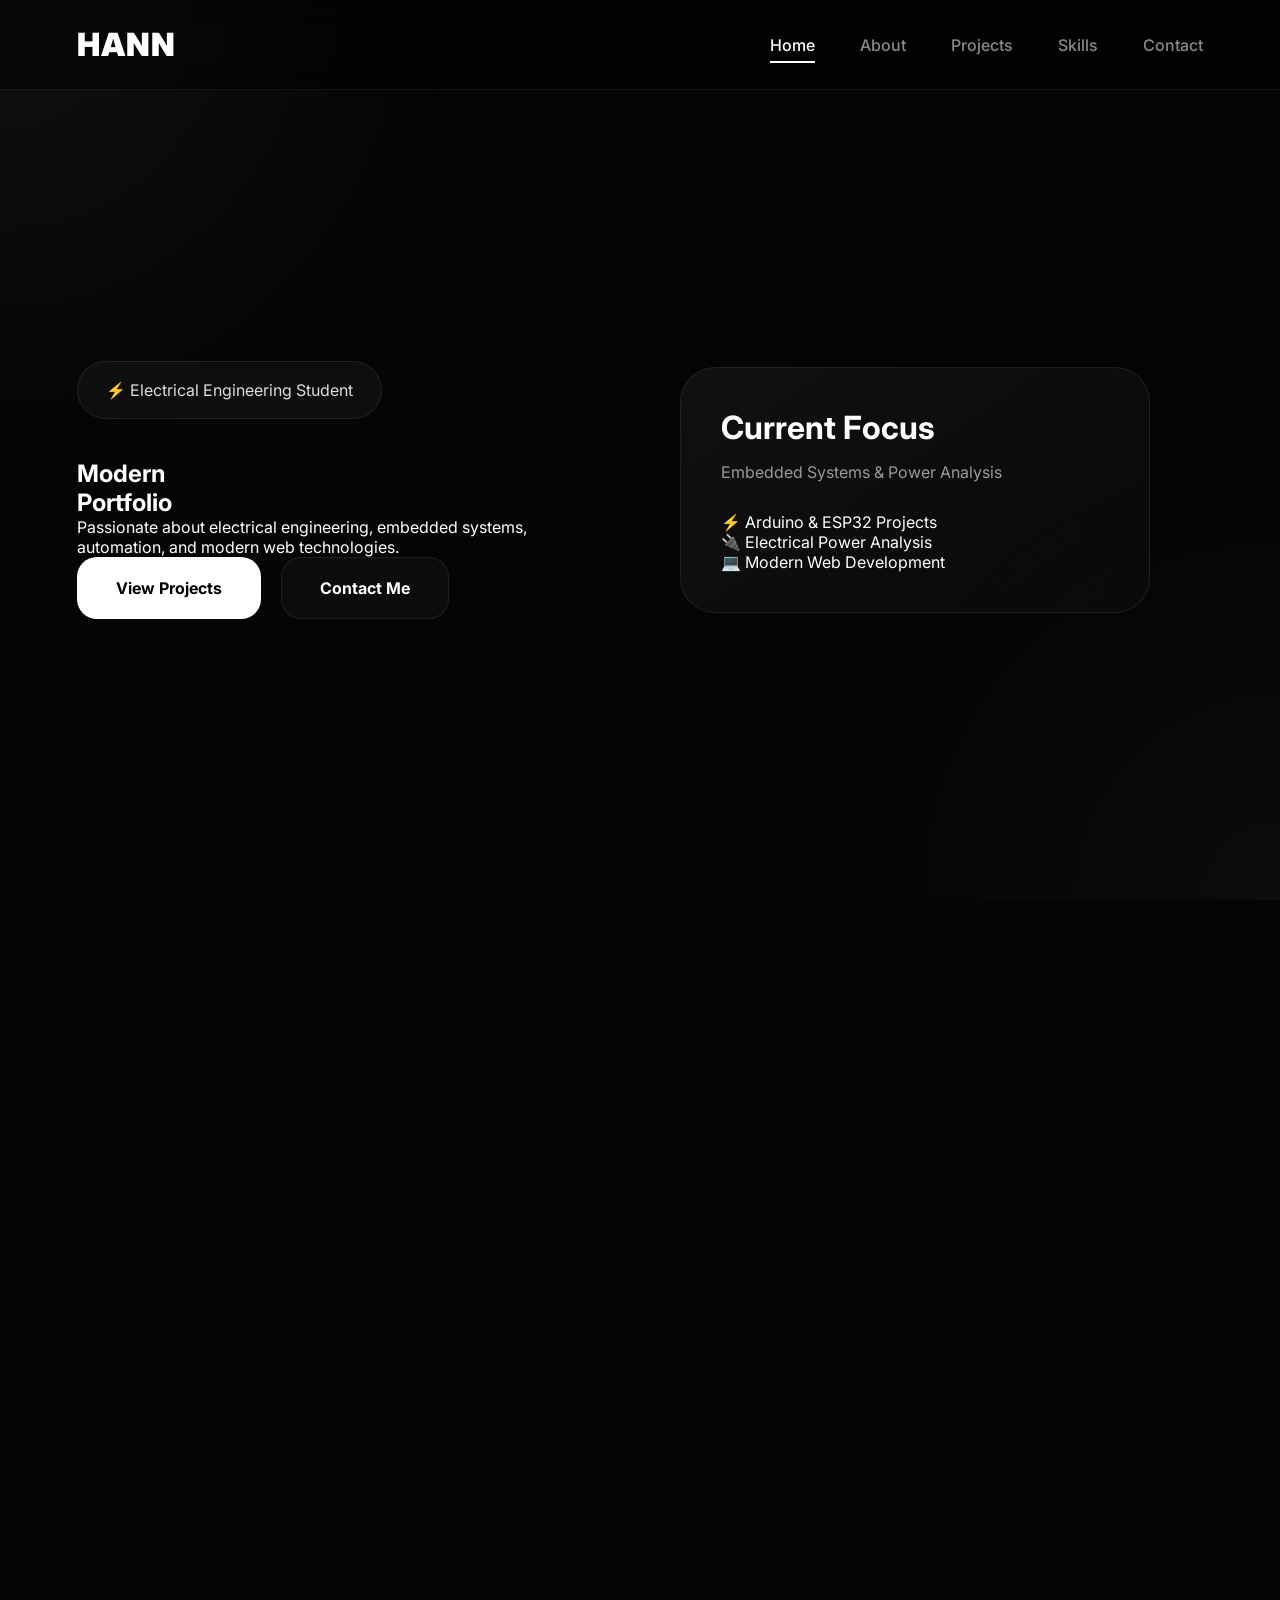
==== index.html @ d5fa6983 "Update index.html" ====
<!DOCTYPE html>
<html lang="en">

<head>
  <meta charset="UTF-8" />
  <meta name="viewport" content="width=device-width, initial-scale=1.0"/>

  <title>HANN Portfolio</title>

  <link rel="stylesheet" href="style.css"/>

  <link rel="preconnect" href="https://fonts.googleapis.com">
  <link rel="preconnect" href="https://fonts.gstatic.com" crossorigin>

  <link href="https://fonts.googleapis.com/css2?family=Inter:wght@300;400;500;600;700;800;900&display=swap" rel="stylesheet">
</head>

<body>

<nav class="navbar">

  <div class="logo">HANN</div>

  <ul class="nav-links">
    <li><a class="active" data-page="0">Home</a></li>
    <li><a data-page="1">About</a></li>
    <li><a data-page="2">Projects</a></li>
    <li><a data-page="3">Skills</a></li>
    <li><a data-page="4">Contact</a></li>
  </ul>

</nav>

<div class="container" id="container">

  <!-- HOME -->

  <section class="page">

    <div class="left">

      <div class="badge">
        ⚡ Electrical Engineering Student
      </div>

      <h1>
        Modern<br>
        <span>Portfolio</span>
      </h1>

      <p>
        Passionate about electrical engineering,
        embedded systems, automation,
        and modern web technologies.
      </p>

      <div class="buttons">

        <a class="btn primary">View Projects</a>

        <a class="btn secondary">Contact Me</a>

      </div>

    </div>

    <div class="card">

      <h2>Current Focus</h2>

      <p>
        Embedded Systems & Power Analysis
      </p>

      <div class="card-item">
        ⚡ Arduino & ESP32 Projects
      </div>

      <div class="card-item">
        🔌 Electrical Power Analysis
      </div>

      <div class="card-item">
        💻 Modern Web Development
      </div>

    </div>

  </section>

  <!-- ABOUT -->

  <section class="page">

    <div class="left">

      <h1>About Me</h1>

      <p>
        Engineering student with interests in automation,
        microcontrollers, and modern digital systems.
      </p>

    </div>

    <div class="about-grid">

      <div class="about-card">Control Systems</div>
      <div class="about-card">MATLAB</div>
      <div class="about-card">Arduino</div>
      <div class="about-card">ESP32</div>
      <div class="about-card">Power Systems</div>
      <div class="about-card">Web Design</div>

    </div>

  </section>

  <!-- PROJECT -->

  <section class="page">

    <div class="left">

      <h1>Projects</h1>

      <p>
        Some projects and experiments
        I’ve worked on.
      </p>

    </div>

    <div class="project-grid">

      <div class="project-card">

        <h3>🚀 Smart Monitoring</h3>

        <p>
          IoT monitoring system using ESP32
          and sensors.
        </p>

        <a class="btn primary">Explore</a>

      </div>

      <div class="project-card">

        <h3>⚡ Power Analysis</h3>

        <p>
          Electrical system calculations
          and simulations.
        </p>

        <a class="btn primary">Explore</a>

      </div>

    </div>

  </section>

  <!-- SKILLS -->

  <section class="page">

    <div class="left">

      <h1>Skills</h1>

      <p>
        Technologies and tools I use.
      </p>

    </div>

    <div class="skills-box">

      <div class="skill">

        <div class="skill-top">
          <span>HTML & CSS</span>
          <span>90%</span>
        </div>

        <div class="bar">
          <div style="width:90%"></div>
        </div>

      </div>

      <div class="skill">

        <div class="skill-top">
          <span>Arduino & ESP32</span>
          <span>85%</span>
        </div>

        <div class="bar">
          <div style="width:85%"></div>
        </div>

      </div>

      <div class="skill">

        <div class="skill-top">
          <span>MATLAB</span>
          <span>75%</span>
        </div>

        <div class="bar">
          <div style="width:75%"></div>
        </div>

      </div>

    </div>

  </section>

  <!-- CONTACT -->

  <section class="page">

    <div></div>

    <div class="contact-card">

      <h2>
        Let’s Work Together
      </h2>

      <p>
        Open for collaboration,
        engineering projects,
        and creative ideas.
      </p>

      <div class="buttons">

        <a href="mailto:wahyupp168@hann.is-a.dev"
        class="btn primary">
          Email Me
        </a>

        <a href="https://github.com/r-hann"
        class="btn secondary">
          GitHub
        </a>

      </div>

    </div>

  </section>

</div>

<script>

const container =
document.getElementById("container");

const links =
document.querySelectorAll(".nav-links a");

links.forEach(link=>{

  link.addEventListener("click",()=>{

    const page = link.dataset.page;

    container.style.transform =
    `translateX(-${page * 100}vw)`;

    links.forEach(l=>
      l.classList.remove("active")
    );

    link.classList.add("active");

  });

});

</script>

</body>
</html>
---- style.css ----
*{
  margin:0;
  padding:0;
  box-sizing:border-box;
  font-family:'Inter',sans-serif;
}

html,
body{
  width:100%;
  height:100%;
  overflow:hidden;
  background:#050505;
  color:white;
}

body{
  position:relative;
}

body::before{
  content:"";
  position:fixed;
  inset:0;

  background:
  radial-gradient(
    circle at top left,
    rgba(255,255,255,.05),
    transparent 30%
  ),
  radial-gradient(
    circle at bottom right,
    rgba(255,255,255,.03),
    transparent 30%
  );

  pointer-events:none;
}

/* NAVBAR */

.navbar{
  position:fixed;
  top:0;
  left:0;

  width:100%;
  height:90px;

  padding:0 6%;

  display:flex;
  align-items:center;
  justify-content:space-between;

  background:rgba(0,0,0,.45);

  backdrop-filter:blur(14px);

  border-bottom:
  1px solid rgba(255,255,255,.06);

  z-index:999;
}

.logo{
  font-size:2rem;
  font-weight:900;
  letter-spacing:1px;
}

.nav-links{
  display:flex;
  gap:45px;
  list-style:none;
}

.nav-links a{
  position:relative;

  text-decoration:none;

  color:#8a8a8a;

  font-size:1rem;
  font-weight:500;

  transition:.3s;
}

.nav-links a:hover{
  color:white;
}

.nav-links a::after{
  content:"";

  position:absolute;
  left:0;
  bottom:-8px;

  width:0%;
  height:2px;

  background:white;

  transition:.35s;
}

.nav-links a.active{
  color:white;
}

.nav-links a.active::after{
  width:100%;
}

/* MAIN SLIDER */

main{
  width:500vw;
  height:100vh;

  display:flex;

  transition:
  transform .9s cubic-bezier(.77,0,.18,1);
}

/* PAGE */

.page{
  width:100vw;
  height:100vh;

  flex-shrink:0;

  padding:120px 6% 40px;

  display:grid;
  grid-template-columns:1fr 1fr;
  align-items:center;

  gap:80px;

  overflow:hidden;
}

/* TEXT */

.hero-text{
  max-width:650px;
}

.badge{
  display:inline-flex;
  align-items:center;

  padding:18px 28px;

  border-radius:999px;

  background:
  rgba(255,255,255,.04);

  border:
  1px solid rgba(255,255,255,.08);

  color:#ddd;

  margin-bottom:40px;

  font-size:1rem;
}

.hero-text h1{
  font-size:6rem;
  line-height:1;
  font-weight:900;

  margin-bottom:30px;
}

.hero-text h1 span{
  color:#666;
}

.hero-text p{
  color:#9a9a9a;

  font-size:1.3rem;
  line-height:1.8;

  margin-bottom:45px;
}

/* BUTTON */

.buttons{
  display:flex;
  gap:20px;
}

.btn{
  display:inline-flex;
  align-items:center;
  justify-content:center;

  padding:20px 38px;

  border-radius:20px;

  text-decoration:none;

  font-weight:700;

  transition:.3s;

  border:
  1px solid rgba(255,255,255,.08);
}

.primary{
  background:white;
  color:black;
}

.primary:hover{
  transform:translateY(-5px);
}

.secondary{
  background:
  rgba(255,255,255,.03);

  color:white;
}

.secondary:hover{
  background:
  rgba(255,255,255,.08);
}

/* HOME CARD */

.card{
  width:470px;

  padding:40px;

  border-radius:35px;

  background:
  linear-gradient(
    145deg,
    rgba(255,255,255,.05),
    rgba(255,255,255,.02)
  );

  border:
  1px solid rgba(255,255,255,.08);
}

.card h2{
  font-size:2rem;
  margin-bottom:15px;
}

.card p{
  color:#9a9a9a;
  margin-bottom:30px;
}

.item{
  padding:24px;

  border-radius:22px;

  background:
  rgba(255,255,255,.03);

  margin-bottom:18px;

  color:#eee;
}

/* SECTION TITLE */

.section-title{
  max-width:550px;
}

.section-title h2{
  font-size:5rem;
  font-weight:900;

  margin-bottom:20px;
}

.section-title p{
  color:#9a9a9a;

  font-size:1.2rem;
  line-height:1.8;
}

/* ABOUT */

.about-grid{
  display:grid;

  grid-template-columns:
  repeat(2,minmax(180px,1fr));

  gap:20px;

  width:100%;
  max-width:500px;
}

.about-card{
  height:110px;

  display:flex;
  align-items:center;
  justify-content:center;

  border-radius:24px;

  background:rgba(255,255,255,.03);

  border:1px solid rgba(255,255,255,.05);

  font-size:1rem;
  font-weight:600;

  transition:.3s;
}


.about-card:hover{
  transform:translateY(-5px);

  background:
  rgba(255,255,255,.05);
}

/* PROJECTS */

.project-grid{
  width:100%;
  max-width:520px;

  display:flex;
  flex-direction:column;

  gap:22px;
}

.project-card{
  padding:28px;

  border-radius:28px;

  background:rgba(255,255,255,.03);

  border:1px solid rgba(255,255,255,.05);
}

.project-card h3{
  font-size:2rem;
  margin:14px 0 12px;
}

.project-card p{
  color:#999;
  line-height:1.7;

  margin-bottom:24px;
}

.icon{
  font-size:2rem;
}

/* SKILLS */

.skills-box{
  width:100%;
  max-width:500px;
}

.skill{
  margin-bottom:28px;
}

.skill-top{
  display:flex;
  justify-content:space-between;

  margin-bottom:10px;

  font-size:1rem;
}

.bar{
  height:14px;

  border-radius:999px;

  background:rgba(255,255,255,.08);

  overflow:hidden;
}

.bar div{
  height:100%;
  background:white;

  border-radius:999px;
}

/* CONTACT */

.contact-card{
  width:100%;
  max-width:650px;

  padding:60px;

  border-radius:40px;

  background:
  linear-gradient(
    145deg,
    rgba(255,255,255,.04),
    rgba(255,255,255,.02)
  );

  border:1px solid rgba(255,255,255,.06);
}

.contact-card h2{
  font-size:5rem;
  line-height:1.1;

  margin-bottom:24px;
}

.contact-card p{
  color:#999;

  font-size:1.15rem;

  line-height:1.7;

  margin-bottom:35px;
}

/* RESPONSIVE */

/* FIX OVERFLOW */

.project-card,
.about-card,
.contact-card,
.card{
  overflow:hidden;
}

img{
  max-width:100%;
}

/* RESPONSIVE */

@media(max-width:1100px){

  .page{
    grid-template-columns:1fr;
    gap:40px;

    overflow-y:auto;
  }

  .hero-text,
  .card,
  .project-grid,
  .skills-box,
  .about-grid,
  .contact-card{
    width:100%;
    max-width:100%;
  }

  .hero-text h1{
    font-size:4rem;
  }

  .section-title h2,
  .contact-card h2{
    font-size:4rem;
  }

}

@media(max-width:768px){

  .navbar{
    padding:0 20px;
  }

  .nav-links{
    gap:18px;
  }

  .nav-links a{
    font-size:.9rem;
  }

  .page{
    padding:120px 20px 40px;
  }

  .hero-text h1{
    font-size:3rem;
  }

  .section-title h2,
  .contact-card h2{
    font-size:3rem;
  }

  .about-grid{
    grid-template-columns:1fr;
  }

  .buttons{
    flex-direction:column;
  }

  .btn{
    width:100%;
  }

}
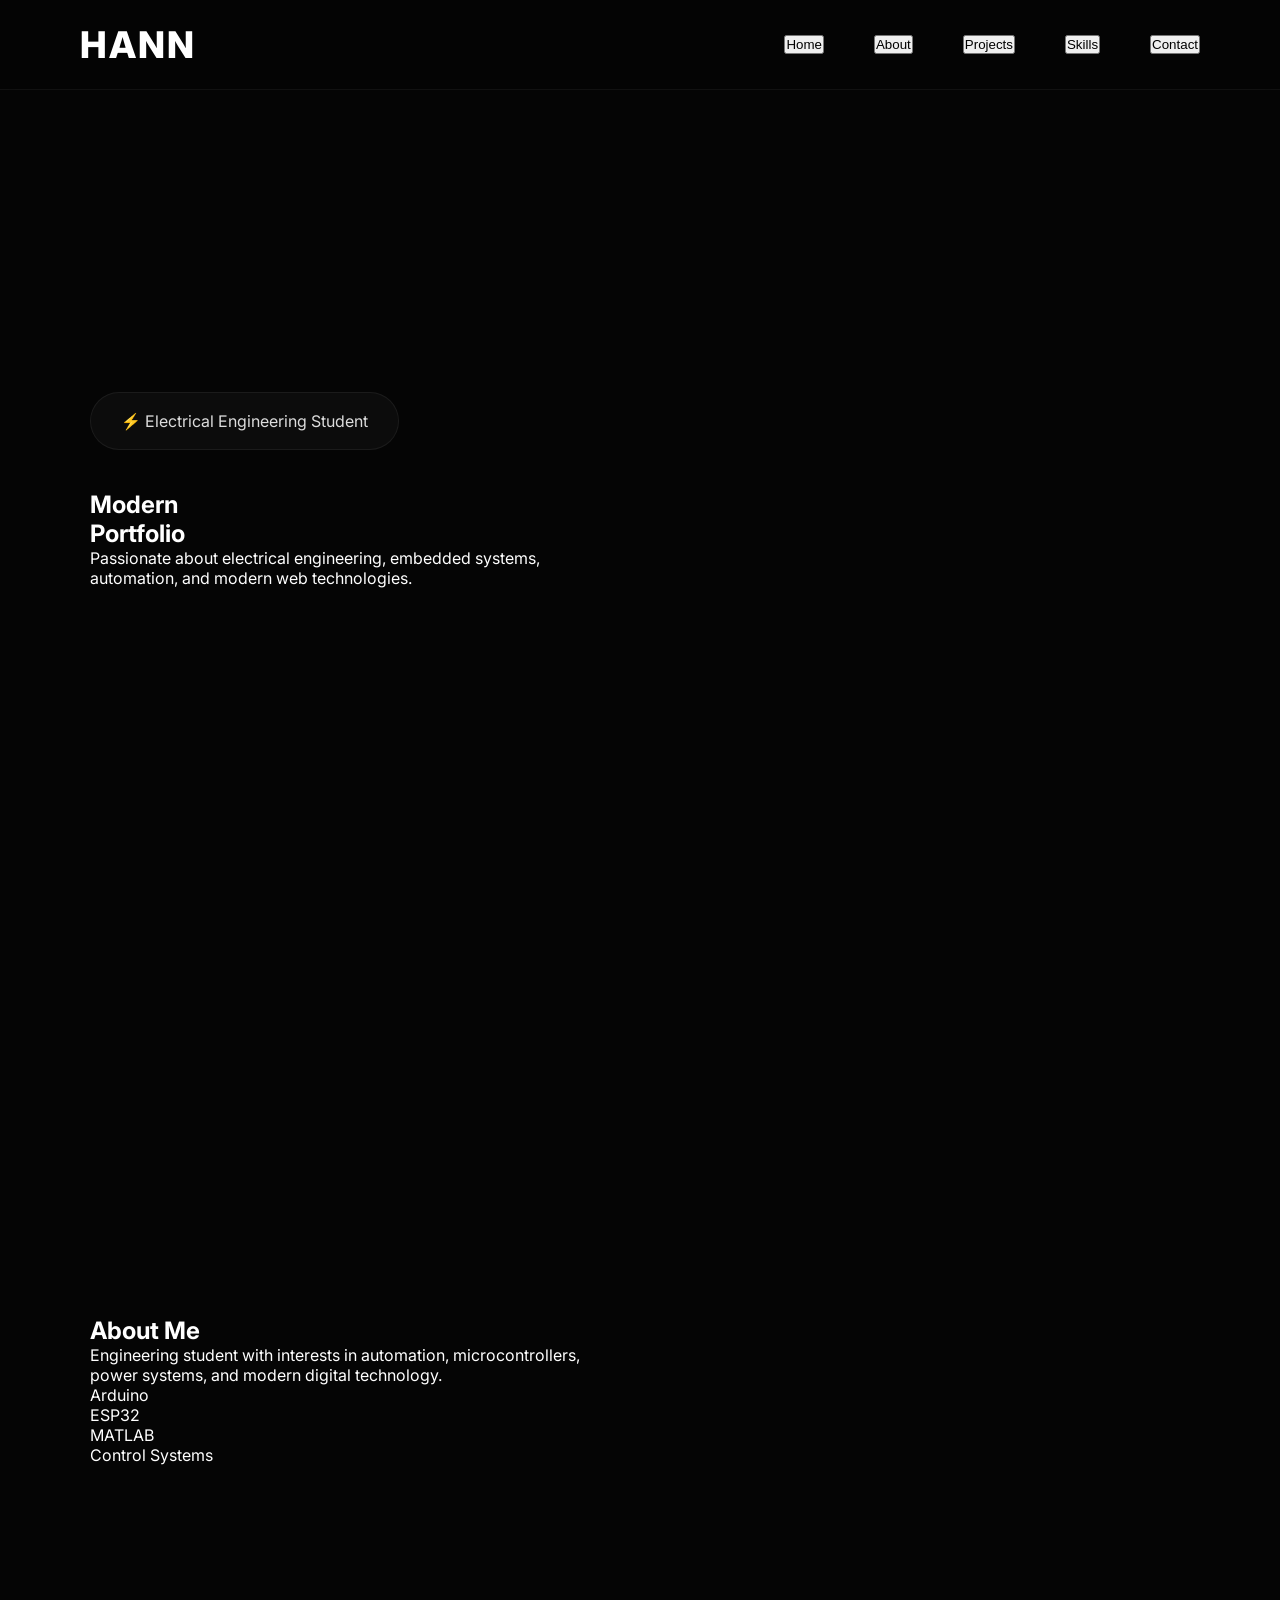
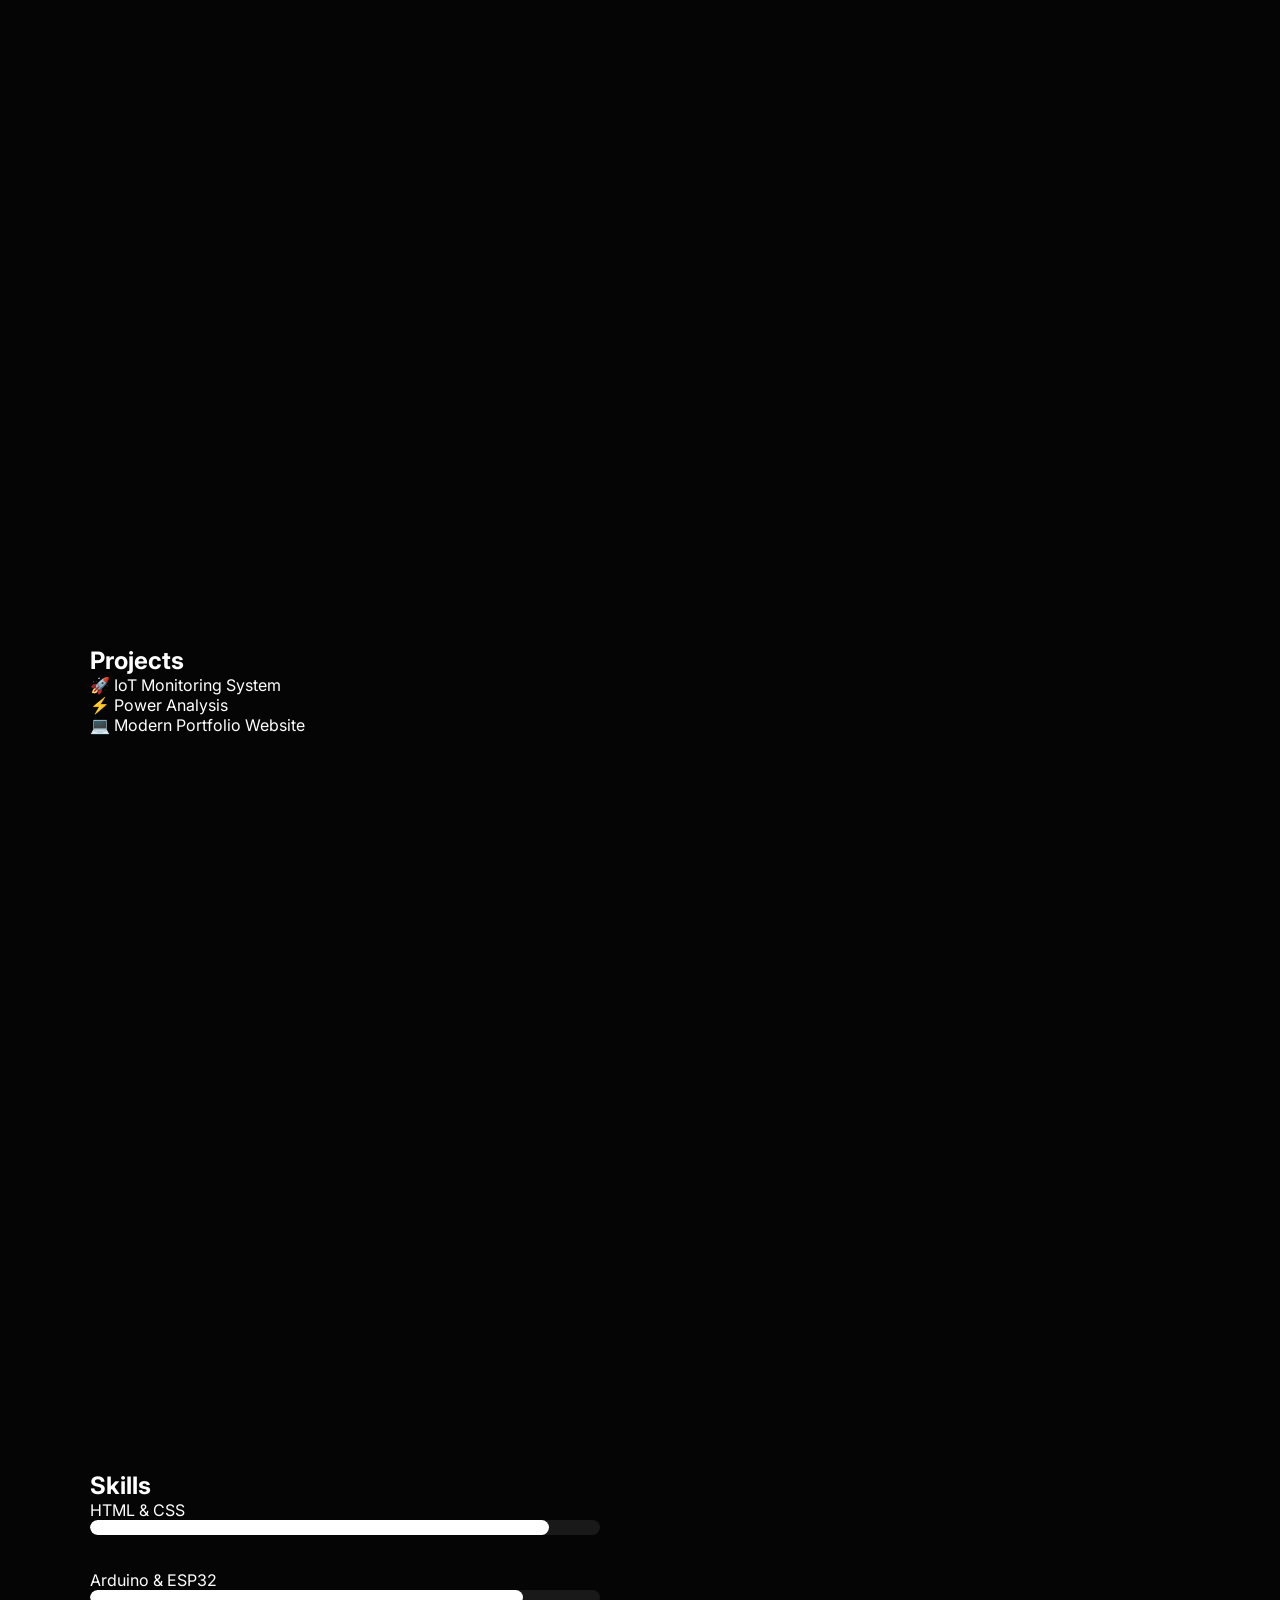
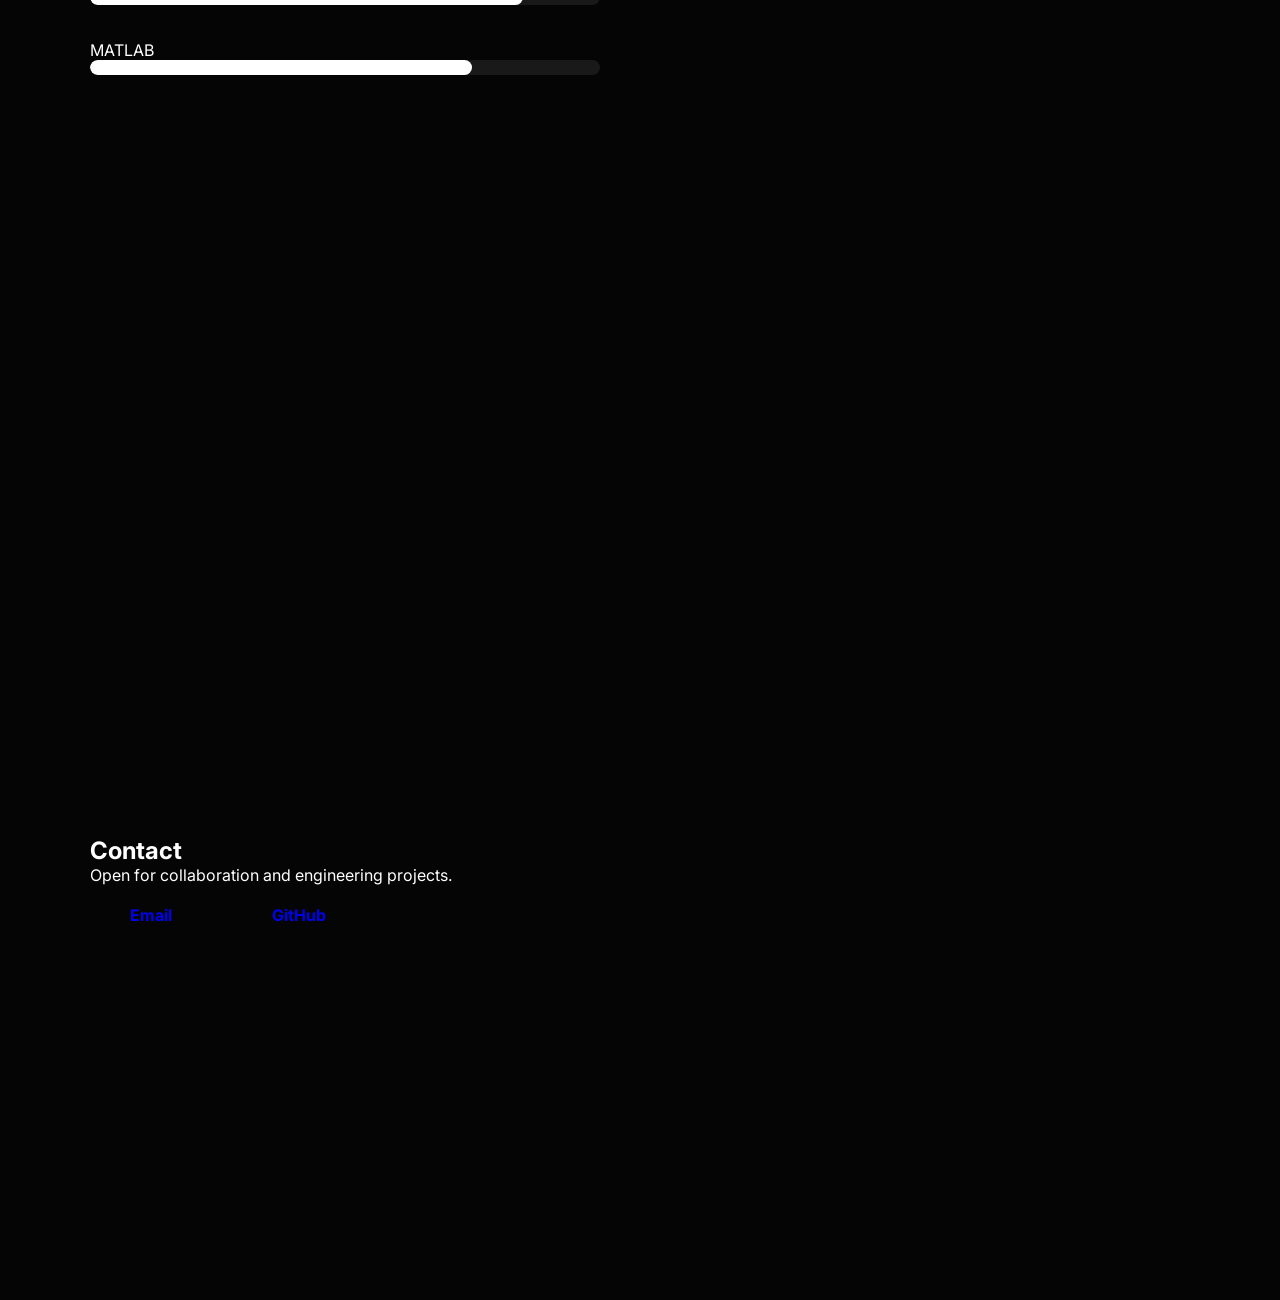
==== commit 3f2538c8: "Update index.html" ====
--- a/index.html
+++ b/index.html
@@ -2,12 +2,12 @@
 <html lang="en">
 
 <head>
-  <meta charset="UTF-8" />
-  <meta name="viewport" content="width=device-width, initial-scale=1.0"/>
+  <meta charset="UTF-8">
+  <meta name="viewport" content="width=device-width, initial-scale=1.0">
 
   <title>HANN Portfolio</title>
 
-  <link rel="stylesheet" href="style.css"/>
+  <link rel="stylesheet" href="style.css">
 
   <link rel="preconnect" href="https://fonts.googleapis.com">
   <link rel="preconnect" href="https://fonts.gstatic.com" crossorigin>
@@ -17,277 +17,228 @@
 
 <body>
 
-<nav class="navbar">
-
-  <div class="logo">HANN</div>
-
-  <ul class="nav-links">
-    <li><a class="active" data-page="0">Home</a></li>
-    <li><a data-page="1">About</a></li>
-    <li><a data-page="2">Projects</a></li>
-    <li><a data-page="3">Skills</a></li>
-    <li><a data-page="4">Contact</a></li>
-  </ul>
-
-</nav>
-
-<div class="container" id="container">
-
-  <!-- HOME -->
-
-  <section class="page">
-
-    <div class="left">
-
-      <div class="badge">
-        ⚡ Electrical Engineering Student
-      </div>
-
-      <h1>
-        Modern<br>
-        <span>Portfolio</span>
-      </h1>
-
-      <p>
-        Passionate about electrical engineering,
-        embedded systems, automation,
-        and modern web technologies.
-      </p>
-
-      <div class="buttons">
-
-        <a class="btn primary">View Projects</a>
-
-        <a class="btn secondary">Contact Me</a>
-
-      </div>
+  <!-- NAVBAR -->
+
+  <nav class="navbar">
+
+    <div class="logo">HANN</div>
+
+    <div class="nav-links">
+
+      <button class="nav-btn active" data-page="0">
+        Home
+      </button>
+
+      <button class="nav-btn" data-page="1">
+        About
+      </button>
+
+      <button class="nav-btn" data-page="2">
+        Projects
+      </button>
+
+      <button class="nav-btn" data-page="3">
+        Skills
+      </button>
+
+      <button class="nav-btn" data-page="4">
+        Contact
+      </button>
 
     </div>
 
-    <div class="card">
-
-      <h2>Current Focus</h2>
-
-      <p>
-        Embedded Systems & Power Analysis
-      </p>
-
-      <div class="card-item">
-        ⚡ Arduino & ESP32 Projects
-      </div>
-
-      <div class="card-item">
-        🔌 Electrical Power Analysis
-      </div>
-
-      <div class="card-item">
-        💻 Modern Web Development
-      </div>
-
-    </div>
-
-  </section>
-
-  <!-- ABOUT -->
-
-  <section class="page">
-
-    <div class="left">
-
-      <h1>About Me</h1>
-
-      <p>
-        Engineering student with interests in automation,
-        microcontrollers, and modern digital systems.
-      </p>
-
-    </div>
-
-    <div class="about-grid">
-
-      <div class="about-card">Control Systems</div>
-      <div class="about-card">MATLAB</div>
-      <div class="about-card">Arduino</div>
-      <div class="about-card">ESP32</div>
-      <div class="about-card">Power Systems</div>
-      <div class="about-card">Web Design</div>
-
-    </div>
-
-  </section>
-
-  <!-- PROJECT -->
-
-  <section class="page">
-
-    <div class="left">
-
-      <h1>Projects</h1>
-
-      <p>
-        Some projects and experiments
-        I’ve worked on.
-      </p>
-
-    </div>
-
-    <div class="project-grid">
-
-      <div class="project-card">
-
-        <h3>🚀 Smart Monitoring</h3>
+  </nav>
+
+  <!-- SLIDER -->
+
+  <main class="slider" id="slider">
+
+    <!-- HOME -->
+
+    <section class="page home">
+
+      <div class="content">
+
+        <div class="badge">
+          ⚡ Electrical Engineering Student
+        </div>
+
+        <h1>
+          Modern <br>
+          <span>Portfolio</span>
+        </h1>
 
         <p>
-          IoT monitoring system using ESP32
-          and sensors.
+          Passionate about electrical engineering,
+          embedded systems, automation,
+          and modern web technologies.
         </p>
 
-        <a class="btn primary">Explore</a>
-
-      </div>
-
-      <div class="project-card">
-
-        <h3>⚡ Power Analysis</h3>
+      </div>
+
+    </section>
+
+    <!-- ABOUT -->
+
+    <section class="page about">
+
+      <div class="content">
+
+        <h1>About Me</h1>
 
         <p>
-          Electrical system calculations
-          and simulations.
+          Engineering student with interests in automation,
+          microcontrollers, power systems,
+          and modern digital technology.
         </p>
 
-        <a class="btn primary">Explore</a>
-
-      </div>
-
-    </div>
-
-  </section>
-
-  <!-- SKILLS -->
-
-  <section class="page">
-
-    <div class="left">
-
-      <h1>Skills</h1>
-
-      <p>
-        Technologies and tools I use.
-      </p>
-
-    </div>
-
-    <div class="skills-box">
-
-      <div class="skill">
-
-        <div class="skill-top">
+        <div class="grid">
+
+          <div class="box">Arduino</div>
+          <div class="box">ESP32</div>
+          <div class="box">MATLAB</div>
+          <div class="box">Control Systems</div>
+
+        </div>
+
+      </div>
+
+    </section>
+
+    <!-- PROJECTS -->
+
+    <section class="page projects">
+
+      <div class="content">
+
+        <h1>Projects</h1>
+
+        <div class="project-list">
+
+          <div class="project">
+            🚀 IoT Monitoring System
+          </div>
+
+          <div class="project">
+            ⚡ Power Analysis
+          </div>
+
+          <div class="project">
+            💻 Modern Portfolio Website
+          </div>
+
+        </div>
+
+      </div>
+
+    </section>
+
+    <!-- SKILLS -->
+
+    <section class="page skills">
+
+      <div class="content">
+
+        <h1>Skills</h1>
+
+        <div class="skill">
           <span>HTML & CSS</span>
-          <span>90%</span>
-        </div>
-
-        <div class="bar">
-          <div style="width:90%"></div>
-        </div>
-
-      </div>
-
-      <div class="skill">
-
-        <div class="skill-top">
+          <div class="bar">
+            <div style="width:90%"></div>
+          </div>
+        </div>
+
+        <div class="skill">
           <span>Arduino & ESP32</span>
-          <span>85%</span>
-        </div>
-
-        <div class="bar">
-          <div style="width:85%"></div>
-        </div>
-
-      </div>
-
-      <div class="skill">
-
-        <div class="skill-top">
+          <div class="bar">
+            <div style="width:85%"></div>
+          </div>
+        </div>
+
+        <div class="skill">
           <span>MATLAB</span>
-          <span>75%</span>
-        </div>
-
-        <div class="bar">
-          <div style="width:75%"></div>
-        </div>
-
-      </div>
-
-    </div>
-
-  </section>
-
-  <!-- CONTACT -->
-
-  <section class="page">
-
-    <div></div>
-
-    <div class="contact-card">
-
-      <h2>
-        Let’s Work Together
-      </h2>
-
-      <p>
-        Open for collaboration,
-        engineering projects,
-        and creative ideas.
-      </p>
-
-      <div class="buttons">
-
-        <a href="mailto:wahyupp168@hann.is-a.dev"
-        class="btn primary">
-          Email Me
-        </a>
-
-        <a href="https://github.com/r-hann"
-        class="btn secondary">
-          GitHub
-        </a>
-
-      </div>
-
-    </div>
-
-  </section>
-
-</div>
-
-<script>
-
-const container =
-document.getElementById("container");
-
-const links =
-document.querySelectorAll(".nav-links a");
-
-links.forEach(link=>{
-
-  link.addEventListener("click",()=>{
-
-    const page = link.dataset.page;
-
-    container.style.transform =
-    `translateX(-${page * 100}vw)`;
-
-    links.forEach(l=>
-      l.classList.remove("active")
+          <div class="bar">
+            <div style="width:75%"></div>
+          </div>
+        </div>
+
+      </div>
+
+    </section>
+
+    <!-- CONTACT -->
+
+    <section class="page contact">
+
+      <div class="content">
+
+        <h1>Contact</h1>
+
+        <p>
+          Open for collaboration and engineering projects.
+        </p>
+
+        <div class="buttons">
+
+          <a href="mailto:contact@hann.is-a.dev" class="btn white">
+            Email
+          </a>
+
+          <a href="https://github.com/r-hann" class="btn dark">
+            GitHub
+          </a>
+
+        </div>
+
+      </div>
+
+    </section>
+
+  </main>
+
+  <script>
+
+    const slider =
+      document.getElementById("slider");
+
+    const buttons =
+      document.querySelectorAll(".nav-btn");
+
+    buttons.forEach(btn => {
+
+      btn.addEventListener("click", () => {
+
+        const page = btn.dataset.page;
+
+        slider.style.transform =
+          `translateX(-${page * 100}vw)`;
+
+        buttons.forEach(b =>
+          b.classList.remove("active")
+        );
+
+        btn.classList.add("active");
+
+      });
+
+    });
+
+    // MATIKAN SCROLL
+
+    window.addEventListener(
+      "wheel",
+      e => e.preventDefault(),
+      { passive:false }
     );
 
-    link.classList.add("active");
-
-  });
-
-});
-
-</script>
+    window.addEventListener(
+      "touchmove",
+      e => e.preventDefault(),
+      { passive:false }
+    );
+
+  </script>
 
 </body>
+
 </html>
--- a/style.css
+++ b/style.css
@@ -1,547 +1,418 @@
 *{
-  margin:0;
-  padding:0;
-  box-sizing:border-box;
-  font-family:'Inter',sans-serif;
-}
-
-html,
+    margin:0;
+    padding:0;
+    box-sizing:border-box;
+}
+
 body{
-  width:100%;
-  height:100%;
-  overflow:hidden;
-  background:#050505;
-  color:white;
-}
-
-body{
-  position:relative;
-}
-
-body::before{
-  content:"";
-  position:fixed;
-  inset:0;
-
-  background:
-  radial-gradient(
-    circle at top left,
-    rgba(255,255,255,.05),
-    transparent 30%
-  ),
-  radial-gradient(
-    circle at bottom right,
-    rgba(255,255,255,.03),
-    transparent 30%
-  );
-
-  pointer-events:none;
+    font-family:'Inter',sans-serif;
+    background:#050505;
+    color:white;
+    overflow:hidden;
 }
 
 /* NAVBAR */
 
 .navbar{
-  position:fixed;
-  top:0;
-  left:0;
-
-  width:100%;
-  height:90px;
-
-  padding:0 6%;
-
-  display:flex;
-  align-items:center;
-  justify-content:space-between;
-
-  background:rgba(0,0,0,.45);
-
-  backdrop-filter:blur(14px);
-
-  border-bottom:
-  1px solid rgba(255,255,255,.06);
-
-  z-index:999;
+    position:fixed;
+    top:0;
+    left:0;
+
+    width:100%;
+    height:90px;
+
+    padding:0 80px;
+
+    display:flex;
+    justify-content:space-between;
+    align-items:center;
+
+    background:rgba(5,5,5,.75);
+
+    backdrop-filter:blur(12px);
+
+    border-bottom:1px solid rgba(255,255,255,.05);
+
+    z-index:1000;
 }
 
 .logo{
-  font-size:2rem;
-  font-weight:900;
-  letter-spacing:1px;
+    font-size:2.3rem;
+    font-weight:800;
+    letter-spacing:2px;
 }
 
 .nav-links{
-  display:flex;
-  gap:45px;
-  list-style:none;
+    display:flex;
+    gap:50px;
+
+    list-style:none;
 }
 
 .nav-links a{
-  position:relative;
-
-  text-decoration:none;
-
-  color:#8a8a8a;
-
-  font-size:1rem;
-  font-weight:500;
-
-  transition:.3s;
-}
-
-.nav-links a:hover{
-  color:white;
-}
-
-.nav-links a::after{
-  content:"";
-
-  position:absolute;
-  left:0;
-  bottom:-8px;
-
-  width:0%;
-  height:2px;
-
-  background:white;
-
-  transition:.35s;
+    text-decoration:none;
+    color:#888;
+
+    font-size:1rem;
+    font-weight:500;
+
+    transition:.3s;
+
+    position:relative;
+    cursor:pointer;
 }
 
 .nav-links a.active{
-  color:white;
+    color:white;
 }
 
 .nav-links a.active::after{
-  width:100%;
-}
-
-/* MAIN SLIDER */
-
-main{
-  width:500vw;
-  height:100vh;
-
-  display:flex;
-
-  transition:
-  transform .9s cubic-bezier(.77,0,.18,1);
+    content:'';
+
+    position:absolute;
+
+    left:0;
+    bottom:-10px;
+
+    width:100%;
+    height:3px;
+
+    border-radius:10px;
+
+    background:white;
+}
+
+/* CONTAINER */
+
+.container{
+    width:500vw;
+    height:100vh;
+
+    display:flex;
+
+    transition:1s cubic-bezier(.77,0,.175,1);
 }
 
 /* PAGE */
 
 .page{
-  width:100vw;
-  height:100vh;
-
-  flex-shrink:0;
-
-  padding:120px 6% 40px;
-
-  display:grid;
-  grid-template-columns:1fr 1fr;
-  align-items:center;
-
-  gap:80px;
-
-  overflow:hidden;
-}
-
-/* TEXT */
-
-.hero-text{
-  max-width:650px;
+    width:100vw;
+    height:100vh;
+
+    padding:120px 7% 40px;
+
+    flex-shrink:0;
+
+    display:grid;
+    grid-template-columns:1fr 1fr;
+
+    align-items:center;
+
+    gap:80px;
+}
+
+/* LEFT */
+
+.left h1{
+    font-size:7rem;
+    line-height:.95;
+
+    font-weight:800;
+
+    margin-bottom:30px;
+}
+
+.left h1 span{
+    color:#666;
+}
+
+.left p{
+    color:#888;
+
+    font-size:1.3rem;
+    line-height:1.9;
+
+    max-width:600px;
+
+    margin-bottom:40px;
 }
 
 .badge{
-  display:inline-flex;
-  align-items:center;
-
-  padding:18px 28px;
-
-  border-radius:999px;
-
-  background:
-  rgba(255,255,255,.04);
-
-  border:
-  1px solid rgba(255,255,255,.08);
-
-  color:#ddd;
-
-  margin-bottom:40px;
-
-  font-size:1rem;
-}
-
-.hero-text h1{
-  font-size:6rem;
-  line-height:1;
-  font-weight:900;
-
-  margin-bottom:30px;
-}
-
-.hero-text h1 span{
-  color:#666;
-}
-
-.hero-text p{
-  color:#9a9a9a;
-
-  font-size:1.3rem;
-  line-height:1.8;
-
-  margin-bottom:45px;
+    display:inline-flex;
+    align-items:center;
+    gap:10px;
+
+    padding:18px 30px;
+
+    border-radius:999px;
+
+    background:rgba(255,255,255,.03);
+
+    border:1px solid rgba(255,255,255,.06);
+
+    margin-bottom:40px;
+
+    color:#ddd;
 }
 
 /* BUTTON */
 
 .buttons{
-  display:flex;
-  gap:20px;
+    display:flex;
+    gap:20px;
 }
 
 .btn{
-  display:inline-flex;
-  align-items:center;
-  justify-content:center;
-
-  padding:20px 38px;
-
-  border-radius:20px;
-
-  text-decoration:none;
-
-  font-weight:700;
-
-  transition:.3s;
-
-  border:
-  1px solid rgba(255,255,255,.08);
+    padding:20px 40px;
+
+    border-radius:20px;
+
+    text-decoration:none;
+
+    font-weight:700;
+
+    transition:.3s;
+
+    display:inline-block;
 }
 
 .primary{
-  background:white;
-  color:black;
-}
-
-.primary:hover{
-  transform:translateY(-5px);
+    background:white;
+    color:black;
 }
 
 .secondary{
-  background:
-  rgba(255,255,255,.03);
-
-  color:white;
-}
-
-.secondary:hover{
-  background:
-  rgba(255,255,255,.08);
-}
-
-/* HOME CARD */
+    border:1px solid rgba(255,255,255,.08);
+    color:white;
+}
+
+.btn:hover{
+    transform:translateY(-5px);
+}
+
+/* CARD */
 
 .card{
-  width:470px;
-
-  padding:40px;
-
-  border-radius:35px;
-
-  background:
-  linear-gradient(
-    145deg,
-    rgba(255,255,255,.05),
-    rgba(255,255,255,.02)
-  );
-
-  border:
-  1px solid rgba(255,255,255,.08);
+    width:100%;
+
+    background:
+    linear-gradient(
+        145deg,
+        rgba(255,255,255,.04),
+        rgba(255,255,255,.02)
+    );
+
+    border:1px solid rgba(255,255,255,.05);
+
+    border-radius:40px;
+
+    padding:50px;
 }
 
 .card h2{
-  font-size:2rem;
-  margin-bottom:15px;
+    font-size:4rem;
+    line-height:1;
+
+    margin-bottom:20px;
 }
 
 .card p{
-  color:#9a9a9a;
-  margin-bottom:30px;
-}
-
-.item{
-  padding:24px;
-
-  border-radius:22px;
-
-  background:
-  rgba(255,255,255,.03);
-
-  margin-bottom:18px;
-
-  color:#eee;
-}
-
-/* SECTION TITLE */
-
-.section-title{
-  max-width:550px;
-}
-
-.section-title h2{
-  font-size:5rem;
-  font-weight:900;
-
-  margin-bottom:20px;
-}
-
-.section-title p{
-  color:#9a9a9a;
-
-  font-size:1.2rem;
-  line-height:1.8;
+    color:#888;
+    line-height:1.8;
+
+    margin-bottom:25px;
+}
+
+.card-item{
+    padding:25px;
+
+    border-radius:24px;
+
+    background:rgba(255,255,255,.03);
+
+    margin-top:18px;
+
+    color:#ddd;
 }
 
 /* ABOUT */
 
 .about-grid{
-  display:grid;
-
-  grid-template-columns:
-  repeat(2,minmax(180px,1fr));
-
-  gap:20px;
-
-  width:100%;
-  max-width:500px;
+    display:grid;
+
+    grid-template-columns:repeat(2,1fr);
+
+    gap:20px;
 }
 
 .about-card{
-  height:110px;
-
-  display:flex;
-  align-items:center;
-  justify-content:center;
-
-  border-radius:24px;
-
-  background:rgba(255,255,255,.03);
-
-  border:1px solid rgba(255,255,255,.05);
-
-  font-size:1rem;
-  font-weight:600;
-
-  transition:.3s;
-}
-
-
-.about-card:hover{
-  transform:translateY(-5px);
-
-  background:
-  rgba(255,255,255,.05);
-}
-
-/* PROJECTS */
+    height:120px;
+
+    display:flex;
+    justify-content:center;
+    align-items:center;
+
+    border-radius:24px;
+
+    background:rgba(255,255,255,.03);
+
+    border:1px solid rgba(255,255,255,.05);
+
+    font-weight:600;
+}
+
+/* PROJECT */
 
 .project-grid{
-  width:100%;
-  max-width:520px;
-
-  display:flex;
-  flex-direction:column;
-
-  gap:22px;
+    display:flex;
+    flex-direction:column;
+
+    gap:25px;
 }
 
 .project-card{
-  padding:28px;
-
-  border-radius:28px;
-
-  background:rgba(255,255,255,.03);
-
-  border:1px solid rgba(255,255,255,.05);
+    padding:35px;
+
+    border-radius:30px;
+
+    background:rgba(255,255,255,.03);
+
+    border:1px solid rgba(255,255,255,.05);
 }
 
 .project-card h3{
-  font-size:2rem;
-  margin:14px 0 12px;
+    font-size:2rem;
+
+    margin:15px 0;
 }
 
 .project-card p{
-  color:#999;
-  line-height:1.7;
-
-  margin-bottom:24px;
-}
-
-.icon{
-  font-size:2rem;
+    color:#888;
+
+    line-height:1.8;
+
+    margin-bottom:25px;
 }
 
 /* SKILLS */
 
 .skills-box{
-  width:100%;
-  max-width:500px;
+    width:100%;
 }
 
 .skill{
-  margin-bottom:28px;
+    margin-bottom:35px;
 }
 
 .skill-top{
-  display:flex;
-  justify-content:space-between;
-
-  margin-bottom:10px;
-
-  font-size:1rem;
+    display:flex;
+    justify-content:space-between;
+
+    margin-bottom:12px;
+
+    font-size:1.1rem;
 }
 
 .bar{
-  height:14px;
-
-  border-radius:999px;
-
-  background:rgba(255,255,255,.08);
-
-  overflow:hidden;
+    width:100%;
+    height:15px;
+
+    border-radius:999px;
+
+    background:rgba(255,255,255,.08);
+
+    overflow:hidden;
 }
 
 .bar div{
-  height:100%;
-  background:white;
-
-  border-radius:999px;
+    height:100%;
+    background:white;
+
+    border-radius:999px;
 }
 
 /* CONTACT */
 
 .contact-card{
-  width:100%;
-  max-width:650px;
-
-  padding:60px;
-
-  border-radius:40px;
-
-  background:
-  linear-gradient(
-    145deg,
-    rgba(255,255,255,.04),
-    rgba(255,255,255,.02)
-  );
-
-  border:1px solid rgba(255,255,255,.06);
+    padding:70px;
+
+    border-radius:40px;
+
+    background:
+    linear-gradient(
+        145deg,
+        rgba(255,255,255,.04),
+        rgba(255,255,255,.02)
+    );
+
+    border:1px solid rgba(255,255,255,.05);
 }
 
 .contact-card h2{
-  font-size:5rem;
-  line-height:1.1;
-
-  margin-bottom:24px;
+    font-size:6rem;
+    line-height:1;
+
+    margin-bottom:25px;
 }
 
 .contact-card p{
-  color:#999;
-
-  font-size:1.15rem;
-
-  line-height:1.7;
-
-  margin-bottom:35px;
+    color:#888;
+
+    font-size:1.2rem;
+    line-height:1.8;
+
+    margin-bottom:40px;
 }
 
 /* RESPONSIVE */
 
-/* FIX OVERFLOW */
-
-.project-card,
-.about-card,
-.contact-card,
-.card{
-  overflow:hidden;
-}
-
-img{
-  max-width:100%;
-}
-
-/* RESPONSIVE */
-
-@media(max-width:1100px){
-
-  .page{
-    grid-template-columns:1fr;
-    gap:40px;
-
-    overflow-y:auto;
-  }
-
-  .hero-text,
-  .card,
-  .project-grid,
-  .skills-box,
-  .about-grid,
-  .contact-card{
-    width:100%;
-    max-width:100%;
-  }
-
-  .hero-text h1{
-    font-size:4rem;
-  }
-
-  .section-title h2,
-  .contact-card h2{
-    font-size:4rem;
-  }
+@media(max-width:1000px){
+
+    body{
+        overflow:auto;
+    }
+
+    .container{
+        width:100%;
+        flex-direction:column;
+        height:auto;
+    }
+
+    .page{
+        width:100%;
+        height:auto;
+
+        grid-template-columns:1fr;
+    }
+
+    .left h1,
+    .contact-card h2{
+        font-size:4rem;
+    }
 
 }
 
 @media(max-width:768px){
 
-  .navbar{
-    padding:0 20px;
-  }
-
-  .nav-links{
-    gap:18px;
-  }
-
-  .nav-links a{
-    font-size:.9rem;
-  }
-
-  .page{
-    padding:120px 20px 40px;
-  }
-
-  .hero-text h1{
-    font-size:3rem;
-  }
-
-  .section-title h2,
-  .contact-card h2{
-    font-size:3rem;
-  }
-
-  .about-grid{
-    grid-template-columns:1fr;
-  }
-
-  .buttons{
-    flex-direction:column;
-  }
-
-  .btn{
-    width:100%;
-  }
-
-}
+    .navbar{
+        padding:0 20px;
+    }
+
+    .nav-links{
+        gap:20px;
+    }
+
+    .nav-links a{
+        font-size:.9rem;
+    }
+
+    .left h1,
+    .contact-card h2{
+        font-size:3rem;
+    }
+
+    .page{
+        padding:120px 20px 40px;
+    }
+
+}
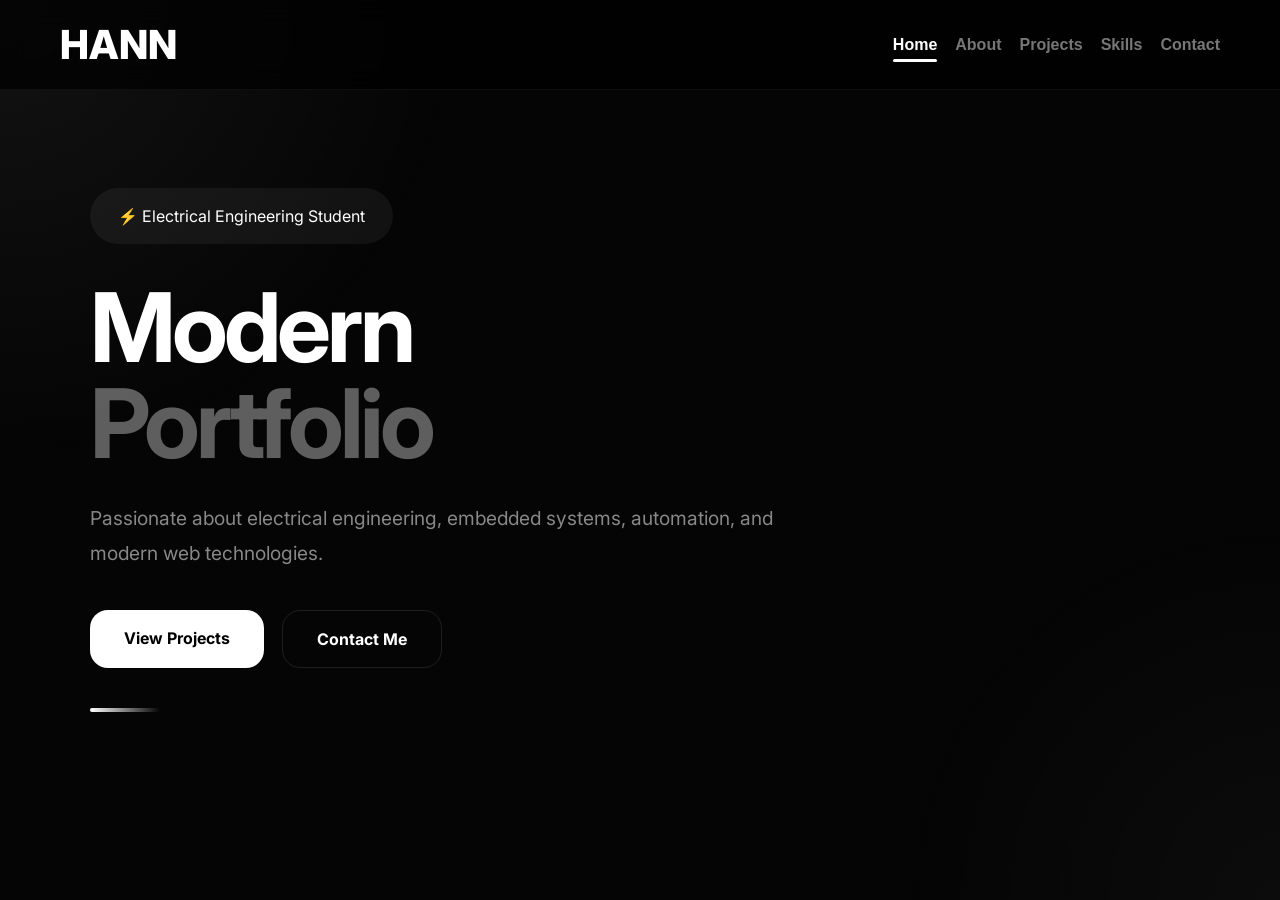
==== commit afe2f62d: "Update index.html" ====
--- a/index.html
+++ b/index.html
@@ -62,7 +62,6 @@
         <div class="badge">
           ⚡ Electrical Engineering Student
         </div>
-
         <h1>
           Modern <br>
           <span>Portfolio</span>
@@ -73,7 +72,16 @@
           embedded systems, automation,
           and modern web technologies.
         </p>
-
+        <div class="buttons">
+
+  <a href="#" class="btn white">
+    View Projects
+  </a>
+
+  <a href="#" class="btn dark">
+    Contact Me
+  </a>
+</div>
       </div>
 
     </section>
--- a/style.css
+++ b/style.css
@@ -1,418 +1,488 @@
 *{
-    margin:0;
-    padding:0;
-    box-sizing:border-box;
+  margin:0;
+  padding:0;
+  box-sizing:border-box;
 }
 
 body{
-    font-family:'Inter',sans-serif;
-    background:#050505;
-    color:white;
-    overflow:hidden;
+  font-family:'Inter',sans-serif;
+  background:#050505;
+  color:white;
+  overflow:hidden;
 }
 
 /* NAVBAR */
 
 .navbar{
-    position:fixed;
-    top:0;
-    left:0;
-
-    width:100%;
-    height:90px;
-
-    padding:0 80px;
-
-    display:flex;
-    justify-content:space-between;
-    align-items:center;
-
-    background:rgba(5,5,5,.75);
-
-    backdrop-filter:blur(12px);
-
-    border-bottom:1px solid rgba(255,255,255,.05);
-
-    z-index:1000;
+  position:fixed;
+  top:0;
+  left:0;
+
+  width:100%;
+  height:90px;
+
+  padding:0 60px;
+
+  display:flex;
+  justify-content:space-between;
+  align-items:center;
+
+  background:rgba(0,0,0,.7);
+
+  border-bottom:1px solid rgba(255,255,255,.05);
+
+  z-index:999;
 }
 
 .logo{
-    font-size:2.3rem;
-    font-weight:800;
-    letter-spacing:2px;
+  font-size:2.5rem;
+  font-weight:800;
 }
 
 .nav-links{
-    display:flex;
-    gap:50px;
-
-    list-style:none;
-}
-
-.nav-links a{
-    text-decoration:none;
-    color:#888;
-
-    font-size:1rem;
-    font-weight:500;
-
-    transition:.3s;
-
-    position:relative;
-    cursor:pointer;
-}
-
-.nav-links a.active{
-    color:white;
-}
-
-.nav-links a.active::after{
-    content:'';
-
-    position:absolute;
-
-    left:0;
-    bottom:-10px;
-
-    width:100%;
-    height:3px;
-
-    border-radius:10px;
-
-    background:white;
-}
-
-/* CONTAINER */
-
-.container{
-    width:500vw;
-    height:100vh;
-
-    display:flex;
-
-    transition:1s cubic-bezier(.77,0,.175,1);
+  display:flex;
+  gap:18px;
+}
+
+.nav-btn{
+  background:none;
+  border:none;
+
+  color:#777;
+
+  font-size:1rem;
+  font-weight:600;
+
+  cursor:pointer;
+
+  transition:.3s;
+
+  position:relative;
+}
+
+.nav-btn.active{
+  color:white;
+}
+
+.nav-btn.active::after{
+  content:'';
+
+  position:absolute;
+  left:0;
+  bottom:-8px;
+
+  width:100%;
+  height:3px;
+
+  border-radius:20px;
+
+  background:white;
+}
+
+/* SLIDER */
+
+.slider{
+  width:500vw;
+  height:100vh;
+
+  display:flex;
+
+  transition:1s ease;
 }
 
 /* PAGE */
 
 .page{
-    width:100vw;
-    height:100vh;
-
-    padding:120px 7% 40px;
-
-    flex-shrink:0;
-
-    display:grid;
-    grid-template-columns:1fr 1fr;
-
-    align-items:center;
-
-    gap:80px;
-}
-
-/* LEFT */
-
-.left h1{
-    font-size:7rem;
-    line-height:.95;
-
-    font-weight:800;
-
-    margin-bottom:30px;
-}
-
-.left h1 span{
-    color:#666;
-}
-
-.left p{
-    color:#888;
-
-    font-size:1.3rem;
-    line-height:1.9;
-
-    max-width:600px;
-
-    margin-bottom:40px;
-}
+  width:100vw;
+  height:100vh;
+
+  flex-shrink:0;
+
+  display:flex;
+  justify-content:center;
+  align-items:center;
+
+  padding:120px 80px;
+}
+
+/* CONTENT */
+
+.content{
+  width:100%;
+  max-width:1100px;
+}
+
+.content h1{
+  font-size:6rem;
+  line-height:1;
+
+  margin-bottom:30px;
+}
+
+.content h1 span{
+  color:#666;
+}
+
+.content p{
+  max-width:700px;
+
+  color:#888;
+
+  font-size:1.2rem;
+  line-height:1.8;
+}
+
+/* HOME */
 
 .badge{
-    display:inline-flex;
-    align-items:center;
-    gap:10px;
-
-    padding:18px 30px;
-
-    border-radius:999px;
-
-    background:rgba(255,255,255,.03);
-
-    border:1px solid rgba(255,255,255,.06);
-
-    margin-bottom:40px;
-
-    color:#ddd;
-}
-
-/* BUTTON */
+  display:inline-block;
+
+  padding:18px 28px;
+
+  border-radius:999px;
+
+  background:rgba(255,255,255,.05);
+
+  margin-bottom:35px;
+}
+
+/* ABOUT */
+
+.grid{
+  margin-top:40px;
+
+  display:grid;
+  grid-template-columns:repeat(2,1fr);
+
+  gap:20px;
+}
+
+.box{
+  padding:40px;
+
+  border-radius:24px;
+
+  background:rgba(255,255,255,.04);
+
+  border:1px solid rgba(255,255,255,.05);
+
+  text-align:center;
+
+  font-size:1.1rem;
+  font-weight:600;
+}
+
+/* PROJECTS */
+
+.project-list{
+  margin-top:40px;
+
+  display:flex;
+  flex-direction:column;
+
+  gap:20px;
+}
+
+.project{
+  padding:30px;
+
+  border-radius:24px;
+
+  background:rgba(255,255,255,.04);
+
+  border:1px solid rgba(255,255,255,.05);
+
+  font-size:1.1rem;
+}
+
+/* SKILLS */
+
+.skill{
+  margin-top:35px;
+}
+
+.skill span{
+  display:block;
+
+  margin-bottom:10px;
+
+  font-weight:600;
+}
+
+.bar{
+  width:100%;
+  max-width:500px;
+
+  height:14px;
+
+  border-radius:999px;
+
+  background:#222;
+
+  overflow:hidden;
+}
+
+.bar div{
+  height:100%;
+
+  background:white;
+
+  border-radius:999px;
+}
+
+/* CONTACT */
 
 .buttons{
-    display:flex;
-    gap:20px;
+  display:flex;
+  gap:20px;
+
+  margin-top:40px;
 }
 
 .btn{
-    padding:20px 40px;
-
-    border-radius:20px;
-
-    text-decoration:none;
-
-    font-weight:700;
-
-    transition:.3s;
-
-    display:inline-block;
-}
-
-.primary{
-    background:white;
-    color:black;
-}
-
-.secondary{
-    border:1px solid rgba(255,255,255,.08);
-    color:white;
+  padding:18px 35px;
+
+  border-radius:18px;
+
+  text-decoration:none;
+
+  font-weight:700;
+
+  transition:.3s;
+}
+
+.white{
+  background:white;
+  color:black;
+}
+
+.dark{
+  border:1px solid rgba(255,255,255,.08);
+  color:white;
 }
 
 .btn:hover{
-    transform:translateY(-5px);
-}
-
-/* CARD */
-
-.card{
-    width:100%;
-
-    background:
-    linear-gradient(
-        145deg,
-        rgba(255,255,255,.04),
-        rgba(255,255,255,.02)
-    );
-
-    border:1px solid rgba(255,255,255,.05);
-
-    border-radius:40px;
-
-    padding:50px;
-}
-
-.card h2{
+  transform:translateY(-5px);
+}
+
+/* ========================= */
+/* ANIMATION */
+/* ========================= */
+
+.page{
+  animation:fade .8s ease;
+}
+
+@keyframes fade{
+  from{
+    opacity:0;
+    transform:translateY(30px);
+  }
+
+  to{
+    opacity:1;
+    transform:translateY(0);
+  }
+}
+
+/* ========================= */
+/* GLOW BACKGROUND */
+/* ========================= */
+
+body::before{
+  content:'';
+
+  position:fixed;
+  inset:0;
+
+  background:
+  radial-gradient(circle at top left,
+  rgba(255,255,255,.06),
+  transparent 30%),
+
+  radial-gradient(circle at bottom right,
+  rgba(255,255,255,.03),
+  transparent 25%);
+
+  pointer-events:none;
+}
+
+/* ========================= */
+/* HERO TITLE */
+/* ========================= */
+
+.content h1{
+  letter-spacing:-4px;
+}
+
+.content h1 span{
+  color:#5e5e5e;
+}
+
+/* ========================= */
+/* PARAGRAPH */
+/* ========================= */
+
+.content p{
+  margin-top:30px;
+}
+
+/* ========================= */
+/* BUTTONS */
+/* ========================= */
+
+.buttons{
+  display:flex;
+  gap:18px;
+
+  margin-top:40px;
+}
+
+.btn{
+  padding:18px 34px;
+
+  border-radius:18px;
+
+  font-weight:700;
+
+  text-decoration:none;
+
+  transition:.3s;
+}
+
+.white{
+  background:white;
+  color:black;
+}
+
+.dark{
+  border:1px solid rgba(255,255,255,.1);
+  color:white;
+}
+
+.btn:hover{
+  transform:translateY(-6px);
+}
+
+.white:hover{
+  box-shadow:
+  0 0 30px rgba(255,255,255,.25);
+}
+
+/* ========================= */
+/* BOX */
+/* ========================= */
+
+.box{
+  transition:.35s;
+  cursor:pointer;
+}
+
+.box:hover{
+  transform:
+  translateY(-8px);
+
+  background:
+  rgba(255,255,255,.07);
+
+  border-color:
+  rgba(255,255,255,.1);
+}
+
+/* ========================= */
+/* PROJECT */
+/* ========================= */
+
+.project{
+  transition:.35s;
+  cursor:pointer;
+}
+
+.project:hover{
+  transform:translateX(10px);
+
+  background:
+  rgba(255,255,255,.06);
+}
+
+/* ========================= */
+/* SKILL BAR */
+/* ========================= */
+
+.bar div{
+  animation:load 1.5s ease;
+}
+
+@keyframes load{
+  from{
+    width:0;
+  }
+}
+
+/* ========================= */
+/* NAVBAR */
+/* ========================= */
+
+.navbar{
+  backdrop-filter:blur(14px);
+}
+
+.nav-btn{
+  transition:.3s;
+}
+
+.nav-btn:hover{
+  color:white;
+}
+
+/* ========================= */
+/* SCROLL INDICATOR */
+/* ========================= */
+
+.content::after{
+  content:'';
+
+  display:block;
+
+  width:70px;
+  height:4px;
+
+  margin-top:40px;
+
+  border-radius:20px;
+
+  background:
+  linear-gradient(
+  90deg,
+  white,
+  transparent
+  );
+}
+
+/* ========================= */
+/* RESPONSIVE */
+/* ========================= */
+
+@media(max-width:900px){
+
+  .content h1{
     font-size:4rem;
-    line-height:1;
-
-    margin-bottom:20px;
-}
-
-.card p{
-    color:#888;
-    line-height:1.8;
-
-    margin-bottom:25px;
-}
-
-.card-item{
-    padding:25px;
-
-    border-radius:24px;
-
-    background:rgba(255,255,255,.03);
-
-    margin-top:18px;
-
-    color:#ddd;
-}
-
-/* ABOUT */
-
-.about-grid{
-    display:grid;
-
-    grid-template-columns:repeat(2,1fr);
-
-    gap:20px;
-}
-
-.about-card{
-    height:120px;
-
-    display:flex;
-    justify-content:center;
-    align-items:center;
-
-    border-radius:24px;
-
-    background:rgba(255,255,255,.03);
-
-    border:1px solid rgba(255,255,255,.05);
-
-    font-weight:600;
-}
-
-/* PROJECT */
-
-.project-grid{
-    display:flex;
-    flex-direction:column;
-
-    gap:25px;
-}
-
-.project-card{
-    padding:35px;
-
-    border-radius:30px;
-
-    background:rgba(255,255,255,.03);
-
-    border:1px solid rgba(255,255,255,.05);
-}
-
-.project-card h3{
-    font-size:2rem;
-
-    margin:15px 0;
-}
-
-.project-card p{
-    color:#888;
-
-    line-height:1.8;
-
-    margin-bottom:25px;
-}
-
-/* SKILLS */
-
-.skills-box{
-    width:100%;
-}
-
-.skill{
-    margin-bottom:35px;
-}
-
-.skill-top{
-    display:flex;
-    justify-content:space-between;
-
-    margin-bottom:12px;
-
-    font-size:1.1rem;
-}
-
-.bar{
-    width:100%;
-    height:15px;
-
-    border-radius:999px;
-
-    background:rgba(255,255,255,.08);
-
-    overflow:hidden;
-}
-
-.bar div{
-    height:100%;
-    background:white;
-
-    border-radius:999px;
-}
-
-/* CONTACT */
-
-.contact-card{
-    padding:70px;
-
-    border-radius:40px;
-
-    background:
-    linear-gradient(
-        145deg,
-        rgba(255,255,255,.04),
-        rgba(255,255,255,.02)
-    );
-
-    border:1px solid rgba(255,255,255,.05);
-}
-
-.contact-card h2{
-    font-size:6rem;
-    line-height:1;
-
-    margin-bottom:25px;
-}
-
-.contact-card p{
-    color:#888;
-
-    font-size:1.2rem;
-    line-height:1.8;
-
-    margin-bottom:40px;
-}
-
-/* RESPONSIVE */
-
-@media(max-width:1000px){
-
-    body{
-        overflow:auto;
-    }
-
-    .container{
-        width:100%;
-        flex-direction:column;
-        height:auto;
-    }
-
-    .page{
-        width:100%;
-        height:auto;
-
-        grid-template-columns:1fr;
-    }
-
-    .left h1,
-    .contact-card h2{
-        font-size:4rem;
-    }
-
-}
-
-@media(max-width:768px){
-
-    .navbar{
-        padding:0 20px;
-    }
-
-    .nav-links{
-        gap:20px;
-    }
-
-    .nav-links a{
-        font-size:.9rem;
-    }
-
-    .left h1,
-    .contact-card h2{
-        font-size:3rem;
-    }
-
-    .page{
-        padding:120px 20px 40px;
-    }
-
-}
+  }
+
+  .navbar{
+    padding:0 25px;
+  }
+
+  .nav-links{
+    gap:12px;
+  }
+
+  .page{
+    padding:120px 30px;
+  }
+
+  .grid{
+    grid-template-columns:1fr;
+  }
+
+}
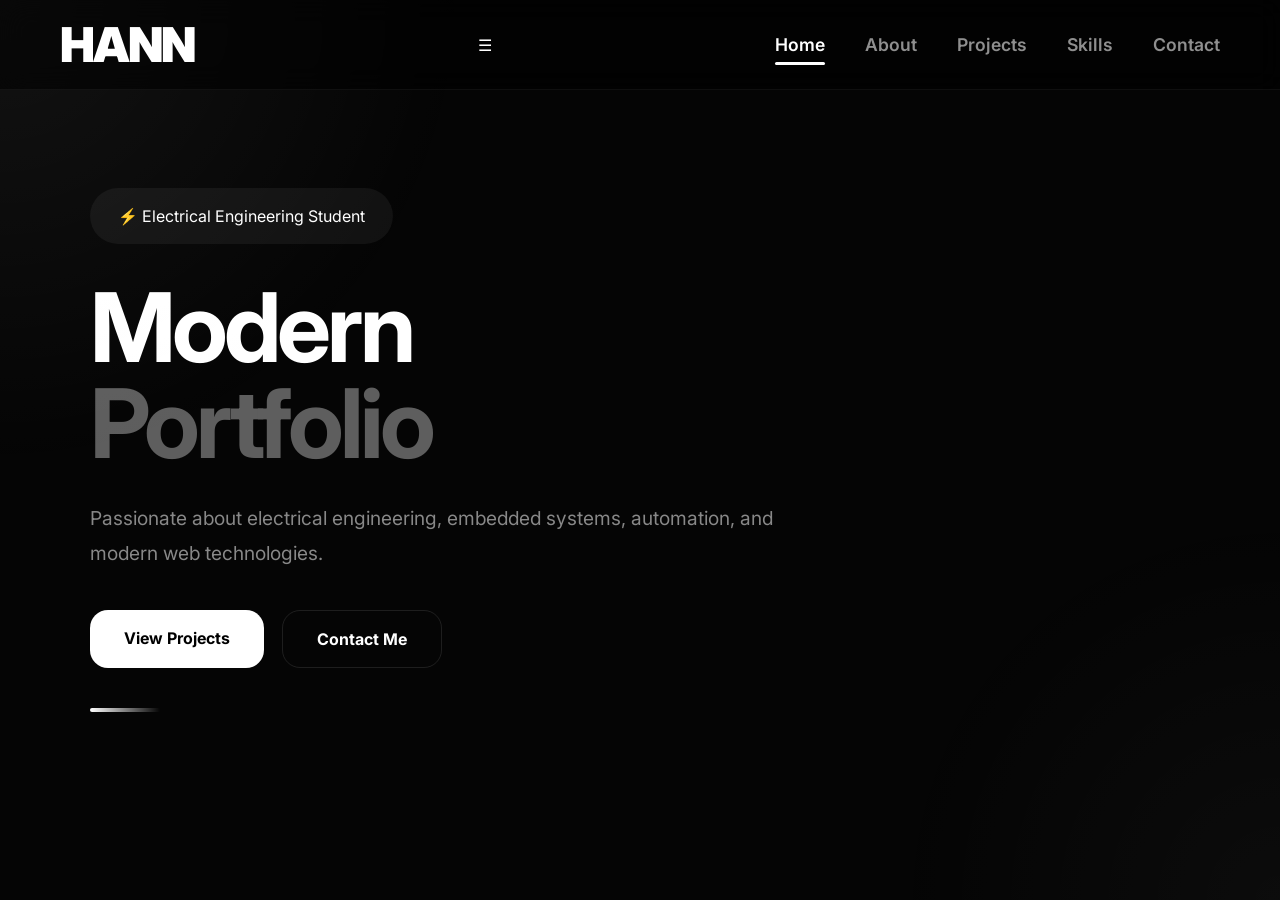
==== commit 0ee53852: "Update index.html" ====
--- a/index.html
+++ b/index.html
@@ -21,33 +21,21 @@
 
   <nav class="navbar">
 
-    <div class="logo">HANN</div>
-
-    <div class="nav-links">
-
-      <button class="nav-btn active" data-page="0">
-        Home
-      </button>
-
-      <button class="nav-btn" data-page="1">
-        About
-      </button>
-
-      <button class="nav-btn" data-page="2">
-        Projects
-      </button>
-
-      <button class="nav-btn" data-page="3">
-        Skills
-      </button>
-
-      <button class="nav-btn" data-page="4">
-        Contact
-      </button>
-
-    </div>
-
-  </nav>
+  <div class="logo">HANN</div>
+
+  <div class="menu-toggle" id="menuToggle">
+    ☰
+  </div>
+
+  <ul class="nav-links" id="navLinks">
+    <li><a href="#home" class="active">Home</a></li>
+    <li><a href="#about">About</a></li>
+    <li><a href="#projects">Projects</a></li>
+    <li><a href="#skills">Skills</a></li>
+    <li><a href="#contact">Contact</a></li>
+  </ul>
+
+</nav>
 
   <!-- SLIDER -->
 
--- a/style.css
+++ b/style.css
@@ -12,6 +12,7 @@
 }
 
 /* NAVBAR */
+/* NAVBAR MODERN */
 
 .navbar{
   position:fixed;
@@ -24,24 +25,78 @@
   padding:0 60px;
 
   display:flex;
+  align-items:center;
   justify-content:space-between;
-  align-items:center;
-
-  background:rgba(0,0,0,.7);
-
-  border-bottom:1px solid rgba(255,255,255,.05);
-
-  z-index:999;
+
+  background:
+  rgba(0,0,0,.55);
+
+  backdrop-filter:blur(18px);
+
+  border-bottom:
+  1px solid rgba(255,255,255,.05);
+
+  z-index:1000;
 }
 
 .logo{
-  font-size:2.5rem;
-  font-weight:800;
+  font-size:3rem;
+  font-weight:900;
+
+  letter-spacing:-2px;
 }
 
 .nav-links{
   display:flex;
-  gap:18px;
+  gap:40px;
+
+  list-style:none;
+}
+
+.nav-links a{
+  position:relative;
+
+  color:#8f8f8f;
+
+  text-decoration:none;
+
+  font-size:1.1rem;
+  font-weight:600;
+
+  transition:.3s;
+}
+
+.nav-links a:hover{
+  color:white;
+}
+
+/* garis animasi bawah */
+
+.nav-links a::after{
+  content:'';
+
+  position:absolute;
+
+  left:0;
+  bottom:-10px;
+
+  width:0%;
+  height:3px;
+
+  border-radius:20px;
+
+  background:white;
+
+  transition:.35s;
+}
+
+.nav-links a:hover::after,
+.nav-links a.active::after{
+  width:100%;
+}
+
+.nav-links a.active{
+  color:white;
 }
 
 .nav-btn{
@@ -103,6 +158,25 @@
   align-items:center;
 
   padding:120px 80px;
+}
+.page{
+  animation:slide .6s ease;
+}
+
+@keyframes slide{
+
+  from{
+    opacity:0;
+    transform:
+    translateX(80px);
+  }
+
+  to{
+    opacity:1;
+    transform:
+    translateX(0);
+  }
+
 }
 
 /* CONTENT */
@@ -486,3 +560,89 @@
   }
 
 }
+
+/* HOME */
+
+#home{
+  background:
+  linear-gradient(
+  rgba(0,0,0,.7),
+  rgba(0,0,0,.9)
+  ),
+  url('https://images.unsplash.com/photo-1518770660439-4636190af475?q=80&w=2070');
+
+  background-size:cover;
+  background-position:center;
+}
+
+/* ABOUT */
+
+#about{
+  background:
+  linear-gradient(
+  rgba(0,0,0,.82),
+  rgba(0,0,0,.9)
+  ),
+  url('https://images.unsplash.com/photo-1516321318423-f06f85e504b3?q=80&w=2070');
+
+  background-size:cover;
+  background-position:center;
+}
+
+/* PROJECTS */
+
+#projects{
+  background:
+  linear-gradient(
+  rgba(0,0,0,.82),
+  rgba(0,0,0,.9)
+  ),
+  url('https://images.unsplash.com/photo-1515879218367-8466d910aaa4?q=80&w=2070');
+
+  background-size:cover;
+  background-position:center;
+}
+
+/* SKILLS */
+
+#skills{
+  background:
+  linear-gradient(
+  rgba(0,0,0,.82),
+  rgba(0,0,0,.92)
+  ),
+  url('https://images.unsplash.com/photo-1516116216624-53e697fedbea?q=80&w=2070');
+
+  background-size:cover;
+  background-position:center;
+}
+
+/* CONTACT */
+
+#contact{
+  background:
+  linear-gradient(
+  rgba(0,0,0,.82),
+  rgba(0,0,0,.92)
+  ),
+  url('https://images.unsplash.com/photo-1498050108023-c5249f4df085?q=80&w=2072');
+
+  background-size:cover;
+  background-position:center;
+}
+
+.card,
+.project,
+.box,
+.contact-card{
+  background:
+  rgba(15,15,15,.65);
+
+  backdrop-filter:blur(14px);
+
+  border:
+  1px solid rgba(255,255,255,.06);
+
+  box-shadow:
+  0 10px 40px rgba(0,0,0,.35);
+}
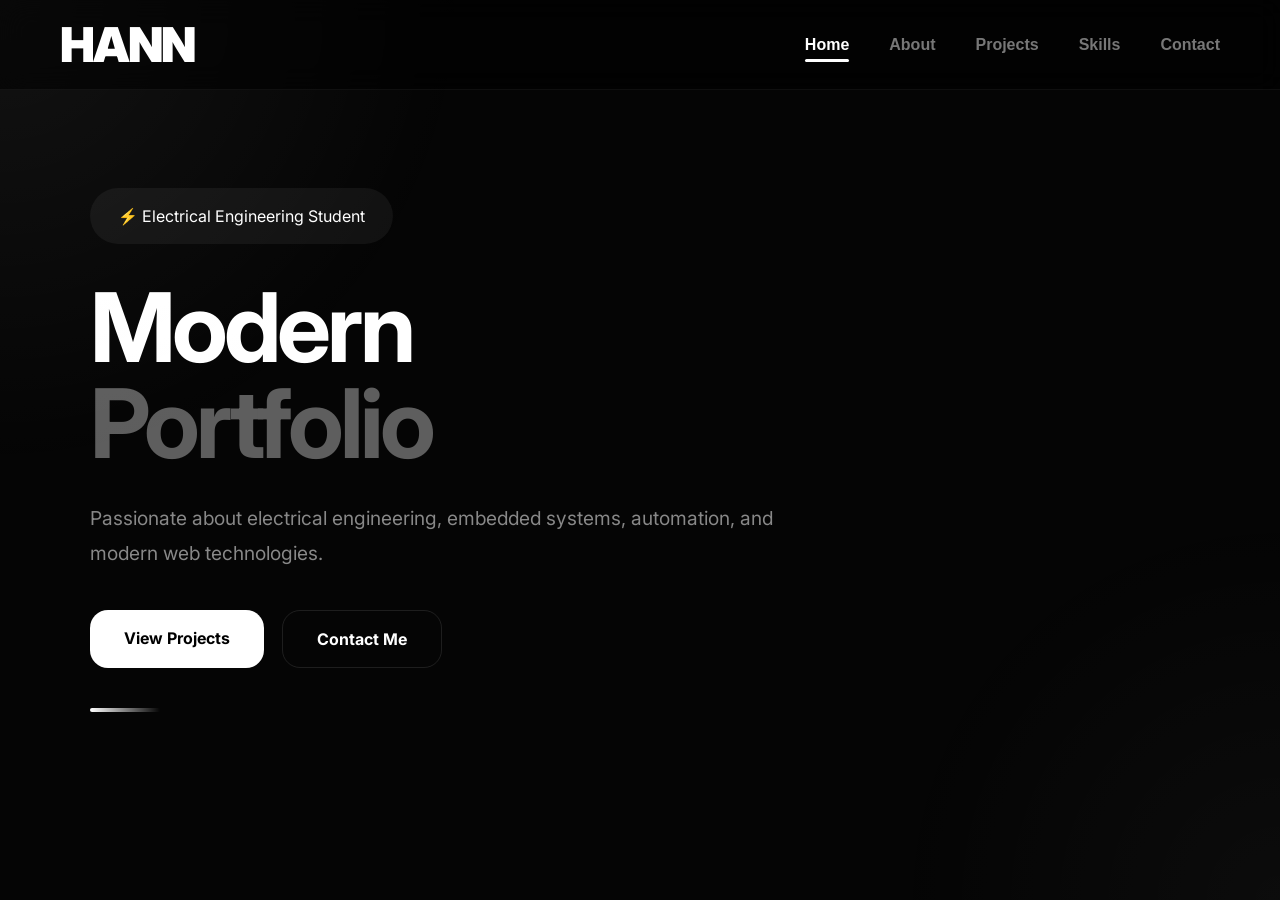
==== commit c48d55a3: "Update index.html" ====
--- a/index.html
+++ b/index.html
@@ -19,7 +19,7 @@
 
   <!-- NAVBAR -->
 
-  <nav class="navbar">
+<nav class="navbar">
 
   <div class="logo">HANN</div>
 
@@ -27,16 +27,31 @@
     ☰
   </div>
 
-  <ul class="nav-links" id="navLinks">
-    <li><a href="#home" class="active">Home</a></li>
-    <li><a href="#about">About</a></li>
-    <li><a href="#projects">Projects</a></li>
-    <li><a href="#skills">Skills</a></li>
-    <li><a href="#contact">Contact</a></li>
-  </ul>
+  <div class="nav-links" id="navLinks">
+
+    <button class="nav-btn active" data-page="0">
+      Home
+    </button>
+
+    <button class="nav-btn" data-page="1">
+      About
+    </button>
+
+    <button class="nav-btn" data-page="2">
+      Projects
+    </button>
+
+    <button class="nav-btn" data-page="3">
+      Skills
+    </button>
+
+    <button class="nav-btn" data-page="4">
+      Contact
+    </button>
+
+  </div>
 
 </nav>
-
   <!-- SLIDER -->
 
   <main class="slider" id="slider">
@@ -194,46 +209,62 @@
 
   <script>
 
-    const slider =
-      document.getElementById("slider");
-
-    const buttons =
-      document.querySelectorAll(".nav-btn");
-
-    buttons.forEach(btn => {
-
-      btn.addEventListener("click", () => {
-
-        const page = btn.dataset.page;
-
-        slider.style.transform =
-          `translateX(-${page * 100}vw)`;
-
-        buttons.forEach(b =>
-          b.classList.remove("active")
-        );
-
-        btn.classList.add("active");
-
-      });
-
-    });
-
-    // MATIKAN SCROLL
-
-    window.addEventListener(
-      "wheel",
-      e => e.preventDefault(),
-      { passive:false }
+const slider =
+  document.getElementById("slider");
+
+const buttons =
+  document.querySelectorAll(".nav-btn");
+
+buttons.forEach(btn => {
+
+  btn.addEventListener("click", () => {
+
+    const page = btn.dataset.page;
+
+    slider.style.transform =
+      `translateX(-${page * 100}vw)`;
+
+    buttons.forEach(b =>
+      b.classList.remove("active")
     );
 
-    window.addEventListener(
-      "touchmove",
-      e => e.preventDefault(),
-      { passive:false }
-    );
-
-  </script>
+    btn.classList.add("active");
+
+  });
+
+});
+
+// MATIKAN SCROLL
+
+window.addEventListener(
+  "wheel",
+  e => e.preventDefault(),
+  { passive:false }
+);
+
+window.addEventListener(
+  "touchmove",
+  e => e.preventDefault(),
+  { passive:false }
+);
+
+/* ===================== */
+/* MOBILE MENU */
+/* ===================== */
+
+const menuToggle =
+document.getElementById("menuToggle");
+
+const navLinks =
+document.getElementById("navLinks");
+
+menuToggle.onclick = () => {
+
+  navLinks.classList.toggle("show");
+
+};
+
+</script>
 
 </body>
 
--- a/style.css
+++ b/style.css
@@ -646,3 +646,54 @@
   box-shadow:
   0 10px 40px rgba(0,0,0,.35);
 }
+
+/* MOBILE NAVBAR */
+
+.menu-toggle{
+  display:none;
+
+  font-size:2rem;
+  color:white;
+
+  cursor:pointer;
+}
+
+/* HP */
+
+@media(max-width:768px){
+
+  .menu-toggle{
+    display:block;
+  }
+
+  .nav-links{
+    position:absolute;
+
+    top:90px;
+    right:20px;
+
+    width:220px;
+
+    background:
+    rgba(10,10,10,.95);
+
+    backdrop-filter:blur(20px);
+
+    border:
+    1px solid rgba(255,255,255,.05);
+
+    border-radius:20px;
+
+    padding:25px;
+
+    flex-direction:column;
+    gap:20px;
+
+    display:none;
+  }
+
+  .nav-links.show{
+    display:flex;
+  }
+
+}
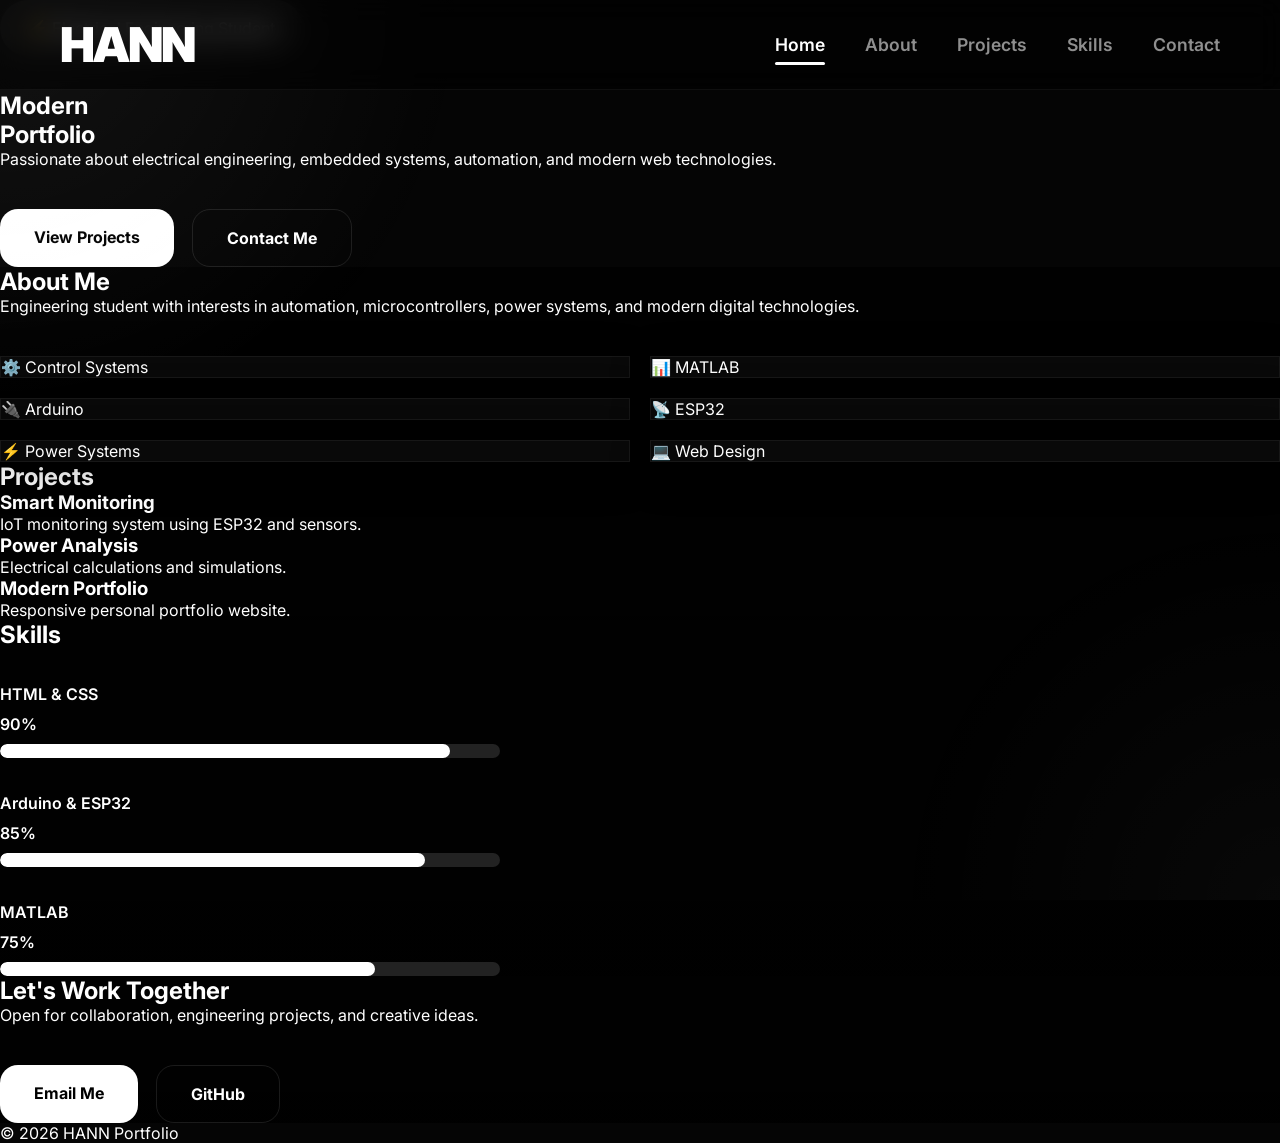
==== commit e8a1ff4e: "Update index.html" ====
--- a/index.html
+++ b/index.html
@@ -1,7 +1,7 @@
 <!DOCTYPE html>
 <html lang="en">
-
 <head>
+
   <meta charset="UTF-8">
   <meta name="viewport" content="width=device-width, initial-scale=1.0">
 
@@ -13,259 +13,231 @@
   <link rel="preconnect" href="https://fonts.gstatic.com" crossorigin>
 
   <link href="https://fonts.googleapis.com/css2?family=Inter:wght@300;400;500;600;700;800;900&display=swap" rel="stylesheet">
+
 </head>
-
 <body>
 
   <!-- NAVBAR -->
 
-<nav class="navbar">
-
-  <div class="logo">HANN</div>
-
-  <div class="menu-toggle" id="menuToggle">
-    ☰
-  </div>
-
-  <div class="nav-links" id="navLinks">
-
-    <button class="nav-btn active" data-page="0">
-      Home
-    </button>
-
-    <button class="nav-btn" data-page="1">
-      About
-    </button>
-
-    <button class="nav-btn" data-page="2">
-      Projects
-    </button>
-
-    <button class="nav-btn" data-page="3">
-      Skills
-    </button>
-
-    <button class="nav-btn" data-page="4">
-      Contact
-    </button>
-
-  </div>
-
-</nav>
-  <!-- SLIDER -->
-
-  <main class="slider" id="slider">
-
-    <!-- HOME -->
-
-    <section class="page home">
-
-      <div class="content">
-
-        <div class="badge">
-          ⚡ Electrical Engineering Student
-        </div>
-        <h1>
-          Modern <br>
-          <span>Portfolio</span>
-        </h1>
+  <nav class="navbar">
+
+    <div class="logo">HANN</div>
+
+    <div class="menu-toggle" id="menu-toggle">
+      ☰
+    </div>
+
+    <ul class="nav-links" id="nav-links">
+
+      <li><a class="active" href="#">Home</a></li>
+      <li><a href="#about">About</a></li>
+      <li><a href="#projects">Projects</a></li>
+      <li><a href="#skills">Skills</a></li>
+      <li><a href="#contact">Contact</a></li>
+
+    </ul>
+
+  </nav>
+
+  <!-- HERO -->
+
+  <section class="hero">
+
+    <div class="hero-content">
+
+      <div class="badge">
+        ⚡ Electrical Engineering Student
+      </div>
+
+      <h1>
+        Modern <br>
+        <span>Portfolio</span>
+      </h1>
+
+      <p>
+        Passionate about electrical engineering,
+        embedded systems, automation,
+        and modern web technologies.
+      </p>
+
+      <div class="buttons">
+
+        <a href="#projects" class="btn white">
+          View Projects
+        </a>
+
+        <a href="#contact" class="btn dark">
+          Contact Me
+        </a>
+
+      </div>
+
+    </div>
+
+  </section>
+
+  <!-- ABOUT -->
+
+  <section class="section" id="about">
+
+    <h2>About Me</h2>
+
+    <p class="section-text">
+      Engineering student with interests in automation,
+      microcontrollers, power systems,
+      and modern digital technologies.
+    </p>
+
+    <div class="grid">
+
+      <div class="card">⚙️ Control Systems</div>
+      <div class="card">📊 MATLAB</div>
+      <div class="card">🔌 Arduino</div>
+      <div class="card">📡 ESP32</div>
+      <div class="card">⚡ Power Systems</div>
+      <div class="card">💻 Web Design</div>
+
+    </div>
+
+  </section>
+
+  <!-- PROJECTS -->
+
+  <section class="section" id="projects">
+
+    <h2>Projects</h2>
+
+    <div class="project-grid">
+
+      <div class="project-card">
+
+        <h3>Smart Monitoring</h3>
 
         <p>
-          Passionate about electrical engineering,
-          embedded systems, automation,
-          and modern web technologies.
+          IoT monitoring system using ESP32 and sensors.
         </p>
-        <div class="buttons">
-
-  <a href="#" class="btn white">
-    View Projects
-  </a>
-
-  <a href="#" class="btn dark">
-    Contact Me
-  </a>
-</div>
-      </div>
-
-    </section>
-
-    <!-- ABOUT -->
-
-    <section class="page about">
-
-      <div class="content">
-
-        <h1>About Me</h1>
+
+      </div>
+
+      <div class="project-card">
+
+        <h3>Power Analysis</h3>
 
         <p>
-          Engineering student with interests in automation,
-          microcontrollers, power systems,
-          and modern digital technology.
+          Electrical calculations and simulations.
         </p>
 
-        <div class="grid">
-
-          <div class="box">Arduino</div>
-          <div class="box">ESP32</div>
-          <div class="box">MATLAB</div>
-          <div class="box">Control Systems</div>
-
-        </div>
-
-      </div>
-
-    </section>
-
-    <!-- PROJECTS -->
-
-    <section class="page projects">
-
-      <div class="content">
-
-        <h1>Projects</h1>
-
-        <div class="project-list">
-
-          <div class="project">
-            🚀 IoT Monitoring System
-          </div>
-
-          <div class="project">
-            ⚡ Power Analysis
-          </div>
-
-          <div class="project">
-            💻 Modern Portfolio Website
-          </div>
-
-        </div>
-
-      </div>
-
-    </section>
-
-    <!-- SKILLS -->
-
-    <section class="page skills">
-
-      <div class="content">
-
-        <h1>Skills</h1>
-
-        <div class="skill">
-          <span>HTML & CSS</span>
-          <div class="bar">
-            <div style="width:90%"></div>
-          </div>
-        </div>
-
-        <div class="skill">
-          <span>Arduino & ESP32</span>
-          <div class="bar">
-            <div style="width:85%"></div>
-          </div>
-        </div>
-
-        <div class="skill">
-          <span>MATLAB</span>
-          <div class="bar">
-            <div style="width:75%"></div>
-          </div>
-        </div>
-
-      </div>
-
-    </section>
-
-    <!-- CONTACT -->
-
-    <section class="page contact">
-
-      <div class="content">
-
-        <h1>Contact</h1>
+      </div>
+
+      <div class="project-card">
+
+        <h3>Modern Portfolio</h3>
 
         <p>
-          Open for collaboration and engineering projects.
+          Responsive personal portfolio website.
         </p>
 
-        <div class="buttons">
-
-          <a href="mailto:contact@hann.is-a.dev" class="btn white">
-            Email
-          </a>
-
-          <a href="https://github.com/r-hann" class="btn dark">
-            GitHub
-          </a>
-
-        </div>
-
-      </div>
-
-    </section>
-
-  </main>
+      </div>
+
+    </div>
+
+  </section>
+
+  <!-- SKILLS -->
+
+  <section class="section" id="skills">
+
+    <h2>Skills</h2>
+
+    <div class="skill">
+
+      <div class="skill-top">
+        <span>HTML & CSS</span>
+        <span>90%</span>
+      </div>
+
+      <div class="bar">
+        <div style="width:90%"></div>
+      </div>
+
+    </div>
+
+    <div class="skill">
+
+      <div class="skill-top">
+        <span>Arduino & ESP32</span>
+        <span>85%</span>
+      </div>
+
+      <div class="bar">
+        <div style="width:85%"></div>
+      </div>
+
+    </div>
+
+    <div class="skill">
+
+      <div class="skill-top">
+        <span>MATLAB</span>
+        <span>75%</span>
+      </div>
+
+      <div class="bar">
+        <div style="width:75%"></div>
+      </div>
+
+    </div>
+
+  </section>
+
+  <!-- CONTACT -->
+
+  <section class="section" id="contact">
+
+    <div class="contact-box">
+
+      <h2>Let's Work Together</h2>
+
+      <p>
+        Open for collaboration,
+        engineering projects,
+        and creative ideas.
+      </p>
+
+      <div class="buttons">
+
+        <a href="mailto:contact@hann.is-a.dev" class="btn white">
+          Email Me
+        </a>
+
+        <a href="https://github.com/r-hann" class="btn dark">
+          GitHub
+        </a>
+
+      </div>
+
+    </div>
+
+  </section>
+
+  <!-- FOOTER -->
+
+  <footer>
+    © 2026 HANN Portfolio
+  </footer>
+
+  <!-- JS -->
 
   <script>
 
-const slider =
-  document.getElementById("slider");
-
-const buttons =
-  document.querySelectorAll(".nav-btn");
-
-buttons.forEach(btn => {
-
-  btn.addEventListener("click", () => {
-
-    const page = btn.dataset.page;
-
-    slider.style.transform =
-      `translateX(-${page * 100}vw)`;
-
-    buttons.forEach(b =>
-      b.classList.remove("active")
-    );
-
-    btn.classList.add("active");
-
-  });
-
-});
-
-// MATIKAN SCROLL
-
-window.addEventListener(
-  "wheel",
-  e => e.preventDefault(),
-  { passive:false }
-);
-
-window.addEventListener(
-  "touchmove",
-  e => e.preventDefault(),
-  { passive:false }
-);
-
-/* ===================== */
-/* MOBILE MENU */
-/* ===================== */
-
-const menuToggle =
-document.getElementById("menuToggle");
-
-const navLinks =
-document.getElementById("navLinks");
-
-menuToggle.onclick = () => {
-
-  navLinks.classList.toggle("show");
-
-};
-
-</script>
+    const toggle = document.getElementById("menu-toggle");
+    const nav = document.getElementById("nav-links");
+
+    toggle.onclick = () => {
+      nav.classList.toggle("active");
+    };
+
+  </script>
 
 </body>
-
 </html>
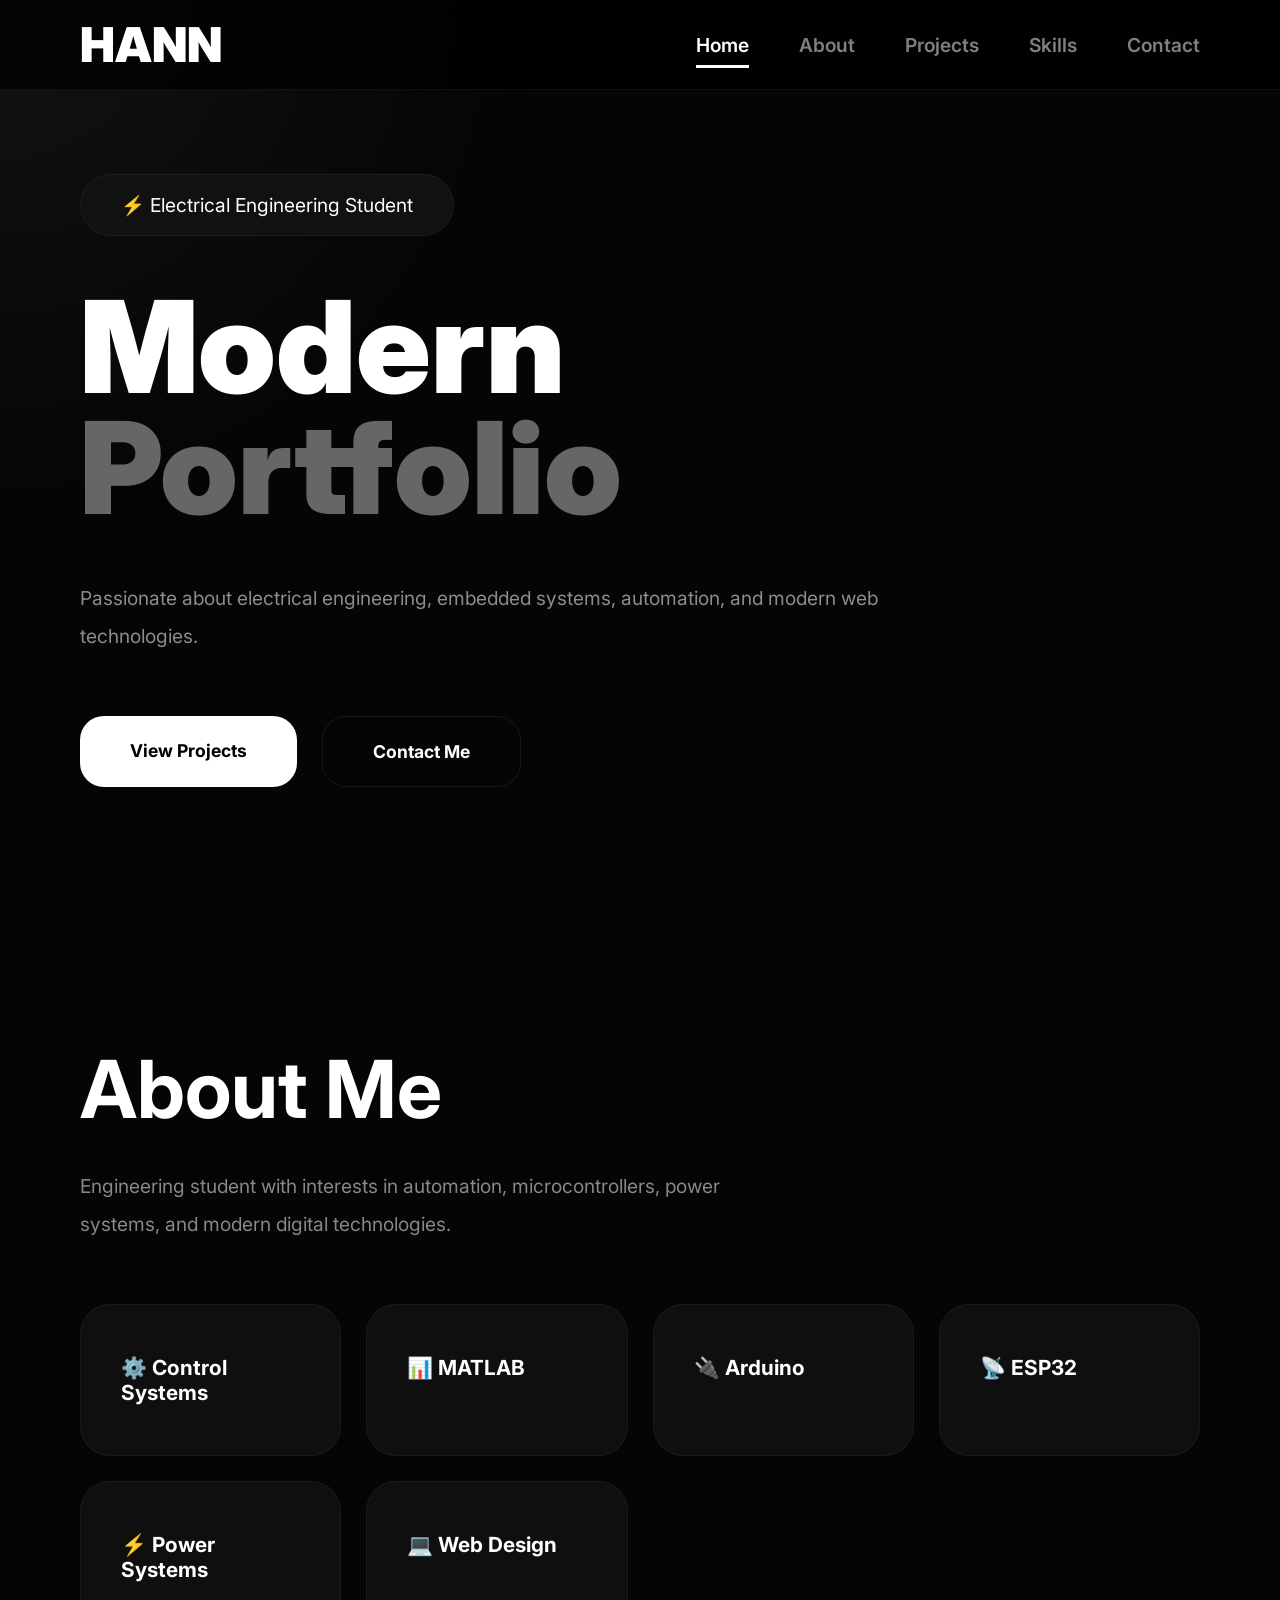
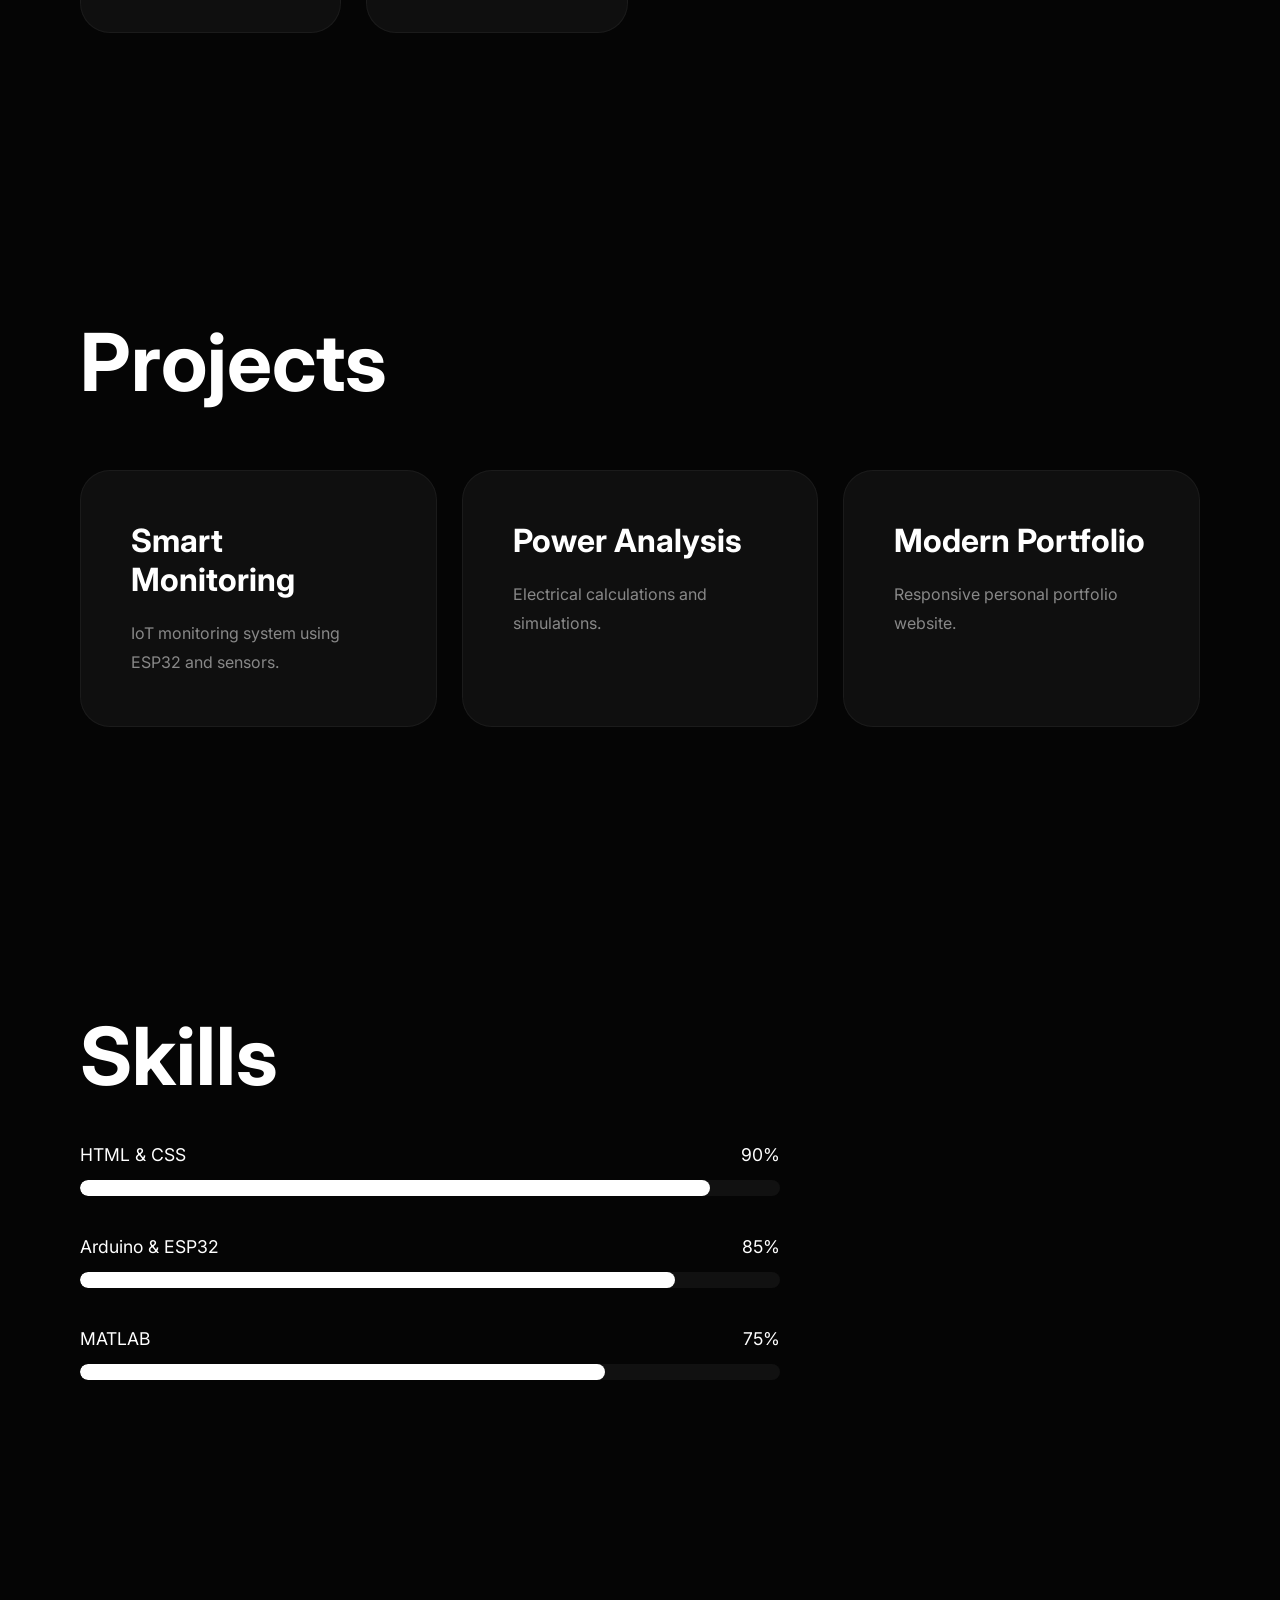
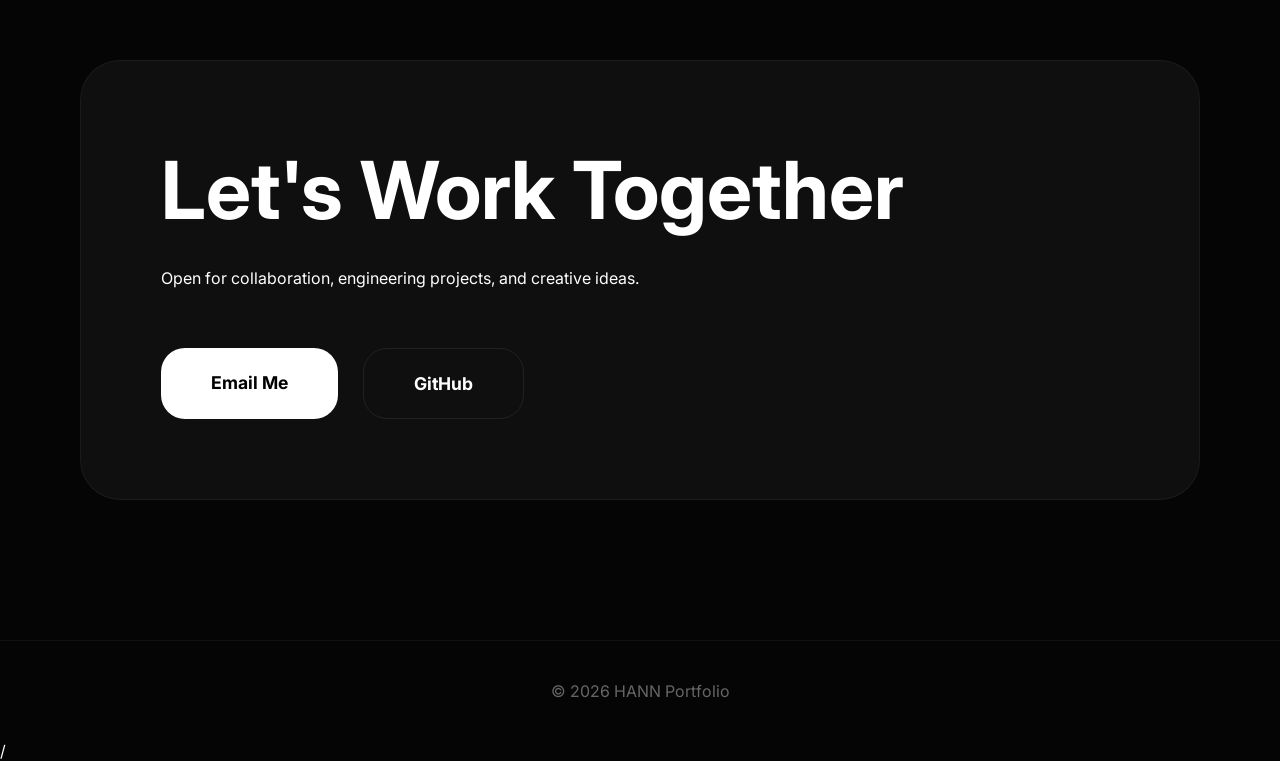
==== commit 1b5f5943: "Update index.html" ====
--- a/index.html
+++ b/index.html
@@ -240,4 +240,4 @@
   </script>
 
 </body>
-</html>
+</html>/
--- a/style.css
+++ b/style.css
@@ -4,15 +4,34 @@
   box-sizing:border-box;
 }
 
+html{
+  scroll-behavior:smooth;
+}
+
 body{
   font-family:'Inter',sans-serif;
   background:#050505;
   color:white;
-  overflow:hidden;
+  overflow-x:hidden;
+}
+
+/* BACKGROUND */
+
+body::before{
+  content:"";
+
+  position:fixed;
+  inset:0;
+
+  background:
+  radial-gradient(circle at top left,
+  rgba(255,255,255,0.06),
+  transparent 35%);
+
+  z-index:-1;
 }
 
 /* NAVBAR */
-/* NAVBAR MODERN */
 
 .navbar{
   position:fixed;
@@ -20,21 +39,20 @@
   left:0;
 
   width:100%;
+
   height:90px;
 
-  padding:0 60px;
+  padding:0 80px;
 
   display:flex;
   align-items:center;
   justify-content:space-between;
 
-  background:
-  rgba(0,0,0,.55);
-
-  backdrop-filter:blur(18px);
-
-  border-bottom:
-  1px solid rgba(255,255,255,.05);
+  background:rgba(0,0,0,0.7);
+
+  backdrop-filter:blur(10px);
+
+  border-bottom:1px solid rgba(255,255,255,0.05);
 
   z-index:1000;
 }
@@ -42,284 +60,110 @@
 .logo{
   font-size:3rem;
   font-weight:900;
-
-  letter-spacing:-2px;
 }
 
 .nav-links{
   display:flex;
-  gap:40px;
-
   list-style:none;
+  gap:50px;
 }
 
 .nav-links a{
-  position:relative;
-
-  color:#8f8f8f;
-
+  color:rgba(255,255,255,0.5);
   text-decoration:none;
-
-  font-size:1.1rem;
+  font-size:1.2rem;
   font-weight:600;
 
   transition:.3s;
 }
 
-.nav-links a:hover{
-  color:white;
-}
-
-/* garis animasi bawah */
-
-.nav-links a::after{
-  content:'';
-
-  position:absolute;
-
-  left:0;
-  bottom:-10px;
-
-  width:0%;
-  height:3px;
-
-  border-radius:20px;
-
-  background:white;
-
-  transition:.35s;
-}
-
-.nav-links a:hover::after,
-.nav-links a.active::after{
-  width:100%;
-}
-
+.nav-links a:hover,
 .nav-links a.active{
   color:white;
 }
 
-.nav-btn{
-  background:none;
-  border:none;
-
-  color:#777;
-
-  font-size:1rem;
-  font-weight:600;
-
+.nav-links a.active{
+  border-bottom:3px solid white;
+  padding-bottom:8px;
+}
+
+/* MOBILE MENU */
+
+.menu-toggle{
+  display:none;
+  font-size:2rem;
   cursor:pointer;
-
-  transition:.3s;
-
-  position:relative;
-}
-
-.nav-btn.active{
-  color:white;
-}
-
-.nav-btn.active::after{
-  content:'';
-
-  position:absolute;
-  left:0;
-  bottom:-8px;
-
-  width:100%;
-  height:3px;
-
-  border-radius:20px;
-
-  background:white;
-}
-
-/* SLIDER */
-
-.slider{
-  width:500vw;
-  height:100vh;
-
-  display:flex;
-
-  transition:1s ease;
-}
-
-/* PAGE */
-
-.page{
-  width:100vw;
-  height:100vh;
-
-  flex-shrink:0;
-
-  display:flex;
-  justify-content:center;
+}
+
+/* HERO */
+
+.hero{
+  min-height:100vh;
+
+  display:flex;
   align-items:center;
 
-  padding:120px 80px;
-}
-.page{
-  animation:slide .6s ease;
-}
-
-@keyframes slide{
-
-  from{
-    opacity:0;
-    transform:
-    translateX(80px);
-  }
-
-  to{
-    opacity:1;
-    transform:
-    translateX(0);
-  }
-
-}
-
-/* CONTENT */
-
-.content{
-  width:100%;
-  max-width:1100px;
-}
-
-.content h1{
-  font-size:6rem;
-  line-height:1;
-
-  margin-bottom:30px;
-}
-
-.content h1 span{
-  color:#666;
-}
-
-.content p{
-  max-width:700px;
-
-  color:#888;
-
-  font-size:1.2rem;
-  line-height:1.8;
-}
-
-/* HOME */
+  padding:140px 80px 80px;
+}
+
+.hero-content{
+  max-width:800px;
+}
 
 .badge{
   display:inline-block;
 
-  padding:18px 28px;
+  padding:18px 40px;
 
   border-radius:999px;
 
-  background:rgba(255,255,255,.05);
-
-  margin-bottom:35px;
-}
-
-/* ABOUT */
-
-.grid{
-  margin-top:40px;
-
-  display:grid;
-  grid-template-columns:repeat(2,1fr);
-
-  gap:20px;
-}
-
-.box{
-  padding:40px;
+  background:#111;
+
+  border:1px solid rgba(255,255,255,0.05);
+
+  margin-bottom:50px;
+
+  font-size:1.2rem;
+}
+
+.hero h1{
+  font-size:8rem;
+  line-height:.95;
+  font-weight:900;
+}
+
+.hero h1 span{
+  color:#666;
+}
+
+.hero p{
+  margin-top:50px;
+
+  max-width:800px;
+
+  color:#8d8d8d;
+
+  font-size:1.2rem;
+  line-height:2;
+}
+
+/* BUTTONS */
+
+.buttons{
+  margin-top:60px;
+
+  display:flex;
+  gap:25px;
+}
+
+.btn{
+  padding:24px 50px;
 
   border-radius:24px;
 
-  background:rgba(255,255,255,.04);
-
-  border:1px solid rgba(255,255,255,.05);
-
-  text-align:center;
+  text-decoration:none;
 
   font-size:1.1rem;
-  font-weight:600;
-}
-
-/* PROJECTS */
-
-.project-list{
-  margin-top:40px;
-
-  display:flex;
-  flex-direction:column;
-
-  gap:20px;
-}
-
-.project{
-  padding:30px;
-
-  border-radius:24px;
-
-  background:rgba(255,255,255,.04);
-
-  border:1px solid rgba(255,255,255,.05);
-
-  font-size:1.1rem;
-}
-
-/* SKILLS */
-
-.skill{
-  margin-top:35px;
-}
-
-.skill span{
-  display:block;
-
-  margin-bottom:10px;
-
-  font-weight:600;
-}
-
-.bar{
-  width:100%;
-  max-width:500px;
-
-  height:14px;
-
-  border-radius:999px;
-
-  background:#222;
-
-  overflow:hidden;
-}
-
-.bar div{
-  height:100%;
-
-  background:white;
-
-  border-radius:999px;
-}
-
-/* CONTACT */
-
-.buttons{
-  display:flex;
-  gap:20px;
-
-  margin-top:40px;
-}
-
-.btn{
-  padding:18px 35px;
-
-  border-radius:18px;
-
-  text-decoration:none;
-
   font-weight:700;
 
   transition:.3s;
@@ -330,337 +174,174 @@
   color:black;
 }
 
+.white:hover{
+  transform:translateY(-5px);
+  box-shadow:0 0 40px rgba(255,255,255,0.2);
+}
+
 .dark{
-  border:1px solid rgba(255,255,255,.08);
+  border:1px solid rgba(255,255,255,0.08);
   color:white;
 }
 
-.btn:hover{
-  transform:translateY(-5px);
-}
-
-/* ========================= */
-/* ANIMATION */
-/* ========================= */
-
-.page{
-  animation:fade .8s ease;
-}
-
-@keyframes fade{
-  from{
-    opacity:0;
-    transform:translateY(30px);
-  }
-
-  to{
-    opacity:1;
-    transform:translateY(0);
-  }
-}
-
-/* ========================= */
-/* GLOW BACKGROUND */
-/* ========================= */
-
-body::before{
-  content:'';
-
-  position:fixed;
-  inset:0;
-
-  background:
-  radial-gradient(circle at top left,
-  rgba(255,255,255,.06),
-  transparent 30%),
-
-  radial-gradient(circle at bottom right,
-  rgba(255,255,255,.03),
-  transparent 25%);
-
-  pointer-events:none;
-}
-
-/* ========================= */
-/* HERO TITLE */
-/* ========================= */
-
-.content h1{
-  letter-spacing:-4px;
-}
-
-.content h1 span{
-  color:#5e5e5e;
-}
-
-/* ========================= */
-/* PARAGRAPH */
-/* ========================= */
-
-.content p{
-  margin-top:30px;
-}
-
-/* ========================= */
-/* BUTTONS */
-/* ========================= */
-
-.buttons{
-  display:flex;
-  gap:18px;
-
+.dark:hover{
+  background:#111;
+}
+
+/* SECTION */
+
+.section{
+  padding:140px 80px;
+}
+
+.section h2{
+  font-size:5rem;
+  margin-bottom:30px;
+}
+
+.section-text{
+  color:#888;
+  font-size:1.2rem;
+  line-height:2;
+
+  max-width:700px;
+}
+
+/* GRID */
+
+.grid{
+  margin-top:60px;
+
+  display:grid;
+  grid-template-columns:repeat(auto-fit,minmax(240px,1fr));
+
+  gap:25px;
+}
+
+.card{
+  background:#0f0f0f;
+
+  border:1px solid rgba(255,255,255,0.05);
+
+  border-radius:30px;
+
+  padding:50px 40px;
+
+  font-size:1.3rem;
+  font-weight:700;
+
+  transition:.3s;
+}
+
+.card:hover{
+  transform:translateY(-10px);
+}
+
+/* PROJECTS */
+
+.project-grid{
+  margin-top:60px;
+
+  display:grid;
+  grid-template-columns:repeat(auto-fit,minmax(300px,1fr));
+
+  gap:25px;
+}
+
+.project-card{
+  background:#0f0f0f;
+
+  border-radius:30px;
+
+  padding:50px;
+
+  border:1px solid rgba(255,255,255,0.05);
+
+  transition:.3s;
+}
+
+.project-card:hover{
+  transform:translateY(-10px);
+}
+
+.project-card h3{
+  font-size:2rem;
+  margin-bottom:20px;
+}
+
+.project-card p{
+  color:#888;
+  line-height:1.8;
+}
+
+/* SKILLS */
+
+.skill{
   margin-top:40px;
-}
-
-.btn{
-  padding:18px 34px;
-
-  border-radius:18px;
-
-  font-weight:700;
-
-  text-decoration:none;
-
-  transition:.3s;
-}
-
-.white{
+  max-width:700px;
+}
+
+.skill-top{
+  display:flex;
+  justify-content:space-between;
+
+  margin-bottom:15px;
+
+  font-size:1.1rem;
+}
+
+.bar{
+  width:100%;
+  height:16px;
+
+  background:#111;
+
+  border-radius:999px;
+
+  overflow:hidden;
+}
+
+.bar div{
+  height:100%;
   background:white;
-  color:black;
-}
-
-.dark{
-  border:1px solid rgba(255,255,255,.1);
-  color:white;
-}
-
-.btn:hover{
-  transform:translateY(-6px);
-}
-
-.white:hover{
-  box-shadow:
-  0 0 30px rgba(255,255,255,.25);
-}
-
-/* ========================= */
-/* BOX */
-/* ========================= */
-
-.box{
-  transition:.35s;
-  cursor:pointer;
-}
-
-.box:hover{
-  transform:
-  translateY(-8px);
-
-  background:
-  rgba(255,255,255,.07);
-
-  border-color:
-  rgba(255,255,255,.1);
-}
-
-/* ========================= */
-/* PROJECT */
-/* ========================= */
-
-.project{
-  transition:.35s;
-  cursor:pointer;
-}
-
-.project:hover{
-  transform:translateX(10px);
-
-  background:
-  rgba(255,255,255,.06);
-}
-
-/* ========================= */
-/* SKILL BAR */
-/* ========================= */
-
-.bar div{
-  animation:load 1.5s ease;
-}
-
-@keyframes load{
-  from{
-    width:0;
-  }
-}
-
-/* ========================= */
-/* NAVBAR */
-/* ========================= */
-
-.navbar{
-  backdrop-filter:blur(14px);
-}
-
-.nav-btn{
-  transition:.3s;
-}
-
-.nav-btn:hover{
-  color:white;
-}
-
-/* ========================= */
-/* SCROLL INDICATOR */
-/* ========================= */
-
-.content::after{
-  content:'';
-
-  display:block;
-
-  width:70px;
-  height:4px;
-
-  margin-top:40px;
-
-  border-radius:20px;
-
-  background:
-  linear-gradient(
-  90deg,
-  white,
-  transparent
-  );
-}
-
-/* ========================= */
-/* RESPONSIVE */
-/* ========================= */
-
-@media(max-width:900px){
-
-  .content h1{
-    font-size:4rem;
-  }
+
+  border-radius:999px;
+}
+
+/* CONTACT */
+
+.contact-box{
+  background:#0f0f0f;
+
+  border-radius:40px;
+
+  padding:80px;
+
+  border:1px solid rgba(255,255,255,0.05);
+}
+
+/* FOOTER */
+
+footer{
+  padding:40px;
+  text-align:center;
+
+  color:#666;
+
+  border-top:1px solid rgba(255,255,255,0.05);
+}
+
+/* MOBILE */
+
+@media(max-width:768px){
 
   .navbar{
     padding:0 25px;
   }
 
-  .nav-links{
-    gap:12px;
-  }
-
-  .page{
-    padding:120px 30px;
-  }
-
-  .grid{
-    grid-template-columns:1fr;
-  }
-
-}
-
-/* HOME */
-
-#home{
-  background:
-  linear-gradient(
-  rgba(0,0,0,.7),
-  rgba(0,0,0,.9)
-  ),
-  url('https://images.unsplash.com/photo-1518770660439-4636190af475?q=80&w=2070');
-
-  background-size:cover;
-  background-position:center;
-}
-
-/* ABOUT */
-
-#about{
-  background:
-  linear-gradient(
-  rgba(0,0,0,.82),
-  rgba(0,0,0,.9)
-  ),
-  url('https://images.unsplash.com/photo-1516321318423-f06f85e504b3?q=80&w=2070');
-
-  background-size:cover;
-  background-position:center;
-}
-
-/* PROJECTS */
-
-#projects{
-  background:
-  linear-gradient(
-  rgba(0,0,0,.82),
-  rgba(0,0,0,.9)
-  ),
-  url('https://images.unsplash.com/photo-1515879218367-8466d910aaa4?q=80&w=2070');
-
-  background-size:cover;
-  background-position:center;
-}
-
-/* SKILLS */
-
-#skills{
-  background:
-  linear-gradient(
-  rgba(0,0,0,.82),
-  rgba(0,0,0,.92)
-  ),
-  url('https://images.unsplash.com/photo-1516116216624-53e697fedbea?q=80&w=2070');
-
-  background-size:cover;
-  background-position:center;
-}
-
-/* CONTACT */
-
-#contact{
-  background:
-  linear-gradient(
-  rgba(0,0,0,.82),
-  rgba(0,0,0,.92)
-  ),
-  url('https://images.unsplash.com/photo-1498050108023-c5249f4df085?q=80&w=2072');
-
-  background-size:cover;
-  background-position:center;
-}
-
-.card,
-.project,
-.box,
-.contact-card{
-  background:
-  rgba(15,15,15,.65);
-
-  backdrop-filter:blur(14px);
-
-  border:
-  1px solid rgba(255,255,255,.06);
-
-  box-shadow:
-  0 10px 40px rgba(0,0,0,.35);
-}
-
-/* MOBILE NAVBAR */
-
-.menu-toggle{
-  display:none;
-
-  font-size:2rem;
-  color:white;
-
-  cursor:pointer;
-}
-
-/* HP */
-
-@media(max-width:768px){
+  .logo{
+    font-size:2.5rem;
+  }
 
   .menu-toggle{
     display:block;
@@ -674,26 +355,45 @@
 
     width:220px;
 
-    background:
-    rgba(10,10,10,.95);
-
-    backdrop-filter:blur(20px);
-
-    border:
-    1px solid rgba(255,255,255,.05);
-
-    border-radius:20px;
-
-    padding:25px;
+    background:#111;
+
+    border-radius:25px;
+
+    padding:30px;
 
     flex-direction:column;
-    gap:20px;
 
     display:none;
   }
 
-  .nav-links.show{
+  .nav-links.active{
     display:flex;
   }
 
-}
+  .hero,
+  .section{
+    padding:130px 25px 80px;
+  }
+
+  .hero h1{
+    font-size:4.5rem;
+  }
+
+  .section h2{
+    font-size:3rem;
+  }
+
+  .buttons{
+    flex-direction:column;
+  }
+
+  .btn{
+    width:100%;
+    text-align:center;
+  }
+
+  .hero p{
+    font-size:1.1rem;
+  }
+
+}
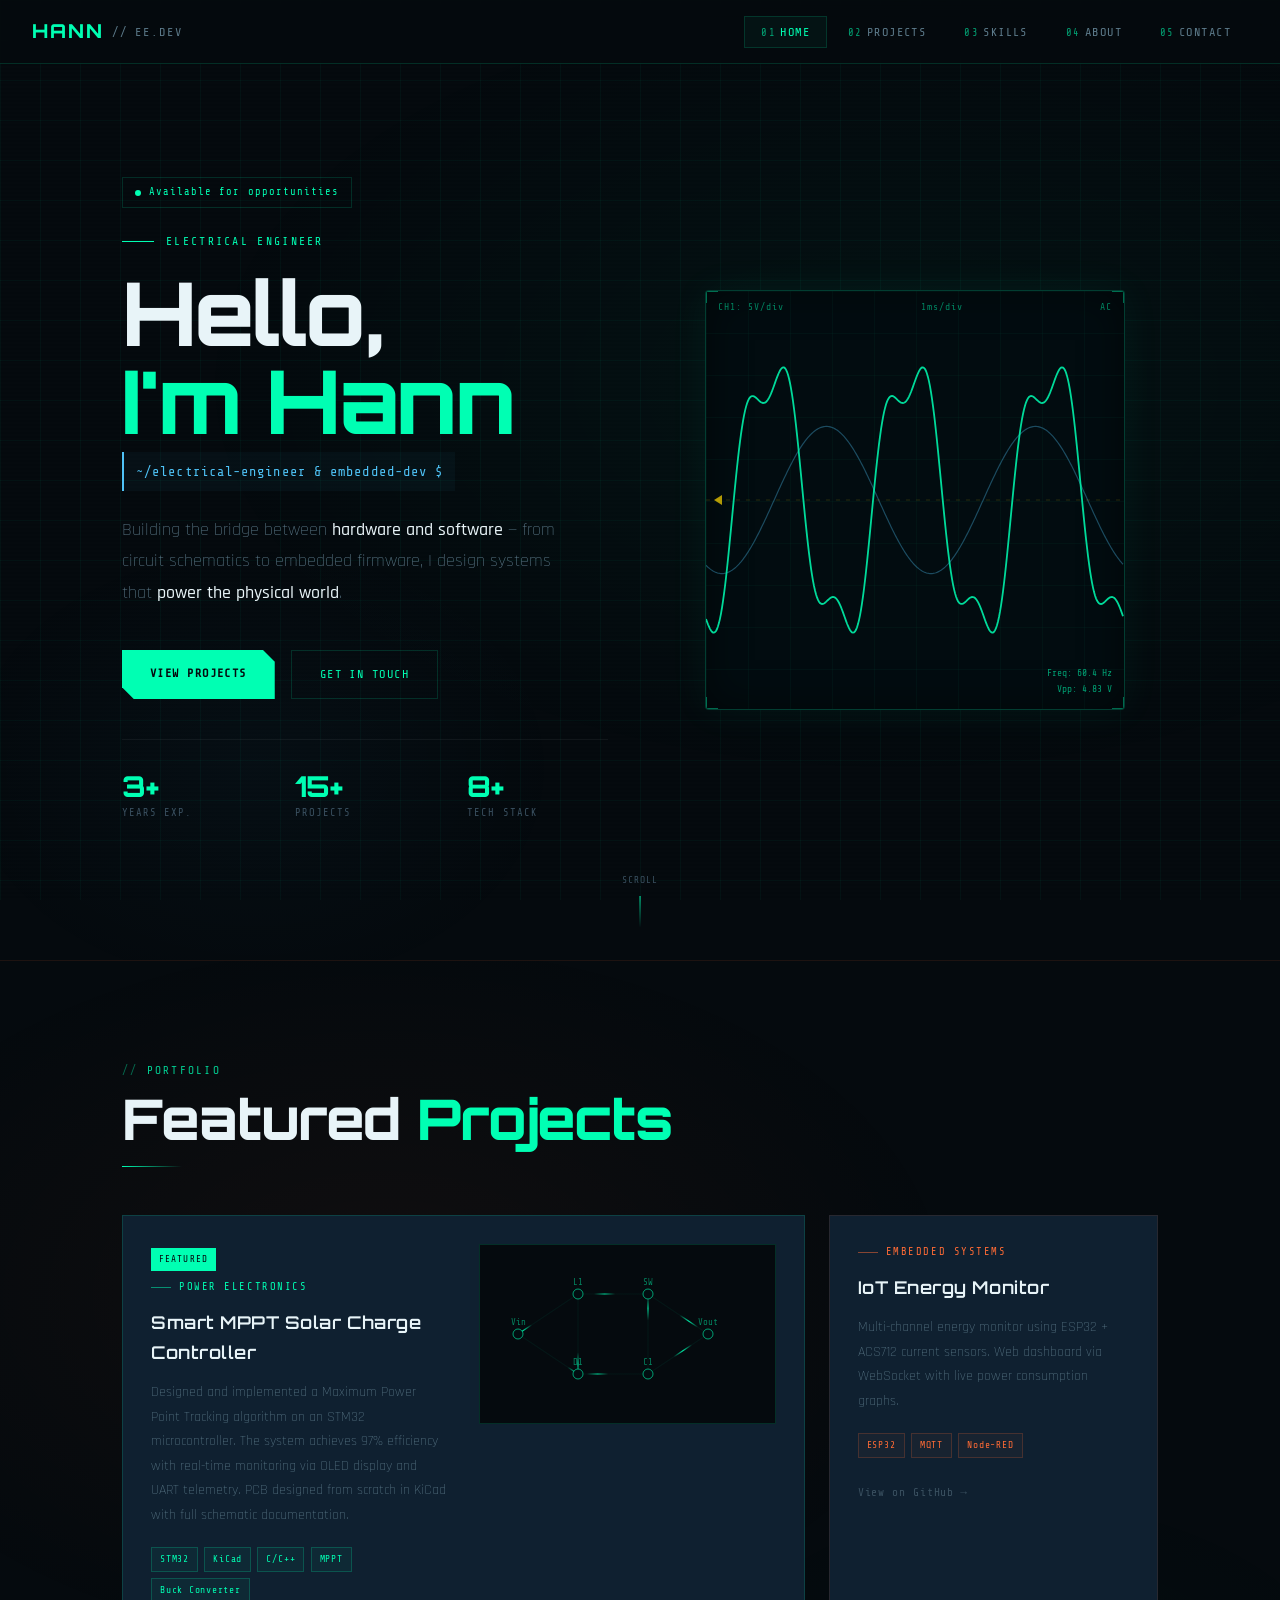
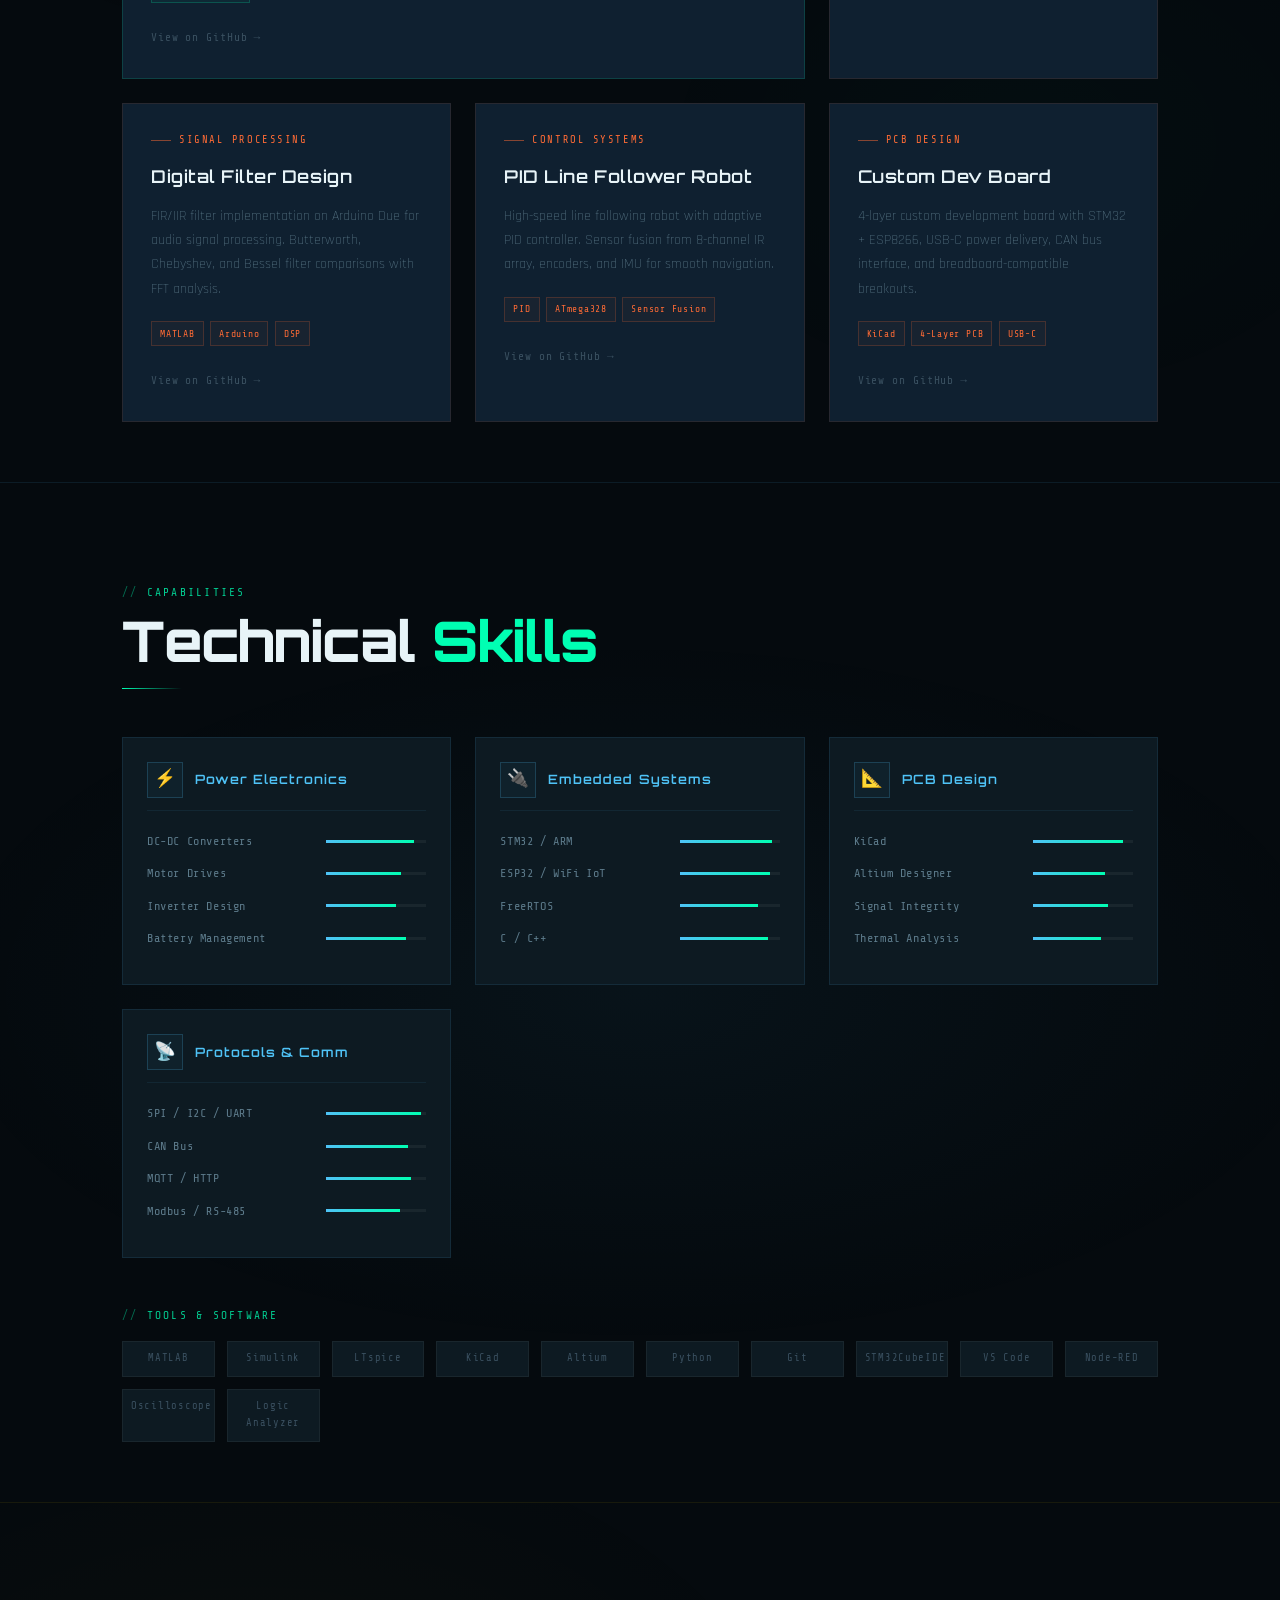
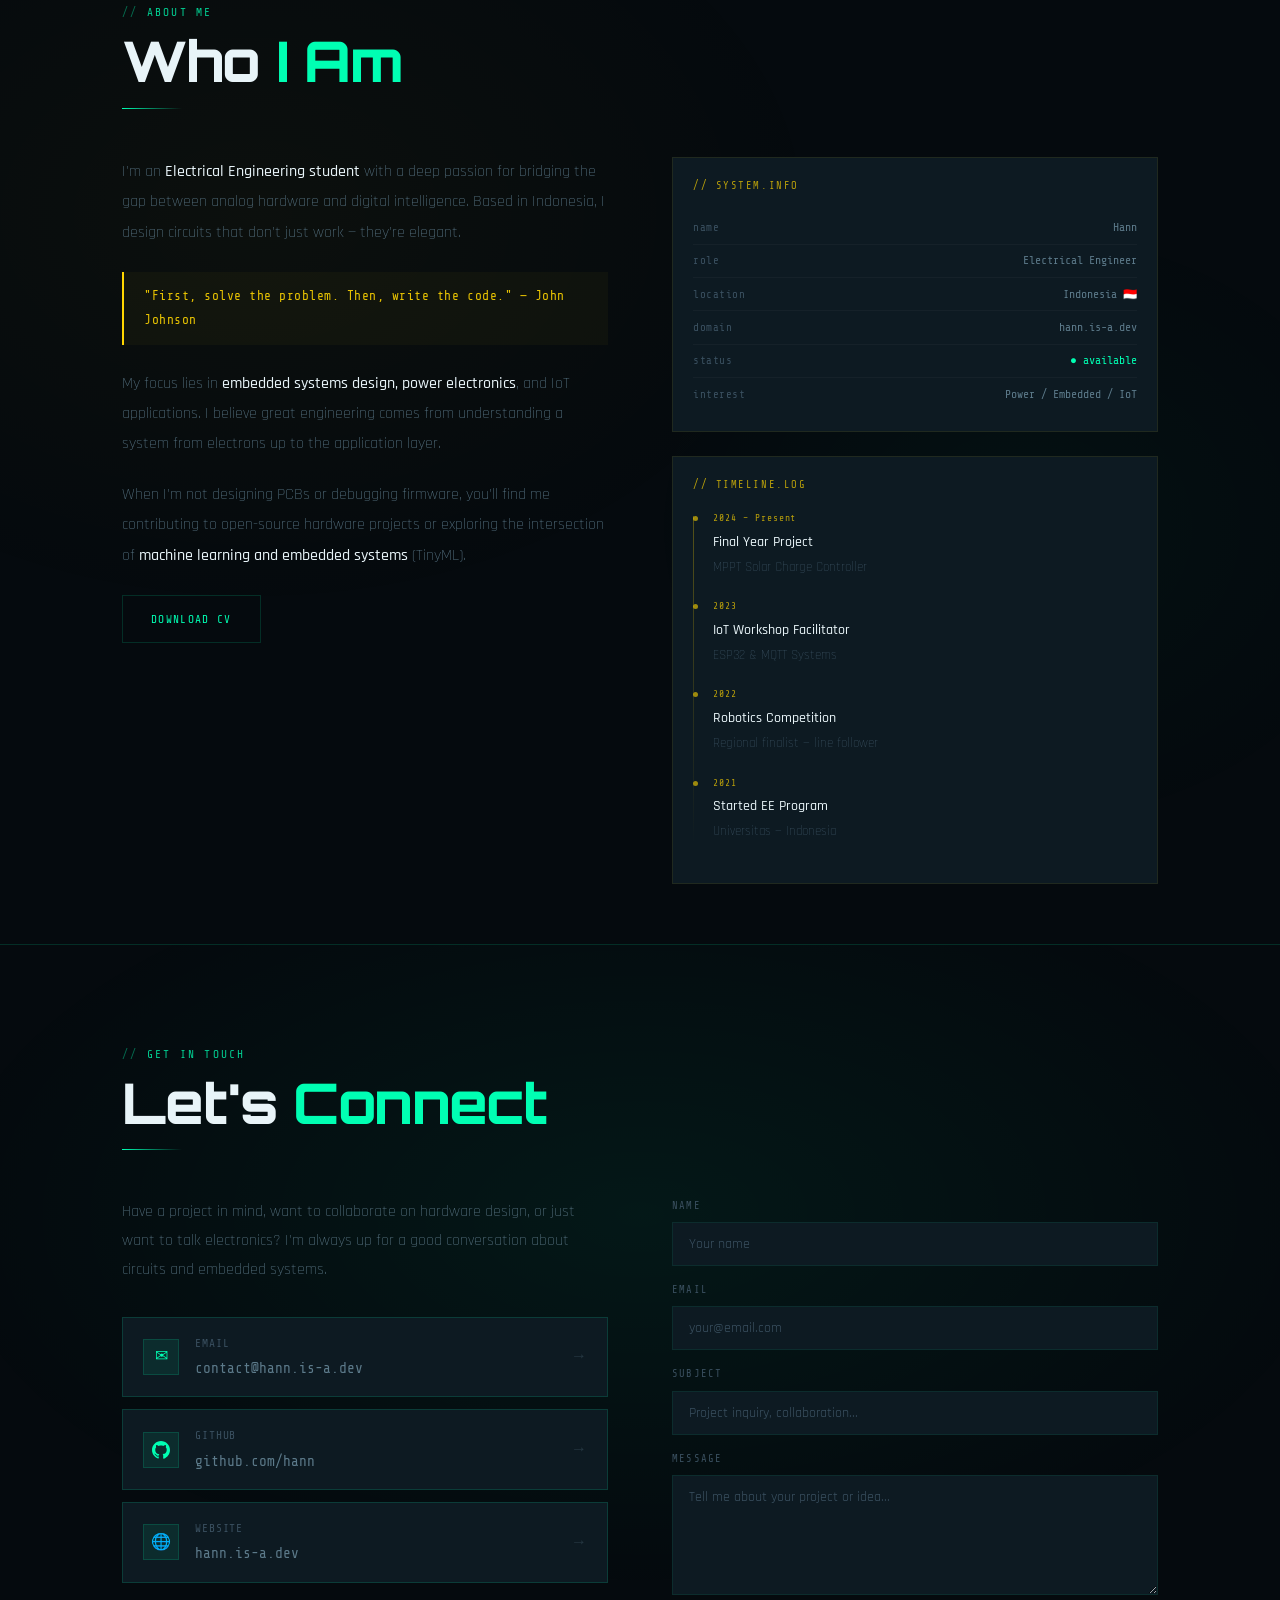
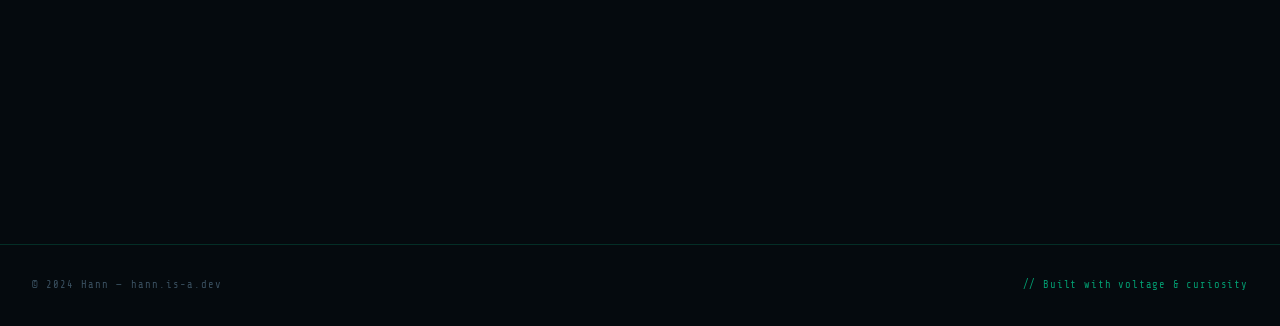
==== commit 4adbc542: "Update index.html" ====
--- a/index.html
+++ b/index.html
@@ -1,243 +1,1933 @@
 <!DOCTYPE html>
-<html lang="en">
+<html lang="id">
 <head>
-
-  <meta charset="UTF-8">
-  <meta name="viewport" content="width=device-width, initial-scale=1.0">
-
-  <title>HANN Portfolio</title>
-
-  <link rel="stylesheet" href="style.css">
-
-  <link rel="preconnect" href="https://fonts.googleapis.com">
-  <link rel="preconnect" href="https://fonts.gstatic.com" crossorigin>
-
-  <link href="https://fonts.googleapis.com/css2?family=Inter:wght@300;400;500;600;700;800;900&display=swap" rel="stylesheet">
-
+<meta charset="UTF-8">
+<meta name="viewport" content="width=device-width, initial-scale=1.0">
+<title>Hann — Electrical Engineer</title>
+<link rel="preconnect" href="https://fonts.googleapis.com">
+<link rel="preconnect" href="https://fonts.gstatic.com" crossorigin>
+<link href="https://fonts.googleapis.com/css2?family=Share+Tech+Mono&family=Orbitron:wght@400;600;800&family=Rajdhani:wght@300;400;500;600&display=swap" rel="stylesheet">
+<style>
+  :root {
+    --volt: #00FFB3;
+    --volt-dim: #00cc8f;
+    --plasma: #FF6B35;
+    --arc: #4FC3F7;
+    --warn: #FFD600;
+    --bg-deep: #050A0E;
+    --bg-mid: #080F14;
+    --bg-panel: #0D1A22;
+    --bg-card: #0F2030;
+    --grid-line: rgba(0,255,179,0.04);
+    --border-glow: rgba(0,255,179,0.15);
+    --text-primary: #E8F4F8;
+    --text-muted: #5C7A8A;
+    --text-dim: #3A5060;
+    --mono: 'Share Tech Mono', monospace;
+    --display: 'Orbitron', sans-serif;
+    --body: 'Rajdhani', sans-serif;
+  }
+
+  *, *::before, *::after { box-sizing: border-box; margin: 0; padding: 0; }
+
+  html { scroll-behavior: smooth; }
+
+  body {
+    background: var(--bg-deep);
+    color: var(--text-primary);
+    font-family: var(--body);
+    font-size: 16px;
+    line-height: 1.7;
+    overflow-x: hidden;
+    cursor: crosshair;
+  }
+
+  /* ── SCHEMATIC GRID BACKGROUND ── */
+  body::before {
+    content: '';
+    position: fixed;
+    inset: 0;
+    background-image:
+      linear-gradient(var(--grid-line) 1px, transparent 1px),
+      linear-gradient(90deg, var(--grid-line) 1px, transparent 1px);
+    background-size: 40px 40px;
+    pointer-events: none;
+    z-index: 0;
+  }
+
+  /* ── SCANLINE OVERLAY ── */
+  body::after {
+    content: '';
+    position: fixed;
+    inset: 0;
+    background: repeating-linear-gradient(
+      0deg,
+      transparent,
+      transparent 2px,
+      rgba(0,0,0,0.03) 2px,
+      rgba(0,0,0,0.03) 4px
+    );
+    pointer-events: none;
+    z-index: 1;
+  }
+
+  /* ── NAVBAR ── */
+  nav {
+    position: fixed;
+    top: 0;
+    width: 100%;
+    z-index: 1000;
+    background: rgba(5,10,14,0.92);
+    backdrop-filter: blur(12px);
+    border-bottom: 1px solid var(--border-glow);
+    padding: 0 2rem;
+    height: 64px;
+    display: flex;
+    align-items: center;
+    justify-content: space-between;
+  }
+
+  .nav-logo {
+    font-family: var(--display);
+    font-size: 1.2rem;
+    font-weight: 800;
+    color: var(--volt);
+    text-decoration: none;
+    letter-spacing: 0.1em;
+    position: relative;
+  }
+
+  .nav-logo span {
+    color: var(--text-muted);
+    font-weight: 400;
+    font-size: 0.75rem;
+    font-family: var(--mono);
+    margin-left: 8px;
+    vertical-align: middle;
+  }
+
+  .nav-links {
+    display: flex;
+    gap: 0.25rem;
+    list-style: none;
+    align-items: center;
+  }
+
+  .nav-links a {
+    font-family: var(--mono);
+    font-size: 0.75rem;
+    color: var(--text-muted);
+    text-decoration: none;
+    padding: 0.5rem 1rem;
+    letter-spacing: 0.12em;
+    text-transform: uppercase;
+    border: 1px solid transparent;
+    transition: all 0.2s;
+    position: relative;
+  }
+
+  .nav-links a::before {
+    content: attr(data-num);
+    color: var(--volt);
+    margin-right: 4px;
+    font-size: 0.65rem;
+    opacity: 0.6;
+  }
+
+  .nav-links a:hover, .nav-links a.active {
+    color: var(--volt);
+    border-color: var(--border-glow);
+    background: rgba(0,255,179,0.04);
+  }
+
+  /* Hamburger */
+  .nav-toggle {
+    display: none;
+    flex-direction: column;
+    gap: 5px;
+    cursor: pointer;
+    padding: 4px;
+    background: none;
+    border: none;
+  }
+
+  .nav-toggle span {
+    display: block;
+    width: 24px;
+    height: 1.5px;
+    background: var(--volt);
+    transition: all 0.3s;
+  }
+
+  .nav-toggle.open span:nth-child(1) { transform: translateY(6.5px) rotate(45deg); }
+  .nav-toggle.open span:nth-child(2) { opacity: 0; }
+  .nav-toggle.open span:nth-child(3) { transform: translateY(-6.5px) rotate(-45deg); }
+
+  .mobile-menu {
+    display: none;
+    position: fixed;
+    top: 64px;
+    left: 0;
+    right: 0;
+    background: rgba(5,10,14,0.98);
+    border-bottom: 1px solid var(--border-glow);
+    z-index: 999;
+    padding: 1rem 0;
+    backdrop-filter: blur(16px);
+  }
+
+  .mobile-menu.open { display: block; }
+
+  .mobile-menu a {
+    display: flex;
+    align-items: center;
+    gap: 12px;
+    padding: 0.85rem 2rem;
+    font-family: var(--mono);
+    font-size: 0.8rem;
+    letter-spacing: 0.1em;
+    text-transform: uppercase;
+    color: var(--text-muted);
+    text-decoration: none;
+    border-left: 2px solid transparent;
+    transition: all 0.2s;
+  }
+
+  .mobile-menu a:hover {
+    color: var(--volt);
+    border-left-color: var(--volt);
+    background: rgba(0,255,179,0.04);
+    padding-left: 2.5rem;
+  }
+
+  .mobile-menu a span {
+    color: var(--volt);
+    font-size: 0.65rem;
+    opacity: 0.7;
+  }
+
+  /* ── SECTIONS ── */
+  section {
+    min-height: 100vh;
+    padding: 100px 0 60px;
+    position: relative;
+    z-index: 2;
+    transition: background 0.6s ease;
+  }
+
+  .container {
+    max-width: 1100px;
+    margin: 0 auto;
+    padding: 0 2rem;
+  }
+
+  /* ── SECTION BACKGROUNDS ── */
+  #home {
+    background: radial-gradient(ellipse 80% 60% at 70% 40%, rgba(0,255,179,0.04) 0%, transparent 70%),
+                radial-gradient(ellipse 40% 40% at 20% 80%, rgba(79,195,247,0.03) 0%, transparent 60%);
+  }
+
+  #projects {
+    background: radial-gradient(ellipse 70% 50% at 30% 30%, rgba(255,107,53,0.05) 0%, transparent 65%),
+                radial-gradient(ellipse 50% 40% at 80% 70%, rgba(0,255,179,0.02) 0%, transparent 60%);
+    border-top: 1px solid rgba(255,107,53,0.1);
+  }
+
+  #skills {
+    background: radial-gradient(ellipse 80% 50% at 50% 50%, rgba(79,195,247,0.05) 0%, transparent 70%);
+    border-top: 1px solid rgba(79,195,247,0.1);
+  }
+
+  #about {
+    background: radial-gradient(ellipse 70% 60% at 20% 30%, rgba(255,214,0,0.03) 0%, transparent 65%),
+                radial-gradient(ellipse 50% 50% at 80% 60%, rgba(0,255,179,0.03) 0%, transparent 60%);
+    border-top: 1px solid rgba(255,214,0,0.08);
+  }
+
+  #contact {
+    background: radial-gradient(ellipse 80% 60% at 50% 30%, rgba(0,255,179,0.06) 0%, transparent 70%);
+    border-top: 1px solid var(--border-glow);
+  }
+
+  /* ── SECTION HEADER ── */
+  .section-tag {
+    font-family: var(--mono);
+    font-size: 0.7rem;
+    color: var(--volt);
+    letter-spacing: 0.2em;
+    text-transform: uppercase;
+    margin-bottom: 0.5rem;
+    opacity: 0.8;
+  }
+
+  .section-tag::before { content: '// '; opacity: 0.5; }
+
+  .section-title {
+    font-family: var(--display);
+    font-size: clamp(2rem, 5vw, 3.5rem);
+    font-weight: 800;
+    letter-spacing: -0.02em;
+    color: var(--text-primary);
+    line-height: 1.1;
+    margin-bottom: 1rem;
+  }
+
+  .section-title .accent { color: var(--volt); }
+
+  .section-line {
+    width: 60px;
+    height: 1px;
+    background: linear-gradient(90deg, var(--volt), transparent);
+    margin-bottom: 3rem;
+  }
+
+  /* ── HOME SECTION ── */
+  .hero {
+    display: grid;
+    grid-template-columns: 1fr 1fr;
+    gap: 4rem;
+    align-items: center;
+    min-height: calc(100vh - 100px);
+  }
+
+  .hero-label {
+    font-family: var(--mono);
+    font-size: 0.72rem;
+    color: var(--volt);
+    letter-spacing: 0.2em;
+    text-transform: uppercase;
+    margin-bottom: 1rem;
+    display: flex;
+    align-items: center;
+    gap: 12px;
+  }
+
+  .hero-label::before {
+    content: '';
+    width: 32px;
+    height: 1px;
+    background: var(--volt);
+    display: inline-block;
+  }
+
+  .hero-name {
+    font-family: var(--display);
+    font-size: clamp(3rem, 7vw, 5.5rem);
+    font-weight: 800;
+    line-height: 1;
+    letter-spacing: -0.03em;
+    margin-bottom: 0.5rem;
+  }
+
+  .hero-name .line1 { color: var(--text-primary); display: block; }
+  .hero-name .line2 {
+    color: var(--volt);
+    display: block;
+    position: relative;
+  }
+
+  .hero-title {
+    font-family: var(--mono);
+    font-size: 0.85rem;
+    color: var(--arc);
+    letter-spacing: 0.08em;
+    margin-bottom: 1.5rem;
+    padding: 0.5rem 0.75rem;
+    border-left: 2px solid var(--arc);
+    background: rgba(79,195,247,0.04);
+    display: inline-block;
+  }
+
+  .hero-desc {
+    font-size: 1.1rem;
+    color: var(--text-muted);
+    line-height: 1.8;
+    max-width: 460px;
+    margin-bottom: 2.5rem;
+    font-weight: 300;
+  }
+
+  .hero-desc strong { color: var(--text-primary); font-weight: 500; }
+
+  .hero-btns {
+    display: flex;
+    gap: 1rem;
+    flex-wrap: wrap;
+  }
+
+  .btn-primary {
+    font-family: var(--mono);
+    font-size: 0.75rem;
+    letter-spacing: 0.12em;
+    text-transform: uppercase;
+    color: var(--bg-deep);
+    background: var(--volt);
+    border: none;
+    padding: 0.85rem 1.75rem;
+    text-decoration: none;
+    cursor: pointer;
+    transition: all 0.2s;
+    clip-path: polygon(0 0, calc(100% - 12px) 0, 100% 12px, 100% 100%, 12px 100%, 0 calc(100% - 12px));
+    font-weight: 600;
+  }
+
+  .btn-primary:hover {
+    background: #fff;
+    transform: translateY(-2px);
+    box-shadow: 0 8px 24px rgba(0,255,179,0.3);
+  }
+
+  .btn-outline {
+    font-family: var(--mono);
+    font-size: 0.75rem;
+    letter-spacing: 0.12em;
+    text-transform: uppercase;
+    color: var(--volt);
+    background: transparent;
+    border: 1px solid var(--border-glow);
+    padding: 0.85rem 1.75rem;
+    text-decoration: none;
+    cursor: pointer;
+    transition: all 0.2s;
+  }
+
+  .btn-outline:hover {
+    border-color: var(--volt);
+    background: rgba(0,255,179,0.06);
+    transform: translateY(-2px);
+  }
+
+  /* OSCILLOSCOPE */
+  .hero-visual {
+    position: relative;
+    height: 420px;
+    display: flex;
+    align-items: center;
+    justify-content: center;
+  }
+
+  .scope-frame {
+    width: 100%;
+    max-width: 420px;
+    aspect-ratio: 1;
+    border: 1px solid rgba(0,255,179,0.2);
+    border-radius: 4px;
+    position: relative;
+    overflow: hidden;
+    background: #020C10;
+    box-shadow:
+      0 0 40px rgba(0,255,179,0.06),
+      inset 0 0 40px rgba(0,0,0,0.5);
+  }
+
+  .scope-frame::before {
+    content: '';
+    position: absolute;
+    inset: 0;
+    background-image:
+      linear-gradient(rgba(0,255,179,0.03) 1px, transparent 1px),
+      linear-gradient(90deg, rgba(0,255,179,0.03) 1px, transparent 1px);
+    background-size: 42px 42px;
+    pointer-events: none;
+  }
+
+  .scope-labels {
+    position: absolute;
+    top: 0;
+    left: 0;
+    right: 0;
+    display: flex;
+    justify-content: space-between;
+    padding: 8px 12px;
+    z-index: 10;
+  }
+
+  .scope-labels span {
+    font-family: var(--mono);
+    font-size: 0.6rem;
+    color: var(--volt);
+    opacity: 0.5;
+    letter-spacing: 0.1em;
+  }
+
+  .scope-corner {
+    position: absolute;
+    width: 12px;
+    height: 12px;
+    border-color: var(--volt);
+    border-style: solid;
+    opacity: 0.4;
+  }
+
+  .scope-corner.tl { top: 0; left: 0; border-width: 1px 0 0 1px; }
+  .scope-corner.tr { top: 0; right: 0; border-width: 1px 1px 0 0; }
+  .scope-corner.bl { bottom: 0; left: 0; border-width: 0 0 1px 1px; }
+  .scope-corner.br { bottom: 0; right: 0; border-width: 0 1px 1px 0; }
+
+  .scope-canvas {
+    width: 100%;
+    height: 100%;
+  }
+
+  .scope-readout {
+    position: absolute;
+    bottom: 12px;
+    right: 12px;
+    font-family: var(--mono);
+    font-size: 0.6rem;
+    color: var(--volt);
+    opacity: 0.6;
+    text-align: right;
+    line-height: 1.6;
+  }
+
+  /* Hero stats */
+  .hero-stats {
+    display: flex;
+    gap: 2rem;
+    margin-top: 2.5rem;
+    padding-top: 2rem;
+    border-top: 1px solid rgba(255,255,255,0.05);
+  }
+
+  .stat-item {
+    flex: 1;
+  }
+
+  .stat-num {
+    font-family: var(--display);
+    font-size: 1.8rem;
+    font-weight: 800;
+    color: var(--volt);
+    line-height: 1;
+    margin-bottom: 0.25rem;
+  }
+
+  .stat-label {
+    font-family: var(--mono);
+    font-size: 0.65rem;
+    color: var(--text-dim);
+    letter-spacing: 0.1em;
+    text-transform: uppercase;
+  }
+
+  /* Status dot */
+  .status-badge {
+    display: inline-flex;
+    align-items: center;
+    gap: 8px;
+    font-family: var(--mono);
+    font-size: 0.65rem;
+    color: var(--volt);
+    letter-spacing: 0.1em;
+    padding: 0.35rem 0.75rem;
+    border: 1px solid rgba(0,255,179,0.15);
+    margin-bottom: 1.5rem;
+  }
+
+  .status-dot {
+    width: 6px;
+    height: 6px;
+    border-radius: 50%;
+    background: var(--volt);
+    animation: pulse 2s infinite;
+  }
+
+  @keyframes pulse {
+    0%, 100% { opacity: 1; box-shadow: 0 0 0 0 rgba(0,255,179,0.4); }
+    50% { opacity: 0.7; box-shadow: 0 0 0 4px rgba(0,255,179,0); }
+  }
+
+  /* ── PROJECTS ── */
+  .projects-grid {
+    display: grid;
+    grid-template-columns: repeat(auto-fit, minmax(300px, 1fr));
+    gap: 1.5rem;
+  }
+
+  .project-card {
+    background: var(--bg-card);
+    border: 1px solid rgba(255,107,53,0.1);
+    padding: 1.75rem;
+    position: relative;
+    transition: all 0.3s;
+    overflow: hidden;
+    cursor: pointer;
+  }
+
+  .project-card::before {
+    content: '';
+    position: absolute;
+    top: 0;
+    left: 0;
+    right: 0;
+    height: 2px;
+    background: linear-gradient(90deg, var(--plasma), transparent);
+    transform: scaleX(0);
+    transform-origin: left;
+    transition: transform 0.3s;
+  }
+
+  .project-card:hover::before { transform: scaleX(1); }
+
+  .project-card::after {
+    content: '';
+    position: absolute;
+    inset: 0;
+    background: radial-gradient(ellipse at top left, rgba(255,107,53,0.04), transparent 60%);
+    opacity: 0;
+    transition: opacity 0.3s;
+  }
+
+  .project-card:hover::after { opacity: 1; }
+  .project-card:hover { border-color: rgba(255,107,53,0.3); transform: translateY(-4px); }
+
+  .project-type {
+    font-family: var(--mono);
+    font-size: 0.65rem;
+    color: var(--plasma);
+    letter-spacing: 0.15em;
+    text-transform: uppercase;
+    margin-bottom: 0.75rem;
+    display: flex;
+    align-items: center;
+    gap: 8px;
+  }
+
+  .project-type::before {
+    content: '';
+    width: 20px;
+    height: 1px;
+    background: var(--plasma);
+    opacity: 0.5;
+  }
+
+  .project-title {
+    font-family: var(--display);
+    font-size: 1.1rem;
+    font-weight: 600;
+    color: var(--text-primary);
+    margin-bottom: 0.75rem;
+    letter-spacing: 0.03em;
+  }
+
+  .project-desc {
+    font-size: 0.9rem;
+    color: var(--text-muted);
+    line-height: 1.7;
+    margin-bottom: 1.25rem;
+    font-weight: 300;
+  }
+
+  .project-tags {
+    display: flex;
+    flex-wrap: wrap;
+    gap: 0.4rem;
+    margin-bottom: 1.25rem;
+  }
+
+  .tag {
+    font-family: var(--mono);
+    font-size: 0.6rem;
+    color: var(--plasma);
+    border: 1px solid rgba(255,107,53,0.2);
+    padding: 0.2rem 0.5rem;
+    letter-spacing: 0.08em;
+    background: rgba(255,107,53,0.04);
+  }
+
+  .project-link {
+    font-family: var(--mono);
+    font-size: 0.7rem;
+    color: var(--text-dim);
+    text-decoration: none;
+    letter-spacing: 0.08em;
+    display: inline-flex;
+    align-items: center;
+    gap: 6px;
+    transition: color 0.2s;
+  }
+
+  .project-link:hover { color: var(--plasma); }
+
+  .project-link::after { content: ' →'; }
+
+  /* Featured project */
+  .project-card.featured {
+    grid-column: span 2;
+    border-color: rgba(0,255,179,0.15);
+    display: grid;
+    grid-template-columns: 1fr 1fr;
+    gap: 2rem;
+    align-items: start;
+  }
+
+  .project-card.featured::before {
+    background: linear-gradient(90deg, var(--volt), transparent);
+  }
+
+  .project-card.featured:hover { border-color: rgba(0,255,179,0.4); }
+  .project-card.featured .project-type { color: var(--volt); }
+  .project-card.featured .project-type::before { background: var(--volt); }
+  .project-card.featured .tag { color: var(--volt); border-color: rgba(0,255,179,0.2); background: rgba(0,255,179,0.04); }
+  .project-card.featured .project-link:hover { color: var(--volt); }
+
+  .project-badge {
+    font-family: var(--mono);
+    font-size: 0.58rem;
+    letter-spacing: 0.12em;
+    text-transform: uppercase;
+    color: var(--bg-deep);
+    background: var(--volt);
+    padding: 0.2rem 0.5rem;
+    margin-bottom: 0.5rem;
+    display: inline-block;
+  }
+
+  .project-schematic {
+    background: var(--bg-deep);
+    border: 1px solid var(--border-glow);
+    padding: 1rem;
+    height: 180px;
+    position: relative;
+    overflow: hidden;
+    display: flex;
+    align-items: center;
+    justify-content: center;
+  }
+
+  /* ── SKILLS ── */
+  .skills-grid {
+    display: grid;
+    grid-template-columns: repeat(auto-fit, minmax(260px, 1fr));
+    gap: 1.5rem;
+    margin-bottom: 3rem;
+  }
+
+  .skill-category {
+    background: var(--bg-panel);
+    border: 1px solid rgba(79,195,247,0.1);
+    padding: 1.5rem;
+    transition: all 0.3s;
+  }
+
+  .skill-category:hover {
+    border-color: rgba(79,195,247,0.3);
+    background: var(--bg-card);
+  }
+
+  .skill-cat-header {
+    display: flex;
+    align-items: center;
+    gap: 12px;
+    margin-bottom: 1.25rem;
+    padding-bottom: 0.75rem;
+    border-bottom: 1px solid rgba(79,195,247,0.08);
+  }
+
+  .skill-icon {
+    width: 36px;
+    height: 36px;
+    border: 1px solid rgba(79,195,247,0.2);
+    display: flex;
+    align-items: center;
+    justify-content: center;
+    font-size: 1.1rem;
+    background: rgba(79,195,247,0.04);
+    flex-shrink: 0;
+  }
+
+  .skill-cat-name {
+    font-family: var(--display);
+    font-size: 0.8rem;
+    font-weight: 600;
+    color: var(--arc);
+    letter-spacing: 0.08em;
+  }
+
+  .skill-item {
+    display: flex;
+    align-items: center;
+    justify-content: space-between;
+    margin-bottom: 0.75rem;
+  }
+
+  .skill-name {
+    font-family: var(--mono);
+    font-size: 0.75rem;
+    color: var(--text-muted);
+    letter-spacing: 0.05em;
+  }
+
+  .skill-bar-wrap {
+    width: 100px;
+    height: 3px;
+    background: rgba(255,255,255,0.05);
+    position: relative;
+    overflow: hidden;
+  }
+
+  .skill-bar {
+    height: 100%;
+    background: linear-gradient(90deg, var(--arc), var(--volt));
+    position: relative;
+    transform-origin: left;
+    animation: barGrow 1.2s ease forwards;
+    transform: scaleX(0);
+  }
+
+  @keyframes barGrow {
+    to { transform: scaleX(1); }
+  }
+
+  /* Tools grid */
+  .tools-grid {
+    display: grid;
+    grid-template-columns: repeat(auto-fit, minmax(90px, 1fr));
+    gap: 0.75rem;
+  }
+
+  .tool-chip {
+    font-family: var(--mono);
+    font-size: 0.65rem;
+    color: var(--text-dim);
+    border: 1px solid rgba(255,255,255,0.05);
+    padding: 0.5rem 0.5rem;
+    text-align: center;
+    letter-spacing: 0.07em;
+    transition: all 0.2s;
+    background: var(--bg-panel);
+  }
+
+  .tool-chip:hover {
+    color: var(--arc);
+    border-color: rgba(79,195,247,0.25);
+    background: rgba(79,195,247,0.04);
+  }
+
+  /* ── ABOUT ── */
+  .about-grid {
+    display: grid;
+    grid-template-columns: 1fr 1fr;
+    gap: 4rem;
+    align-items: start;
+  }
+
+  .about-text p {
+    font-size: 1rem;
+    color: var(--text-muted);
+    line-height: 1.9;
+    margin-bottom: 1.25rem;
+    font-weight: 300;
+  }
+
+  .about-text p strong { color: var(--text-primary); font-weight: 500; }
+
+  .about-quote {
+    border-left: 2px solid var(--warn);
+    padding: 0.75rem 1.25rem;
+    background: rgba(255,214,0,0.03);
+    margin: 1.5rem 0;
+  }
+
+  .about-quote p {
+    font-family: var(--mono);
+    font-size: 0.8rem;
+    color: var(--warn);
+    margin: 0;
+    letter-spacing: 0.04em;
+    opacity: 0.9;
+  }
+
+  .about-sidebar {
+    display: flex;
+    flex-direction: column;
+    gap: 1.5rem;
+  }
+
+  .info-panel {
+    background: var(--bg-panel);
+    border: 1px solid rgba(255,214,0,0.08);
+    padding: 1.25rem;
+  }
+
+  .info-panel-title {
+    font-family: var(--mono);
+    font-size: 0.65rem;
+    color: var(--warn);
+    letter-spacing: 0.15em;
+    text-transform: uppercase;
+    margin-bottom: 1rem;
+    opacity: 0.7;
+  }
+
+  .info-row {
+    display: flex;
+    justify-content: space-between;
+    align-items: baseline;
+    padding: 0.4rem 0;
+    border-bottom: 1px solid rgba(255,255,255,0.03);
+  }
+
+  .info-row:last-child { border-bottom: none; }
+
+  .info-key {
+    font-family: var(--mono);
+    font-size: 0.68rem;
+    color: var(--text-dim);
+    letter-spacing: 0.05em;
+  }
+
+  .info-val {
+    font-family: var(--mono);
+    font-size: 0.72rem;
+    color: var(--text-muted);
+  }
+
+  .timeline {
+    position: relative;
+    padding-left: 1.25rem;
+  }
+
+  .timeline::before {
+    content: '';
+    position: absolute;
+    left: 0;
+    top: 6px;
+    bottom: 0;
+    width: 1px;
+    background: linear-gradient(180deg, var(--warn), transparent);
+    opacity: 0.3;
+  }
+
+  .timeline-item {
+    position: relative;
+    margin-bottom: 1.25rem;
+  }
+
+  .timeline-item::before {
+    content: '';
+    position: absolute;
+    left: -1.25rem;
+    top: 6px;
+    width: 5px;
+    height: 5px;
+    background: var(--warn);
+    border-radius: 50%;
+    opacity: 0.6;
+  }
+
+  .timeline-year {
+    font-family: var(--mono);
+    font-size: 0.6rem;
+    color: var(--warn);
+    letter-spacing: 0.1em;
+    opacity: 0.7;
+    margin-bottom: 0.2rem;
+  }
+
+  .timeline-title {
+    font-size: 0.9rem;
+    color: var(--text-primary);
+    font-weight: 500;
+    margin-bottom: 0.15rem;
+  }
+
+  .timeline-sub {
+    font-size: 0.8rem;
+    color: var(--text-dim);
+    font-weight: 300;
+  }
+
+  /* ── CONTACT ── */
+  .contact-grid {
+    display: grid;
+    grid-template-columns: 1fr 1fr;
+    gap: 4rem;
+    align-items: start;
+  }
+
+  .contact-intro {
+    font-size: 1rem;
+    color: var(--text-muted);
+    line-height: 1.8;
+    margin-bottom: 2rem;
+    font-weight: 300;
+  }
+
+  .contact-btns {
+    display: flex;
+    flex-direction: column;
+    gap: 0.75rem;
+  }
+
+  .contact-btn {
+    display: flex;
+    align-items: center;
+    gap: 1rem;
+    padding: 1rem 1.25rem;
+    background: var(--bg-panel);
+    border: 1px solid var(--border-glow);
+    text-decoration: none;
+    transition: all 0.25s;
+    color: var(--text-muted);
+    position: relative;
+    overflow: hidden;
+  }
+
+  .contact-btn::before {
+    content: '';
+    position: absolute;
+    inset: 0;
+    background: linear-gradient(90deg, rgba(0,255,179,0.06), transparent);
+    transform: translateX(-100%);
+    transition: transform 0.3s;
+  }
+
+  .contact-btn:hover::before { transform: translateX(0); }
+  .contact-btn:hover { border-color: var(--volt); color: var(--text-primary); }
+
+  .contact-btn-icon {
+    width: 36px;
+    height: 36px;
+    background: rgba(0,255,179,0.08);
+    border: 1px solid var(--border-glow);
+    display: flex;
+    align-items: center;
+    justify-content: center;
+    font-size: 1rem;
+    flex-shrink: 0;
+    color: var(--volt);
+    transition: all 0.2s;
+  }
+
+  .contact-btn:hover .contact-btn-icon {
+    background: var(--volt);
+    color: var(--bg-deep);
+  }
+
+  .contact-btn-label {
+    font-family: var(--mono);
+    font-size: 0.7rem;
+    color: var(--text-dim);
+    letter-spacing: 0.08em;
+    text-transform: uppercase;
+    margin-bottom: 0.2rem;
+  }
+
+  .contact-btn-value {
+    font-size: 0.9rem;
+    color: var(--text-muted);
+    font-weight: 400;
+    font-family: var(--mono);
+  }
+
+  .contact-btn:hover .contact-btn-value { color: var(--volt); }
+
+  .contact-btn-arrow {
+    margin-left: auto;
+    font-size: 1rem;
+    opacity: 0.3;
+    transition: all 0.2s;
+  }
+
+  .contact-btn:hover .contact-btn-arrow {
+    opacity: 1;
+    transform: translateX(4px);
+    color: var(--volt);
+  }
+
+  /* Contact form */
+  .contact-form {
+    display: flex;
+    flex-direction: column;
+    gap: 1rem;
+  }
+
+  .form-group {
+    display: flex;
+    flex-direction: column;
+    gap: 0.4rem;
+  }
+
+  .form-label {
+    font-family: var(--mono);
+    font-size: 0.65rem;
+    color: var(--text-dim);
+    letter-spacing: 0.12em;
+    text-transform: uppercase;
+  }
+
+  .form-input,
+  .form-textarea {
+    background: var(--bg-panel);
+    border: 1px solid rgba(0,255,179,0.08);
+    color: var(--text-primary);
+    font-family: var(--body);
+    font-size: 0.9rem;
+    padding: 0.75rem 1rem;
+    outline: none;
+    transition: all 0.2s;
+    width: 100%;
+  }
+
+  .form-input:focus,
+  .form-textarea:focus {
+    border-color: rgba(0,255,179,0.3);
+    background: rgba(0,255,179,0.02);
+    box-shadow: 0 0 0 1px rgba(0,255,179,0.1);
+  }
+
+  .form-textarea {
+    resize: vertical;
+    min-height: 120px;
+    font-family: var(--body);
+  }
+
+  .form-input::placeholder,
+  .form-textarea::placeholder { color: var(--text-dim); font-size: 0.85rem; }
+
+  /* ── FOOTER ── */
+  footer {
+    position: relative;
+    z-index: 2;
+    border-top: 1px solid var(--border-glow);
+    padding: 2rem;
+    display: flex;
+    align-items: center;
+    justify-content: space-between;
+    flex-wrap: wrap;
+    gap: 1rem;
+  }
+
+  .footer-copy {
+    font-family: var(--mono);
+    font-size: 0.65rem;
+    color: var(--text-dim);
+    letter-spacing: 0.1em;
+  }
+
+  .footer-sig {
+    font-family: var(--mono);
+    font-size: 0.65rem;
+    color: var(--volt);
+    letter-spacing: 0.08em;
+    opacity: 0.6;
+  }
+
+  /* ── PCB TRACE DECORATION ── */
+  .pcb-corner {
+    position: absolute;
+    width: 60px;
+    height: 60px;
+    opacity: 0.15;
+    pointer-events: none;
+  }
+
+  .pcb-corner.top-right {
+    top: 24px;
+    right: 24px;
+  }
+
+  /* ── ANIMATIONS ── */
+  .fade-up {
+    opacity: 0;
+    transform: translateY(20px);
+    animation: fadeUp 0.7s forwards;
+  }
+
+  @keyframes fadeUp {
+    to { opacity: 1; transform: translateY(0); }
+  }
+
+  .fade-up:nth-child(1) { animation-delay: 0.1s; }
+  .fade-up:nth-child(2) { animation-delay: 0.2s; }
+  .fade-up:nth-child(3) { animation-delay: 0.3s; }
+  .fade-up:nth-child(4) { animation-delay: 0.4s; }
+
+  /* ── RESPONSIVE ── */
+  @media (max-width: 900px) {
+    .hero { grid-template-columns: 1fr; gap: 2rem; }
+    .hero-visual { display: none; }
+    .about-grid { grid-template-columns: 1fr; gap: 2.5rem; }
+    .contact-grid { grid-template-columns: 1fr; gap: 2.5rem; }
+    .project-card.featured { grid-column: span 1; grid-template-columns: 1fr; }
+    .hero-stats { gap: 1.5rem; }
+  }
+
+  @media (max-width: 768px) {
+    .nav-links { display: none; }
+    .nav-toggle { display: flex; }
+    section { padding: 90px 0 40px; }
+    .section-title { font-size: 2rem; }
+    .hero-name { font-size: 3rem; }
+    .projects-grid { grid-template-columns: 1fr; }
+    .skills-grid { grid-template-columns: 1fr 1fr; }
+    .hero-btns { flex-direction: column; }
+    .btn-primary, .btn-outline { text-align: center; justify-content: center; }
+  }
+
+  @media (max-width: 480px) {
+    nav { padding: 0 1.25rem; }
+    .container { padding: 0 1.25rem; }
+    .skills-grid { grid-template-columns: 1fr; }
+    .hero-stats { gap: 1rem; }
+    .stat-num { font-size: 1.4rem; }
+  }
+
+  /* Scroll indicator */
+  .scroll-hint {
+    position: absolute;
+    bottom: 2rem;
+    left: 50%;
+    transform: translateX(-50%);
+    font-family: var(--mono);
+    font-size: 0.6rem;
+    color: var(--text-dim);
+    letter-spacing: 0.12em;
+    display: flex;
+    flex-direction: column;
+    align-items: center;
+    gap: 8px;
+    opacity: 0;
+    animation: fadeIn 1s 1.5s forwards;
+  }
+
+  @keyframes fadeIn { to { opacity: 1; } }
+
+  .scroll-hint::after {
+    content: '';
+    width: 1px;
+    height: 32px;
+    background: linear-gradient(180deg, var(--volt), transparent);
+    animation: scrollLine 1.5s infinite;
+  }
+
+  @keyframes scrollLine {
+    0% { opacity: 0; transform: scaleY(0); transform-origin: top; }
+    50% { opacity: 1; transform: scaleY(1); }
+    100% { opacity: 0; transform: scaleY(1); transform-origin: bottom; }
+  }
+
+  /* Progress bar top */
+  #progress {
+    position: fixed;
+    top: 0;
+    left: 0;
+    height: 2px;
+    background: linear-gradient(90deg, var(--volt), var(--arc));
+    z-index: 2000;
+    transition: width 0.1s linear;
+  }
+</style>
 </head>
 <body>
 
-  <!-- NAVBAR -->
-
-  <nav class="navbar">
-
-    <div class="logo">HANN</div>
-
-    <div class="menu-toggle" id="menu-toggle">
-      ☰
+<!-- Progress bar -->
+<div id="progress" style="width: 0%"></div>
+
+<!-- NAVBAR -->
+<nav>
+  <a href="#home" class="nav-logo">
+    HANN<span>// EE.DEV</span>
+  </a>
+
+  <ul class="nav-links" id="navLinks">
+    <li><a href="#home" data-num="01" class="active">Home</a></li>
+    <li><a href="#projects" data-num="02">Projects</a></li>
+    <li><a href="#skills" data-num="03">Skills</a></li>
+    <li><a href="#about" data-num="04">About</a></li>
+    <li><a href="#contact" data-num="05">Contact</a></li>
+  </ul>
+
+  <button class="nav-toggle" id="navToggle" aria-label="Toggle menu">
+    <span></span><span></span><span></span>
+  </button>
+</nav>
+
+<!-- MOBILE MENU -->
+<div class="mobile-menu" id="mobileMenu">
+  <a href="#home" onclick="closeMobile()"><span>01</span>Home</a>
+  <a href="#projects" onclick="closeMobile()"><span>02</span>Projects</a>
+  <a href="#skills" onclick="closeMobile()"><span>03</span>Skills</a>
+  <a href="#about" onclick="closeMobile()"><span>04</span>About</a>
+  <a href="#contact" onclick="closeMobile()"><span>05</span>Contact</a>
+</div>
+
+<!-- ══════════════════════════════════════ -->
+<!-- HOME -->
+<!-- ══════════════════════════════════════ -->
+<section id="home">
+  <div class="container">
+    <div class="hero">
+      <div class="hero-content">
+        <div class="status-badge fade-up">
+          <div class="status-dot"></div>
+          Available for opportunities
+        </div>
+
+        <div class="hero-label fade-up">Electrical Engineer</div>
+
+        <h1 class="hero-name fade-up">
+          <span class="line1">Hello,</span>
+          <span class="line2">I'm Hann</span>
+        </h1>
+
+        <div class="hero-title fade-up">~/electrical-engineer &amp; embedded-dev $</div>
+
+        <p class="hero-desc fade-up">
+          Building the bridge between <strong>hardware and software</strong> —
+          from circuit schematics to embedded firmware, I design systems that
+          <strong>power the physical world</strong>.
+        </p>
+
+        <div class="hero-btns fade-up">
+          <a href="#projects" class="btn-primary">View Projects</a>
+          <a href="#contact" class="btn-outline">Get In Touch</a>
+        </div>
+
+        <div class="hero-stats fade-up">
+          <div class="stat-item">
+            <div class="stat-num">3+</div>
+            <div class="stat-label">Years Exp.</div>
+          </div>
+          <div class="stat-item">
+            <div class="stat-num">15+</div>
+            <div class="stat-label">Projects</div>
+          </div>
+          <div class="stat-item">
+            <div class="stat-num">8+</div>
+            <div class="stat-label">Tech Stack</div>
+          </div>
+        </div>
+      </div>
+
+      <!-- OSCILLOSCOPE -->
+      <div class="hero-visual">
+        <div class="scope-frame">
+          <div class="scope-corner tl"></div>
+          <div class="scope-corner tr"></div>
+          <div class="scope-corner bl"></div>
+          <div class="scope-corner br"></div>
+          <div class="scope-labels">
+            <span>CH1: 5V/div</span>
+            <span>1ms/div</span>
+            <span>AC</span>
+          </div>
+          <canvas class="scope-canvas" id="scopeCanvas"></canvas>
+          <div class="scope-readout">
+            <div>Freq: <span id="freqOut">—</span> Hz</div>
+            <div>Vpp: <span id="vppOut">—</span> V</div>
+          </div>
+        </div>
+      </div>
     </div>
-
-    <ul class="nav-links" id="nav-links">
-
-      <li><a class="active" href="#">Home</a></li>
-      <li><a href="#about">About</a></li>
-      <li><a href="#projects">Projects</a></li>
-      <li><a href="#skills">Skills</a></li>
-      <li><a href="#contact">Contact</a></li>
-
-    </ul>
-
-  </nav>
-
-  <!-- HERO -->
-
-  <section class="hero">
-
-    <div class="hero-content">
-
-      <div class="badge">
-        ⚡ Electrical Engineering Student
+  </div>
+
+  <div class="scroll-hint">SCROLL</div>
+</section>
+
+<!-- ══════════════════════════════════════ -->
+<!-- PROJECTS -->
+<!-- ══════════════════════════════════════ -->
+<section id="projects">
+  <div class="container">
+    <div class="section-tag">portfolio</div>
+    <h2 class="section-title">Featured <span class="accent">Projects</span></h2>
+    <div class="section-line"></div>
+
+    <div class="projects-grid">
+
+      <!-- Featured -->
+      <div class="project-card featured">
+        <div>
+          <div class="project-badge">Featured</div>
+          <div class="project-type">Power Electronics</div>
+          <div class="project-title">Smart MPPT Solar Charge Controller</div>
+          <p class="project-desc">
+            Designed and implemented a Maximum Power Point Tracking algorithm on an STM32 microcontroller.
+            The system achieves 97% efficiency with real-time monitoring via OLED display and UART telemetry.
+            PCB designed from scratch in KiCad with full schematic documentation.
+          </p>
+          <div class="project-tags">
+            <span class="tag">STM32</span>
+            <span class="tag">KiCad</span>
+            <span class="tag">C/C++</span>
+            <span class="tag">MPPT</span>
+            <span class="tag">Buck Converter</span>
+          </div>
+          <a href="https://github.com/hann" class="project-link" target="_blank">View on GitHub</a>
+        </div>
+        <div class="project-schematic">
+          <canvas id="schematicCanvas" width="280" height="160"></canvas>
+        </div>
       </div>
 
-      <h1>
-        Modern <br>
-        <span>Portfolio</span>
-      </h1>
-
-      <p>
-        Passionate about electrical engineering,
-        embedded systems, automation,
-        and modern web technologies.
-      </p>
-
-      <div class="buttons">
-
-        <a href="#projects" class="btn white">
-          View Projects
-        </a>
-
-        <a href="#contact" class="btn dark">
-          Contact Me
-        </a>
-
+      <!-- Project 2 -->
+      <div class="project-card">
+        <div class="project-type">Embedded Systems</div>
+        <div class="project-title">IoT Energy Monitor</div>
+        <p class="project-desc">
+          Multi-channel energy monitor using ESP32 + ACS712 current sensors.
+          Web dashboard via WebSocket with live power consumption graphs.
+        </p>
+        <div class="project-tags">
+          <span class="tag">ESP32</span>
+          <span class="tag">MQTT</span>
+          <span class="tag">Node-RED</span>
+        </div>
+        <a href="https://github.com/hann" class="project-link" target="_blank">View on GitHub</a>
       </div>
 
+      <!-- Project 3 -->
+      <div class="project-card">
+        <div class="project-type">Signal Processing</div>
+        <div class="project-title">Digital Filter Design</div>
+        <p class="project-desc">
+          FIR/IIR filter implementation on Arduino Due for audio signal processing.
+          Butterworth, Chebyshev, and Bessel filter comparisons with FFT analysis.
+        </p>
+        <div class="project-tags">
+          <span class="tag">MATLAB</span>
+          <span class="tag">Arduino</span>
+          <span class="tag">DSP</span>
+        </div>
+        <a href="https://github.com/hann" class="project-link" target="_blank">View on GitHub</a>
+      </div>
+
+      <!-- Project 4 -->
+      <div class="project-card">
+        <div class="project-type">Control Systems</div>
+        <div class="project-title">PID Line Follower Robot</div>
+        <p class="project-desc">
+          High-speed line following robot with adaptive PID controller.
+          Sensor fusion from 8-channel IR array, encoders, and IMU for smooth navigation.
+        </p>
+        <div class="project-tags">
+          <span class="tag">PID</span>
+          <span class="tag">ATmega328</span>
+          <span class="tag">Sensor Fusion</span>
+        </div>
+        <a href="https://github.com/hann" class="project-link" target="_blank">View on GitHub</a>
+      </div>
+
+      <!-- Project 5 -->
+      <div class="project-card">
+        <div class="project-type">PCB Design</div>
+        <div class="project-title">Custom Dev Board</div>
+        <p class="project-desc">
+          4-layer custom development board with STM32 + ESP8266, USB-C power delivery,
+          CAN bus interface, and breadboard-compatible breakouts.
+        </p>
+        <div class="project-tags">
+          <span class="tag">KiCad</span>
+          <span class="tag">4-Layer PCB</span>
+          <span class="tag">USB-C</span>
+        </div>
+        <a href="https://github.com/hann" class="project-link" target="_blank">View on GitHub</a>
+      </div>
+
     </div>
-
-  </section>
-
-  <!-- ABOUT -->
-
-  <section class="section" id="about">
-
-    <h2>About Me</h2>
-
-    <p class="section-text">
-      Engineering student with interests in automation,
-      microcontrollers, power systems,
-      and modern digital technologies.
-    </p>
-
-    <div class="grid">
-
-      <div class="card">⚙️ Control Systems</div>
-      <div class="card">📊 MATLAB</div>
-      <div class="card">🔌 Arduino</div>
-      <div class="card">📡 ESP32</div>
-      <div class="card">⚡ Power Systems</div>
-      <div class="card">💻 Web Design</div>
+  </div>
+</section>
+
+<!-- ══════════════════════════════════════ -->
+<!-- SKILLS -->
+<!-- ══════════════════════════════════════ -->
+<section id="skills">
+  <div class="container">
+    <div class="section-tag">capabilities</div>
+    <h2 class="section-title">Technical <span class="accent">Skills</span></h2>
+    <div class="section-line"></div>
+
+    <div class="skills-grid">
+
+      <div class="skill-category">
+        <div class="skill-cat-header">
+          <div class="skill-icon">⚡</div>
+          <div class="skill-cat-name">Power Electronics</div>
+        </div>
+        <div class="skill-item">
+          <span class="skill-name">DC-DC Converters</span>
+          <div class="skill-bar-wrap"><div class="skill-bar" style="width: 88%"></div></div>
+        </div>
+        <div class="skill-item">
+          <span class="skill-name">Motor Drives</span>
+          <div class="skill-bar-wrap"><div class="skill-bar" style="width: 75%"></div></div>
+        </div>
+        <div class="skill-item">
+          <span class="skill-name">Inverter Design</span>
+          <div class="skill-bar-wrap"><div class="skill-bar" style="width: 70%"></div></div>
+        </div>
+        <div class="skill-item">
+          <span class="skill-name">Battery Management</span>
+          <div class="skill-bar-wrap"><div class="skill-bar" style="width: 80%"></div></div>
+        </div>
+      </div>
+
+      <div class="skill-category">
+        <div class="skill-cat-header">
+          <div class="skill-icon">🔌</div>
+          <div class="skill-cat-name">Embedded Systems</div>
+        </div>
+        <div class="skill-item">
+          <span class="skill-name">STM32 / ARM</span>
+          <div class="skill-bar-wrap"><div class="skill-bar" style="width: 92%"></div></div>
+        </div>
+        <div class="skill-item">
+          <span class="skill-name">ESP32 / WiFi IoT</span>
+          <div class="skill-bar-wrap"><div class="skill-bar" style="width: 90%"></div></div>
+        </div>
+        <div class="skill-item">
+          <span class="skill-name">FreeRTOS</span>
+          <div class="skill-bar-wrap"><div class="skill-bar" style="width: 78%"></div></div>
+        </div>
+        <div class="skill-item">
+          <span class="skill-name">C / C++</span>
+          <div class="skill-bar-wrap"><div class="skill-bar" style="width: 88%"></div></div>
+        </div>
+      </div>
+
+      <div class="skill-category">
+        <div class="skill-cat-header">
+          <div class="skill-icon">📐</div>
+          <div class="skill-cat-name">PCB Design</div>
+        </div>
+        <div class="skill-item">
+          <span class="skill-name">KiCad</span>
+          <div class="skill-bar-wrap"><div class="skill-bar" style="width: 90%"></div></div>
+        </div>
+        <div class="skill-item">
+          <span class="skill-name">Altium Designer</span>
+          <div class="skill-bar-wrap"><div class="skill-bar" style="width: 72%"></div></div>
+        </div>
+        <div class="skill-item">
+          <span class="skill-name">Signal Integrity</span>
+          <div class="skill-bar-wrap"><div class="skill-bar" style="width: 75%"></div></div>
+        </div>
+        <div class="skill-item">
+          <span class="skill-name">Thermal Analysis</span>
+          <div class="skill-bar-wrap"><div class="skill-bar" style="width: 68%"></div></div>
+        </div>
+      </div>
+
+      <div class="skill-category">
+        <div class="skill-cat-header">
+          <div class="skill-icon">📡</div>
+          <div class="skill-cat-name">Protocols &amp; Comm</div>
+        </div>
+        <div class="skill-item">
+          <span class="skill-name">SPI / I2C / UART</span>
+          <div class="skill-bar-wrap"><div class="skill-bar" style="width: 95%"></div></div>
+        </div>
+        <div class="skill-item">
+          <span class="skill-name">CAN Bus</span>
+          <div class="skill-bar-wrap"><div class="skill-bar" style="width: 82%"></div></div>
+        </div>
+        <div class="skill-item">
+          <span class="skill-name">MQTT / HTTP</span>
+          <div class="skill-bar-wrap"><div class="skill-bar" style="width: 85%"></div></div>
+        </div>
+        <div class="skill-item">
+          <span class="skill-name">Modbus / RS-485</span>
+          <div class="skill-bar-wrap"><div class="skill-bar" style="width: 74%"></div></div>
+        </div>
+      </div>
 
     </div>
 
-  </section>
-
-  <!-- PROJECTS -->
-
-  <section class="section" id="projects">
-
-    <h2>Projects</h2>
-
-    <div class="project-grid">
-
-      <div class="project-card">
-
-        <h3>Smart Monitoring</h3>
-
+    <!-- Tools -->
+    <div class="section-tag" style="margin-bottom: 1rem">tools &amp; software</div>
+    <div class="tools-grid">
+      <div class="tool-chip">MATLAB</div>
+      <div class="tool-chip">Simulink</div>
+      <div class="tool-chip">LTspice</div>
+      <div class="tool-chip">KiCad</div>
+      <div class="tool-chip">Altium</div>
+      <div class="tool-chip">Python</div>
+      <div class="tool-chip">Git</div>
+      <div class="tool-chip">STM32CubeIDE</div>
+      <div class="tool-chip">VS Code</div>
+      <div class="tool-chip">Node-RED</div>
+      <div class="tool-chip">Oscilloscope</div>
+      <div class="tool-chip">Logic Analyzer</div>
+    </div>
+  </div>
+</section>
+
+<!-- ══════════════════════════════════════ -->
+<!-- ABOUT -->
+<!-- ══════════════════════════════════════ -->
+<section id="about">
+  <div class="container">
+    <div class="section-tag">about me</div>
+    <h2 class="section-title">Who <span class="accent">I Am</span></h2>
+    <div class="section-line"></div>
+
+    <div class="about-grid">
+      <div class="about-text">
         <p>
-          IoT monitoring system using ESP32 and sensors.
+          I'm an <strong>Electrical Engineering student</strong> with a deep passion for bridging
+          the gap between analog hardware and digital intelligence. Based in Indonesia,
+          I design circuits that don't just work — they're elegant.
         </p>
 
+        <div class="about-quote">
+          <p>"First, solve the problem. Then, write the code." — John Johnson</p>
+        </div>
+
+        <p>
+          My focus lies in <strong>embedded systems design, power electronics</strong>, and
+          IoT applications. I believe great engineering comes from understanding a system
+          from electrons up to the application layer.
+        </p>
+
+        <p>
+          When I'm not designing PCBs or debugging firmware, you'll find me contributing
+          to open-source hardware projects or exploring the intersection of
+          <strong>machine learning and embedded systems</strong> (TinyML).
+        </p>
+
+        <div class="hero-btns" style="margin-top: 1.5rem;">
+          <a href="mailto:contact@hann.is-a.dev" class="btn-outline" style="font-size: 0.7rem;">
+            Download CV
+          </a>
+        </div>
       </div>
 
-      <div class="project-card">
-
-        <h3>Power Analysis</h3>
-
-        <p>
-          Electrical calculations and simulations.
+      <div class="about-sidebar">
+        <div class="info-panel">
+          <div class="info-panel-title">// system.info</div>
+          <div class="info-row">
+            <span class="info-key">name</span>
+            <span class="info-val">Hann</span>
+          </div>
+          <div class="info-row">
+            <span class="info-key">role</span>
+            <span class="info-val">Electrical Engineer</span>
+          </div>
+          <div class="info-row">
+            <span class="info-key">location</span>
+            <span class="info-val">Indonesia 🇮🇩</span>
+          </div>
+          <div class="info-row">
+            <span class="info-key">domain</span>
+            <span class="info-val">hann.is-a.dev</span>
+          </div>
+          <div class="info-row">
+            <span class="info-key">status</span>
+            <span class="info-val" style="color: var(--volt)">● available</span>
+          </div>
+          <div class="info-row">
+            <span class="info-key">interest</span>
+            <span class="info-val">Power / Embedded / IoT</span>
+          </div>
+        </div>
+
+        <div class="info-panel">
+          <div class="info-panel-title">// timeline.log</div>
+          <div class="timeline">
+            <div class="timeline-item">
+              <div class="timeline-year">2024 – Present</div>
+              <div class="timeline-title">Final Year Project</div>
+              <div class="timeline-sub">MPPT Solar Charge Controller</div>
+            </div>
+            <div class="timeline-item">
+              <div class="timeline-year">2023</div>
+              <div class="timeline-title">IoT Workshop Facilitator</div>
+              <div class="timeline-sub">ESP32 & MQTT Systems</div>
+            </div>
+            <div class="timeline-item">
+              <div class="timeline-year">2022</div>
+              <div class="timeline-title">Robotics Competition</div>
+              <div class="timeline-sub">Regional finalist — line follower</div>
+            </div>
+            <div class="timeline-item">
+              <div class="timeline-year">2021</div>
+              <div class="timeline-title">Started EE Program</div>
+              <div class="timeline-sub">Universitas — Indonesia</div>
+            </div>
+          </div>
+        </div>
+      </div>
+    </div>
+  </div>
+</section>
+
+<!-- ══════════════════════════════════════ -->
+<!-- CONTACT -->
+<!-- ══════════════════════════════════════ -->
+<section id="contact">
+  <div class="container">
+    <div class="section-tag">get in touch</div>
+    <h2 class="section-title">Let's <span class="accent">Connect</span></h2>
+    <div class="section-line"></div>
+
+    <div class="contact-grid">
+      <div>
+        <p class="contact-intro">
+          Have a project in mind, want to collaborate on hardware design,
+          or just want to talk electronics? I'm always up for a good conversation
+          about circuits and embedded systems.
         </p>
 
+        <div class="contact-btns">
+          <a href="mailto:contact@hann.is-a.dev" class="contact-btn">
+            <div class="contact-btn-icon">✉</div>
+            <div>
+              <div class="contact-btn-label">Email</div>
+              <div class="contact-btn-value">contact@hann.is-a.dev</div>
+            </div>
+            <div class="contact-btn-arrow">→</div>
+          </a>
+
+          <a href="https://github.com/hann" target="_blank" class="contact-btn">
+            <div class="contact-btn-icon">
+              <svg width="18" height="18" viewBox="0 0 24 24" fill="currentColor">
+                <path d="M12 0C5.37 0 0 5.37 0 12c0 5.3 3.438 9.8 8.205 11.385.6.113.82-.258.82-.577 0-.285-.01-1.04-.015-2.04-3.338.724-4.042-1.61-4.042-1.61C4.422 18.07 3.633 17.7 3.633 17.7c-1.087-.744.084-.729.084-.729 1.205.084 1.838 1.236 1.838 1.236 1.07 1.835 2.809 1.305 3.495.998.108-.776.417-1.305.76-1.605-2.665-.3-5.466-1.332-5.466-5.93 0-1.31.465-2.38 1.235-3.22-.135-.303-.54-1.523.105-3.176 0 0 1.005-.322 3.3 1.23.96-.267 1.98-.399 3-.405 1.02.006 2.04.138 3 .405 2.28-1.552 3.285-1.23 3.285-1.23.645 1.653.24 2.873.12 3.176.765.84 1.23 1.91 1.23 3.22 0 4.61-2.805 5.625-5.475 5.92.42.36.81 1.096.81 2.22 0 1.606-.015 2.896-.015 3.286 0 .315.21.69.825.57C20.565 21.795 24 17.295 24 12c0-6.63-5.37-12-12-12"/>
+              </svg>
+            </div>
+            <div>
+              <div class="contact-btn-label">GitHub</div>
+              <div class="contact-btn-value">github.com/hann</div>
+            </div>
+            <div class="contact-btn-arrow">→</div>
+          </a>
+
+          <a href="https://hann.is-a.dev" class="contact-btn">
+            <div class="contact-btn-icon">🌐</div>
+            <div>
+              <div class="contact-btn-label">Website</div>
+              <div class="contact-btn-value">hann.is-a.dev</div>
+            </div>
+            <div class="contact-btn-arrow">→</div>
+          </a>
+        </div>
       </div>
 
-      <div class="project-card">
-
-        <h3>Modern Portfolio</h3>
-
-        <p>
-          Responsive personal portfolio website.
-        </p>
-
-      </div>
-
+      <form class="contact-form" onsubmit="handleForm(event)">
+        <div class="form-group">
+          <label class="form-label">name</label>
+          <input type="text" class="form-input" placeholder="Your name" required>
+        </div>
+        <div class="form-group">
+          <label class="form-label">email</label>
+          <input type="email" class="form-input" placeholder="your@email.com" required>
+        </div>
+        <div class="form-group">
+          <label class="form-label">subject</label>
+          <input type="text" class="form-input" placeholder="Project inquiry, collaboration...">
+        </div>
+        <div class="form-group">
+          <label class="form-label">message</label>
+          <textarea class="form-textarea" placeholder="Tell me about your project or idea..." required></textarea>
+        </div>
+        <button type="submit" class="btn-primary" id="submitBtn" style="width: 100%; border: none; font-size: 0.75rem; cursor: pointer;">
+          Send Message →
+        </button>
+        <div id="formMsg" style="display:none; font-family: var(--mono); font-size: 0.7rem; color: var(--volt); letter-spacing: 0.1em; text-align: center; padding: 0.5rem;"></div>
+      </form>
     </div>
-
-  </section>
-
-  <!-- SKILLS -->
-
-  <section class="section" id="skills">
-
-    <h2>Skills</h2>
-
-    <div class="skill">
-
-      <div class="skill-top">
-        <span>HTML & CSS</span>
-        <span>90%</span>
-      </div>
-
-      <div class="bar">
-        <div style="width:90%"></div>
-      </div>
-
-    </div>
-
-    <div class="skill">
-
-      <div class="skill-top">
-        <span>Arduino & ESP32</span>
-        <span>85%</span>
-      </div>
-
-      <div class="bar">
-        <div style="width:85%"></div>
-      </div>
-
-    </div>
-
-    <div class="skill">
-
-      <div class="skill-top">
-        <span>MATLAB</span>
-        <span>75%</span>
-      </div>
-
-      <div class="bar">
-        <div style="width:75%"></div>
-      </div>
-
-    </div>
-
-  </section>
-
-  <!-- CONTACT -->
-
-  <section class="section" id="contact">
-
-    <div class="contact-box">
-
-      <h2>Let's Work Together</h2>
-
-      <p>
-        Open for collaboration,
-        engineering projects,
-        and creative ideas.
-      </p>
-
-      <div class="buttons">
-
-        <a href="mailto:contact@hann.is-a.dev" class="btn white">
-          Email Me
-        </a>
-
-        <a href="https://github.com/r-hann" class="btn dark">
-          GitHub
-        </a>
-
-      </div>
-
-    </div>
-
-  </section>
-
-  <!-- FOOTER -->
-
-  <footer>
-    © 2026 HANN Portfolio
-  </footer>
-
-  <!-- JS -->
-
-  <script>
-
-    const toggle = document.getElementById("menu-toggle");
-    const nav = document.getElementById("nav-links");
-
-    toggle.onclick = () => {
-      nav.classList.toggle("active");
-    };
-
-  </script>
-
+  </div>
+</section>
+
+<!-- FOOTER -->
+<footer>
+  <span class="footer-copy">© 2024 Hann — hann.is-a.dev</span>
+  <span class="footer-sig">// Built with voltage &amp; curiosity</span>
+</footer>
+
+<script>
+// ── OSCILLOSCOPE CANVAS ──
+const scopeCanvas = document.getElementById('scopeCanvas');
+const ctx = scopeCanvas.getContext('2d');
+let scopeT = 0;
+
+function resizeScope() {
+  const frame = scopeCanvas.parentElement;
+  scopeCanvas.width = frame.clientWidth;
+  scopeCanvas.height = frame.clientHeight;
+}
+
+function drawScope() {
+  resizeScope();
+  const w = scopeCanvas.width;
+  const h = scopeCanvas.height;
+  ctx.clearRect(0, 0, w, h);
+
+  const cx = w / 2;
+  const cy = h / 2;
+  const amp = h * 0.32;
+
+  // CH2 — slower sine (blue)
+  ctx.beginPath();
+  ctx.strokeStyle = 'rgba(79,195,247,0.35)';
+  ctx.lineWidth = 1.2;
+  for (let x = 0; x < w; x++) {
+    const t = (x / w) * Math.PI * 4 + scopeT * 0.6;
+    const y = cy + Math.sin(t) * amp * 0.55;
+    x === 0 ? ctx.moveTo(x, y) : ctx.lineTo(x, y);
+  }
+  ctx.stroke();
+
+  // CH1 — main signal (green/volt)
+  ctx.beginPath();
+  ctx.strokeStyle = 'rgba(0,255,179,0.85)';
+  ctx.lineWidth = 1.8;
+  for (let x = 0; x < w; x++) {
+    const t = (x / w) * Math.PI * 6 + scopeT;
+    const y = cy + (Math.sin(t) + 0.25 * Math.sin(3 * t + 0.5)) * amp;
+    x === 0 ? ctx.moveTo(x, y) : ctx.lineTo(x, y);
+  }
+  ctx.stroke();
+
+  // Trigger line
+  ctx.beginPath();
+  ctx.strokeStyle = 'rgba(255,214,0,0.2)';
+  ctx.setLineDash([4, 6]);
+  ctx.lineWidth = 0.8;
+  ctx.moveTo(0, cy);
+  ctx.lineTo(w, cy);
+  ctx.stroke();
+  ctx.setLineDash([]);
+
+  // Trigger marker
+  ctx.fillStyle = 'rgba(255,214,0,0.7)';
+  ctx.beginPath();
+  ctx.moveTo(8, cy);
+  ctx.lineTo(16, cy - 5);
+  ctx.lineTo(16, cy + 5);
+  ctx.closePath();
+  ctx.fill();
+
+  // Readout
+  const freq = (60 + Math.sin(scopeT * 0.1) * 2).toFixed(1);
+  const vpp = (4.8 + Math.sin(scopeT * 0.05) * 0.3).toFixed(2);
+  document.getElementById('freqOut').textContent = freq;
+  document.getElementById('vppOut').textContent = vpp;
+
+  scopeT += 0.035;
+  requestAnimationFrame(drawScope);
+}
+
+drawScope();
+
+// ── SCHEMATIC CANVAS (animated PCB traces) ──
+const schCanvas = document.getElementById('schematicCanvas');
+if (schCanvas) {
+  const sc = schCanvas.getContext('2d');
+  let st = 0;
+
+  function drawSchematic() {
+    schCanvas.width = 280;
+    schCanvas.height = 160;
+    sc.clearRect(0, 0, 280, 160);
+
+    const nodes = [
+      {x: 30, y: 80, label: 'Vin'},
+      {x: 90, y: 40, label: 'L1'},
+      {x: 160, y: 40, label: 'SW'},
+      {x: 220, y: 80, label: 'Vout'},
+      {x: 90, y: 120, label: 'D1'},
+      {x: 160, y: 120, label: 'C1'},
+    ];
+
+    const edges = [
+      [0,1],[1,2],[2,3],[0,4],[4,5],[5,3],[1,4],[2,5]
+    ];
+
+    // Draw edges with animated dash
+    sc.lineWidth = 1.2;
+    edges.forEach(([a, b], i) => {
+      const progress = ((st * 0.04 + i * 0.3) % 1);
+      const grd = sc.createLinearGradient(
+        nodes[a].x, nodes[a].y, nodes[b].x, nodes[b].y
+      );
+      grd.addColorStop(Math.max(0, progress - 0.15), 'rgba(0,255,179,0.05)');
+      grd.addColorStop(progress, 'rgba(0,255,179,0.9)');
+      grd.addColorStop(Math.min(1, progress + 0.15), 'rgba(0,255,179,0.05)');
+
+      sc.beginPath();
+      sc.strokeStyle = grd;
+      sc.moveTo(nodes[a].x, nodes[a].y);
+      sc.lineTo(nodes[b].x, nodes[b].y);
+      sc.stroke();
+    });
+
+    // Draw nodes
+    nodes.forEach(n => {
+      sc.fillStyle = '#020C10';
+      sc.beginPath();
+      sc.arc(n.x, n.y, 5, 0, Math.PI * 2);
+      sc.fill();
+      sc.strokeStyle = 'rgba(0,255,179,0.6)';
+      sc.lineWidth = 1;
+      sc.stroke();
+
+      sc.fillStyle = 'rgba(0,255,179,0.5)';
+      sc.font = '9px "Share Tech Mono"';
+      sc.textAlign = 'center';
+      sc.fillText(n.label, n.x, n.y - 9);
+    });
+
+    st++;
+    requestAnimationFrame(drawSchematic);
+  }
+  drawSchematic();
+}
+
+// ── NAVBAR SCROLL BEHAVIOR ──
+const sections = document.querySelectorAll('section');
+const navLinks = document.querySelectorAll('.nav-links a');
+
+window.addEventListener('scroll', () => {
+  const scrollY = window.scrollY;
+  const docH = document.documentElement.scrollHeight - window.innerHeight;
+  document.getElementById('progress').style.width = (scrollY / docH * 100) + '%';
+
+  let current = '';
+  sections.forEach(sec => {
+    if (scrollY >= sec.offsetTop - 120) current = sec.getAttribute('id');
+  });
+
+  navLinks.forEach(a => {
+    a.classList.remove('active');
+    if (a.getAttribute('href') === '#' + current) a.classList.add('active');
+  });
+});
+
+// ── HAMBURGER MENU ──
+const toggle = document.getElementById('navToggle');
+const mobileMenu = document.getElementById('mobileMenu');
+
+toggle.addEventListener('click', () => {
+  toggle.classList.toggle('open');
+  mobileMenu.classList.toggle('open');
+});
+
+function closeMobile() {
+  toggle.classList.remove('open');
+  mobileMenu.classList.remove('open');
+}
+
+// ── FORM SUBMIT ──
+function handleForm(e) {
+  e.preventDefault();
+  const btn = document.getElementById('submitBtn');
+  btn.textContent = 'Transmitting...';
+  btn.disabled = true;
+
+  setTimeout(() => {
+    btn.textContent = 'Message Sent ✓';
+    btn.style.background = 'rgba(0,255,179,0.15)';
+    btn.style.color = 'var(--volt)';
+    btn.style.border = '1px solid var(--volt)';
+    const msg = document.getElementById('formMsg');
+    msg.style.display = 'block';
+    msg.textContent = '// Signal received. Will respond within 24h.';
+    e.target.reset();
+  }, 1200);
+}
+</script>
 </body>
-</html>/
+</html>
